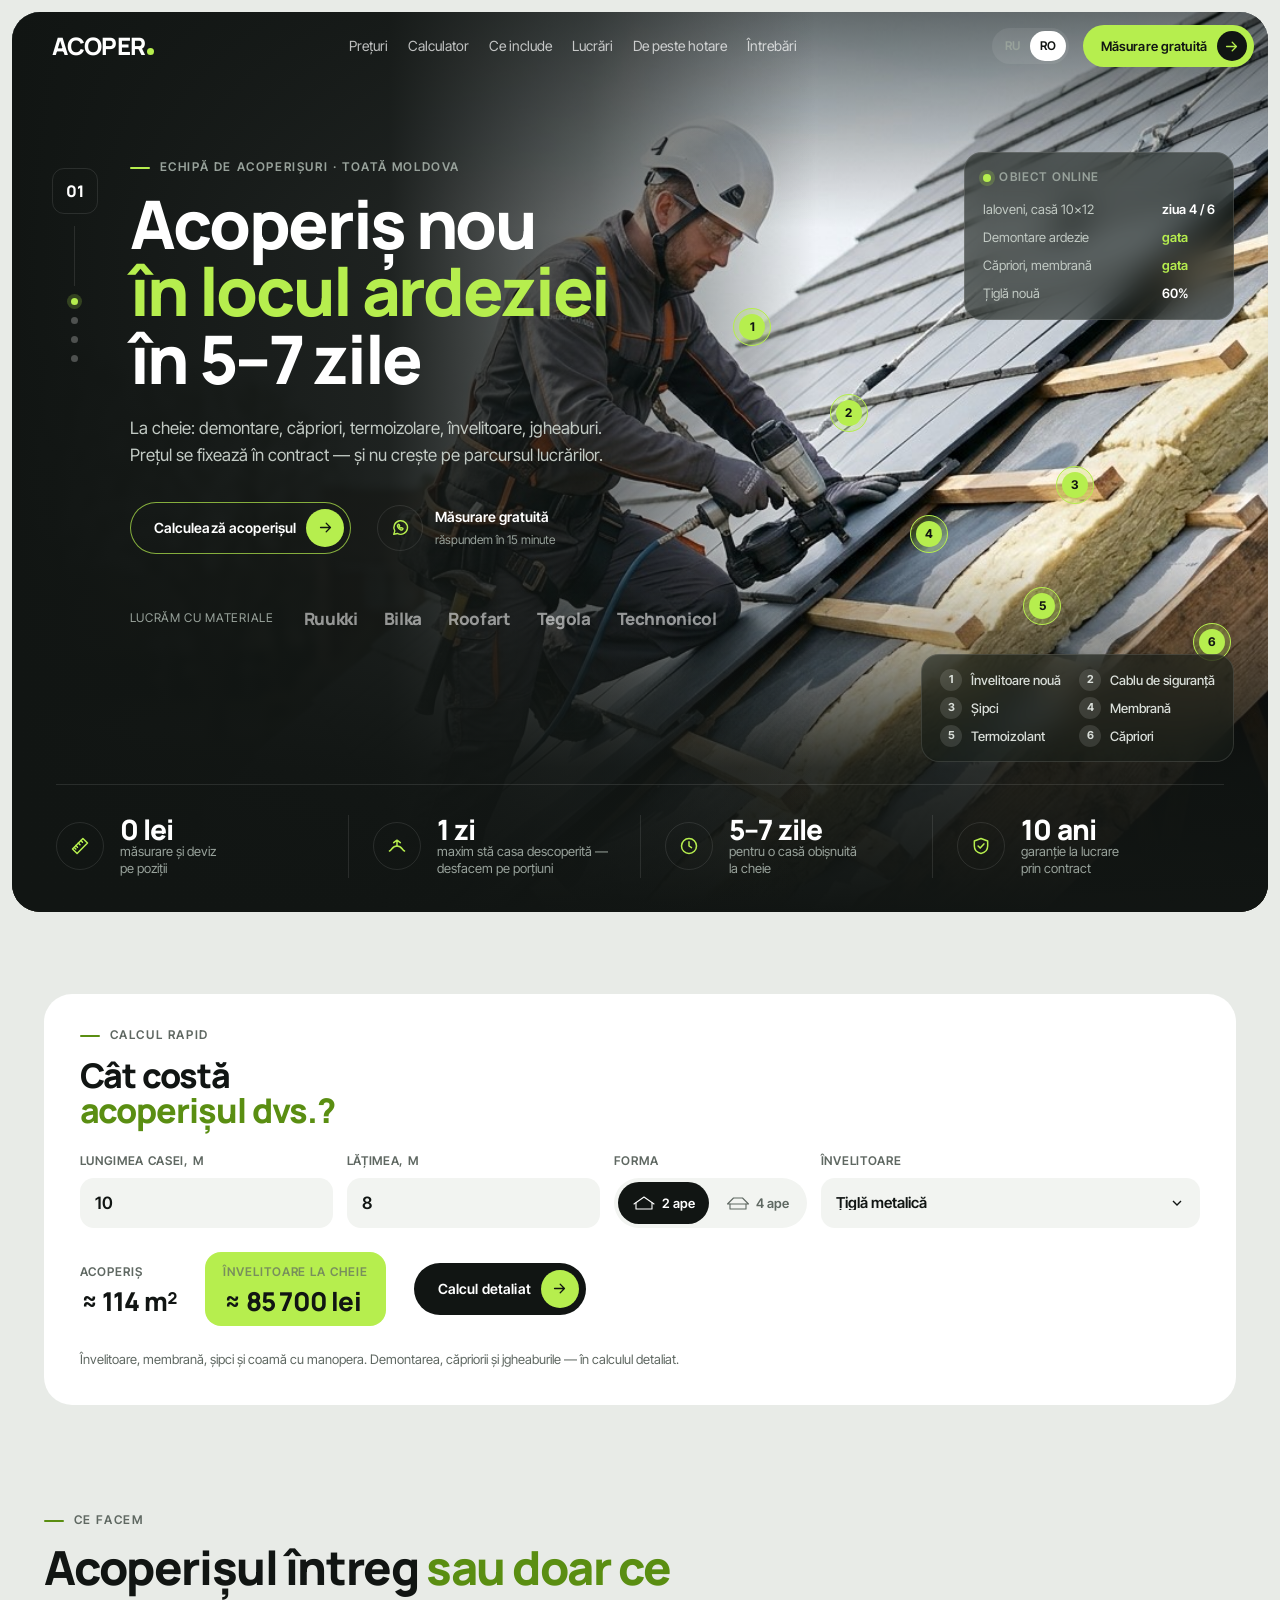
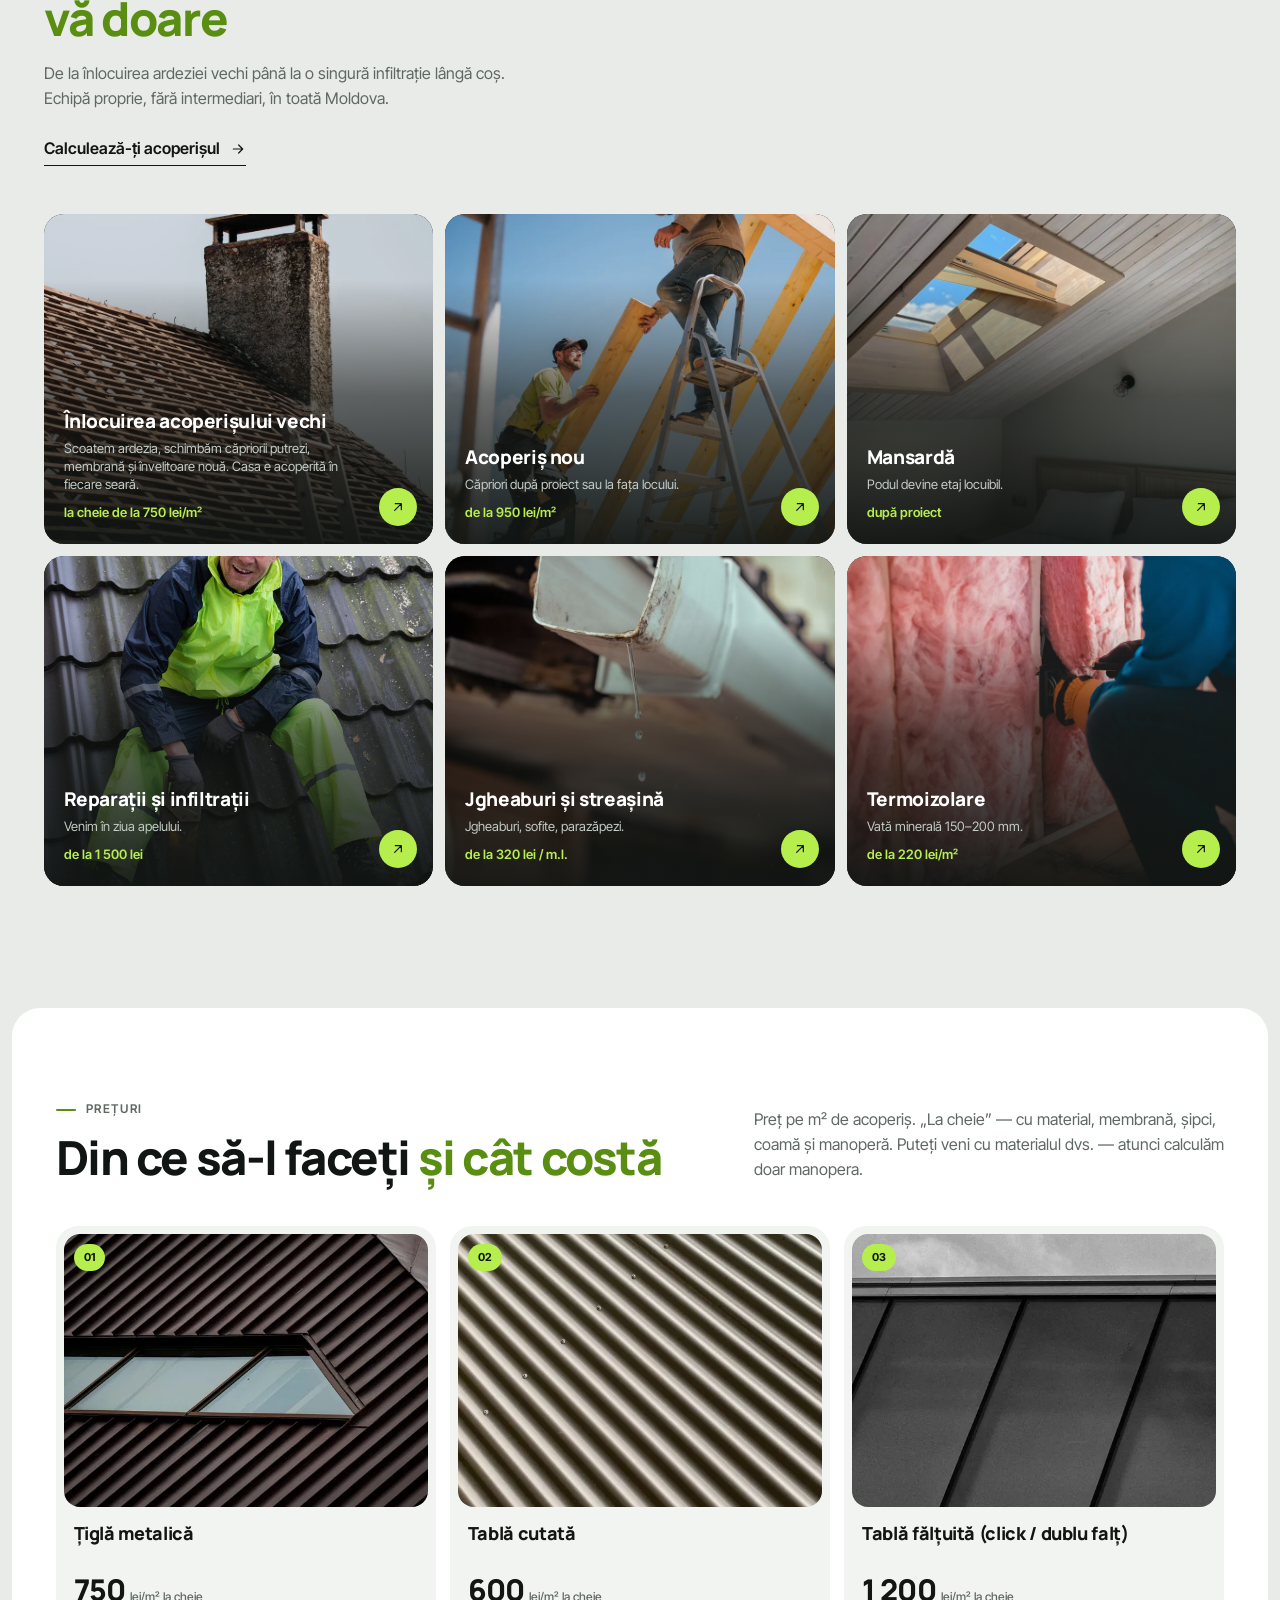
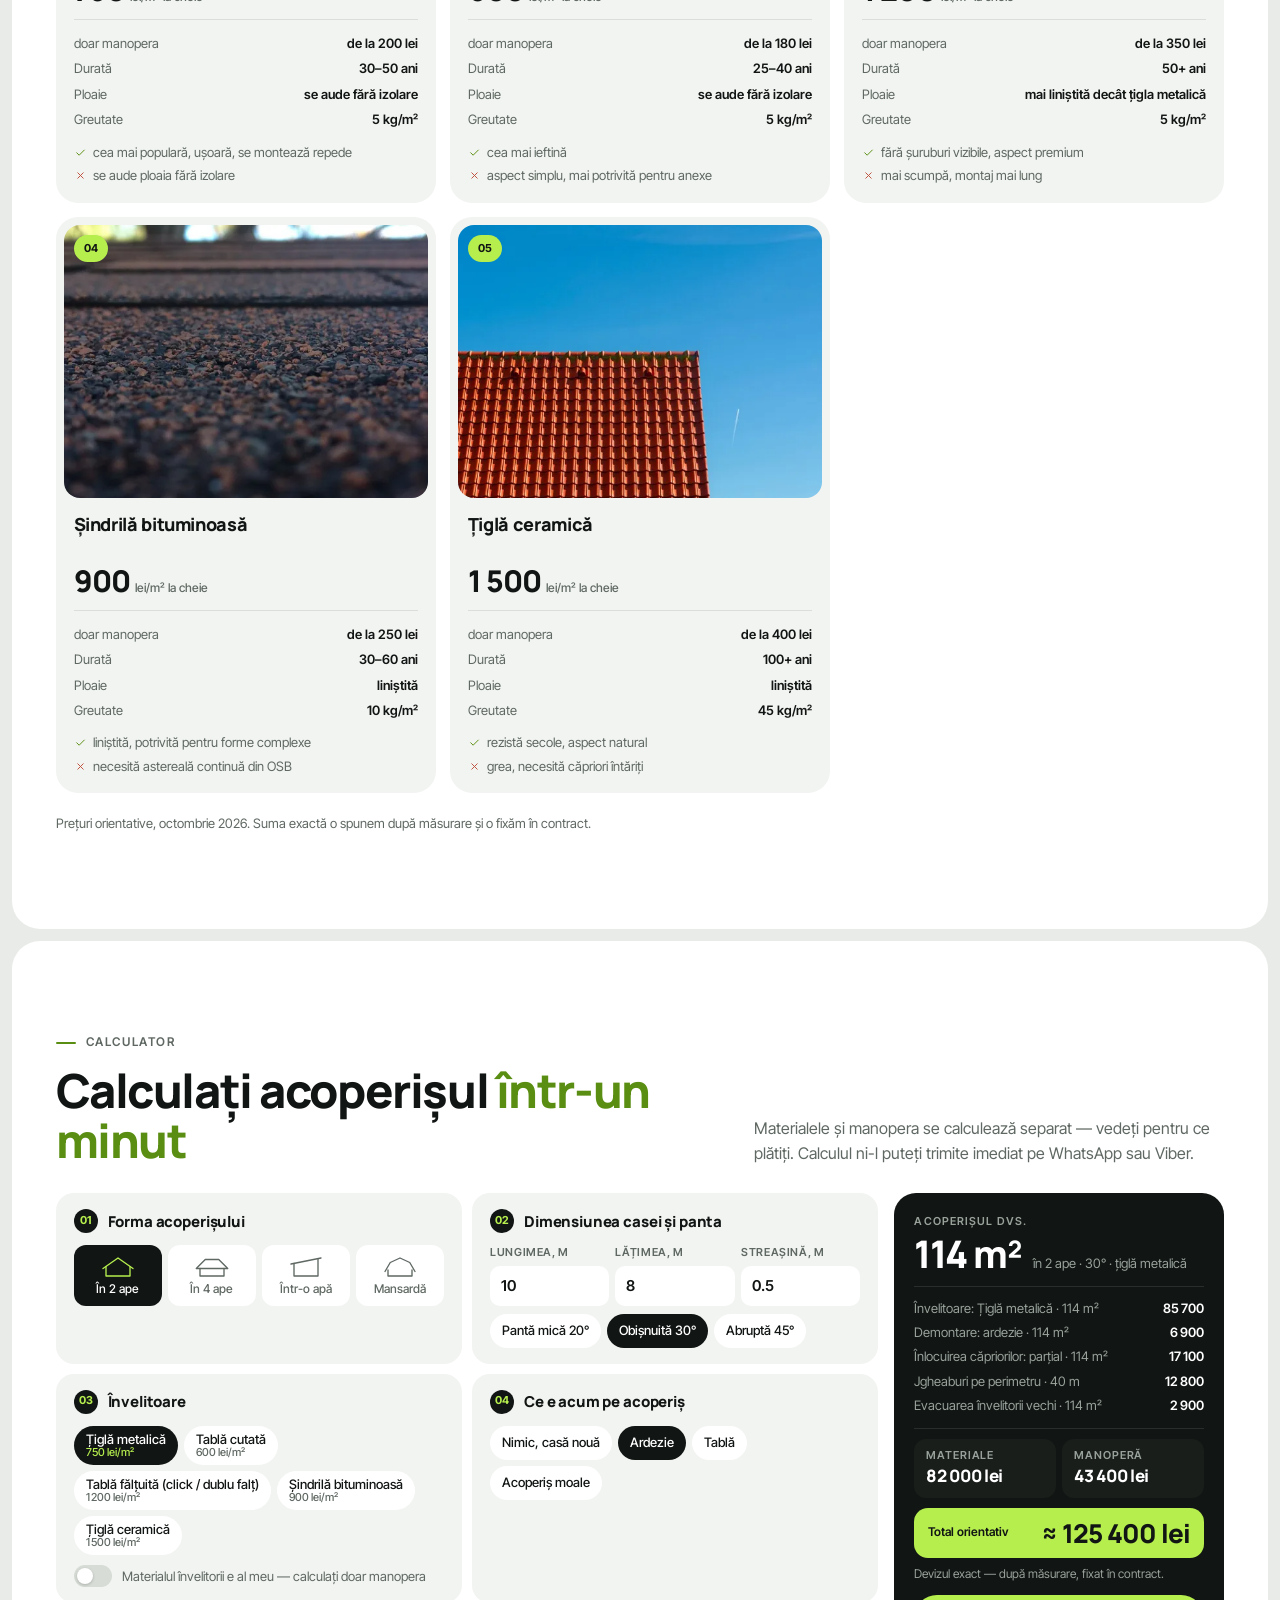
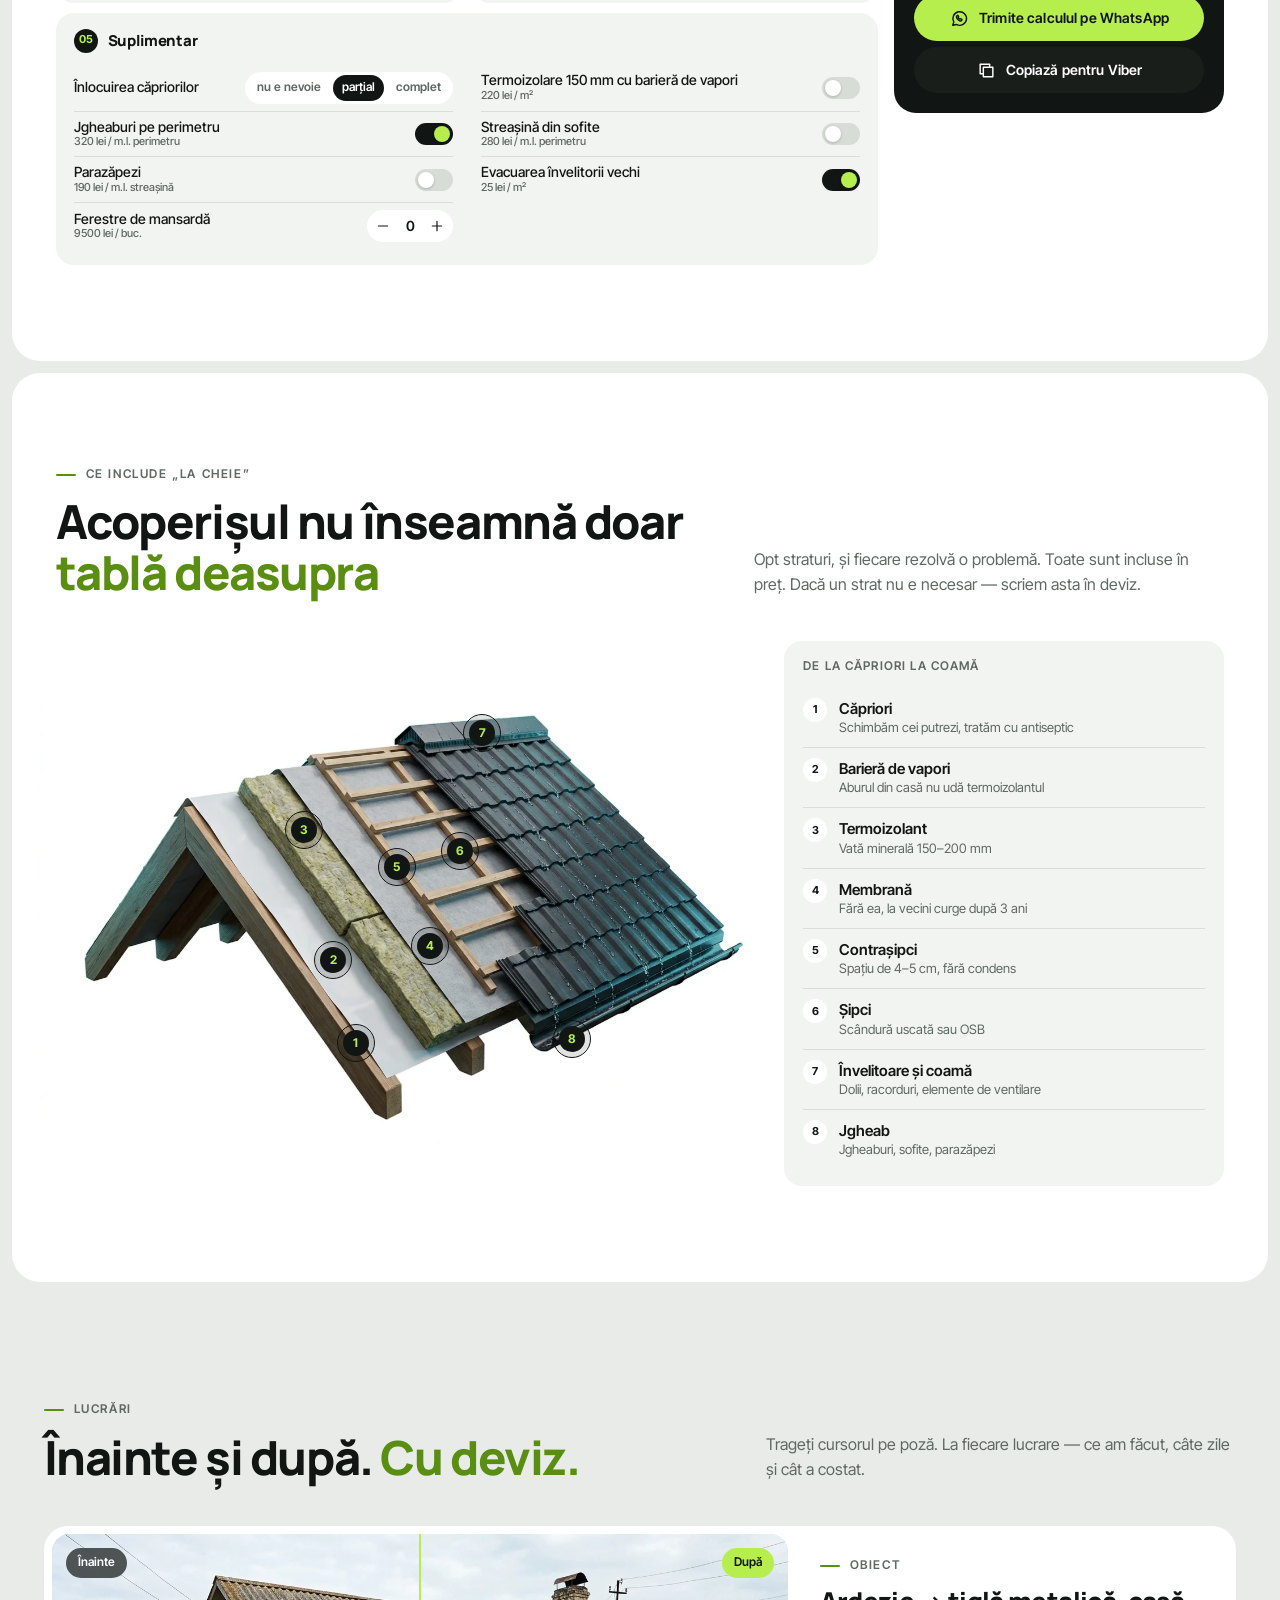
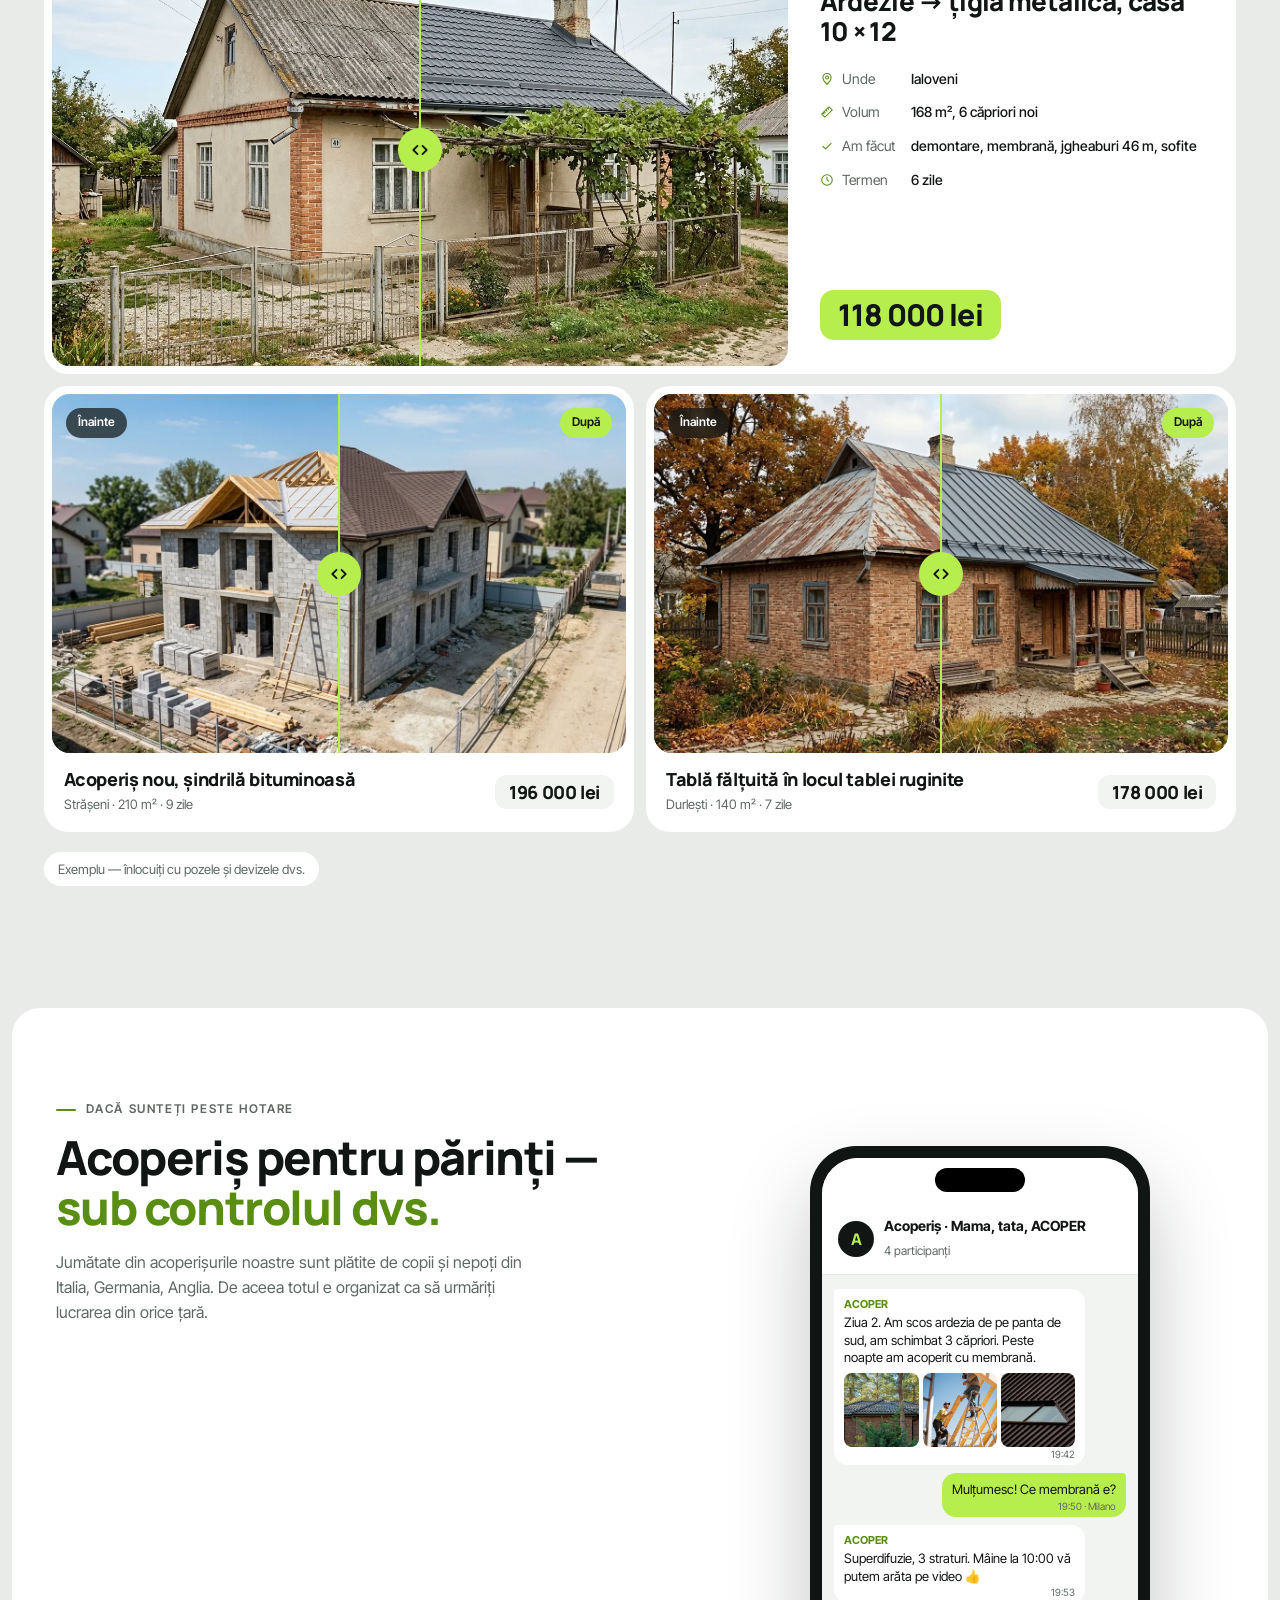
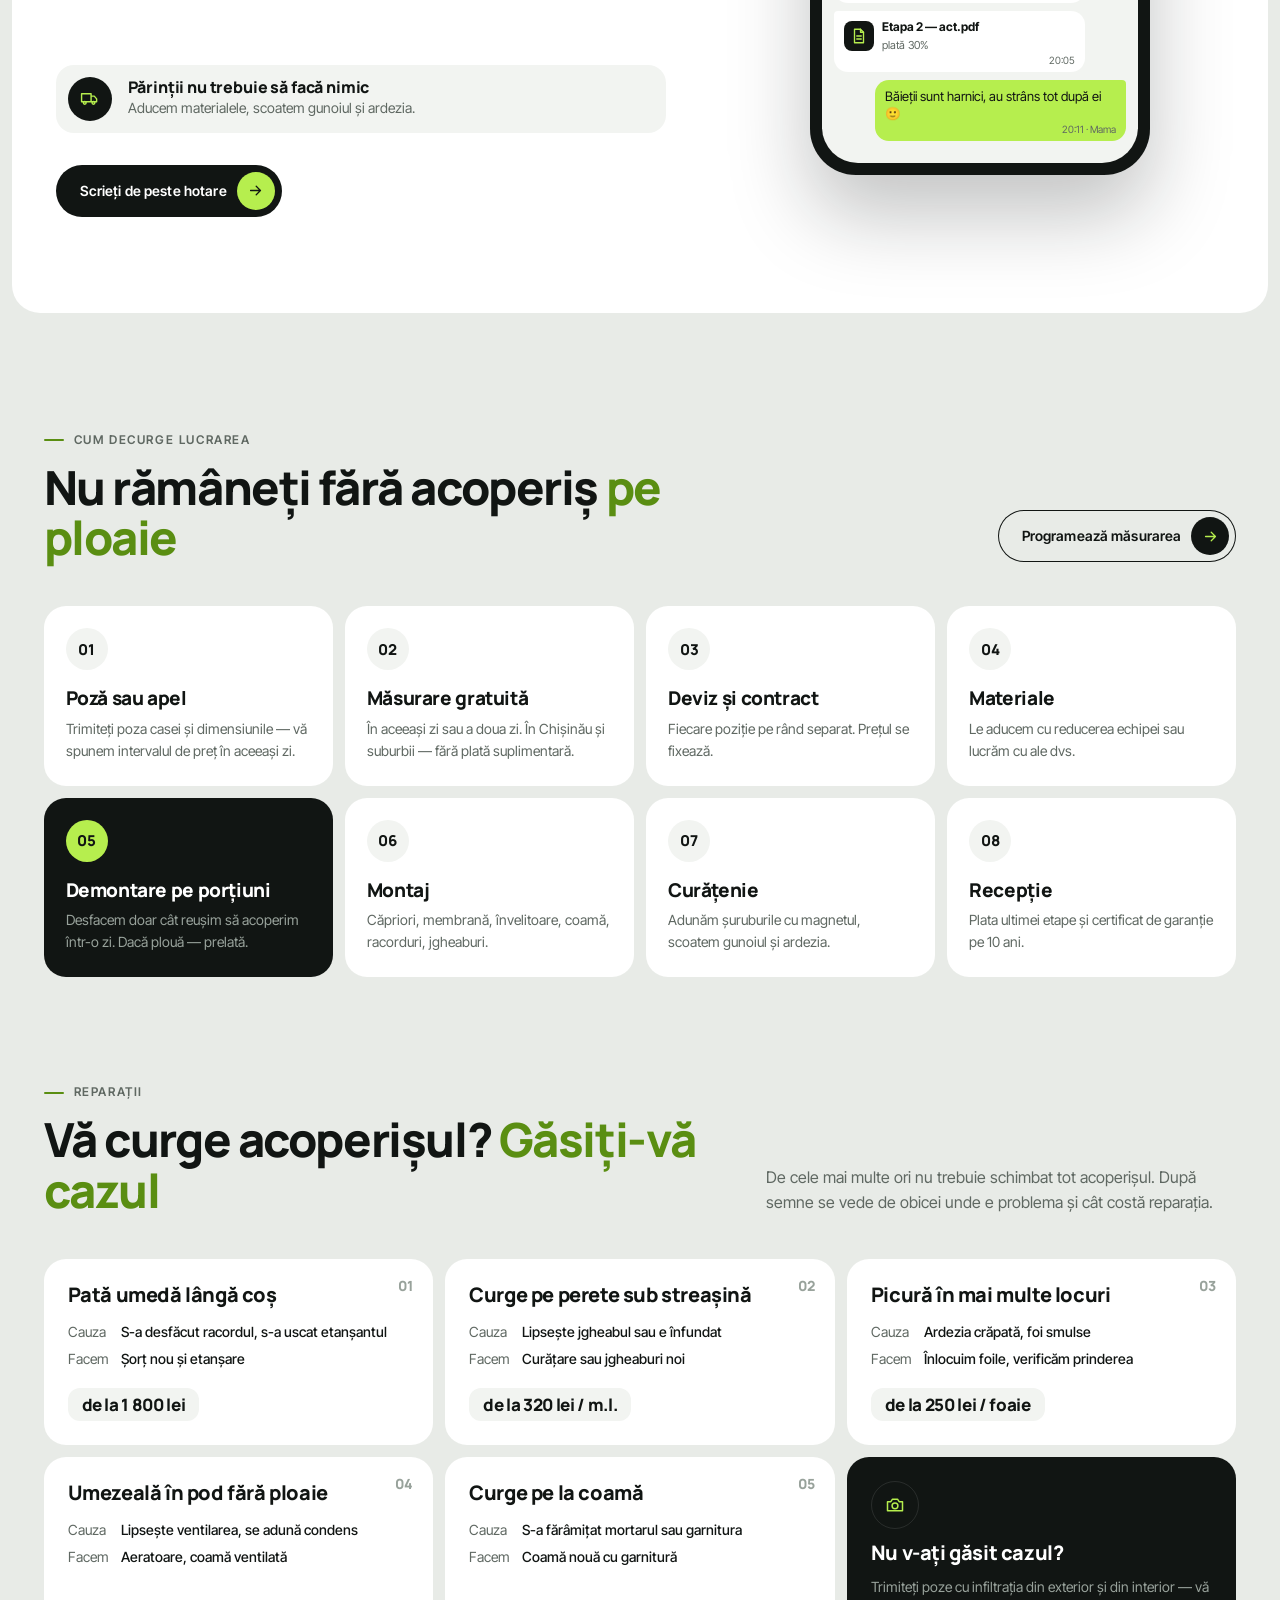
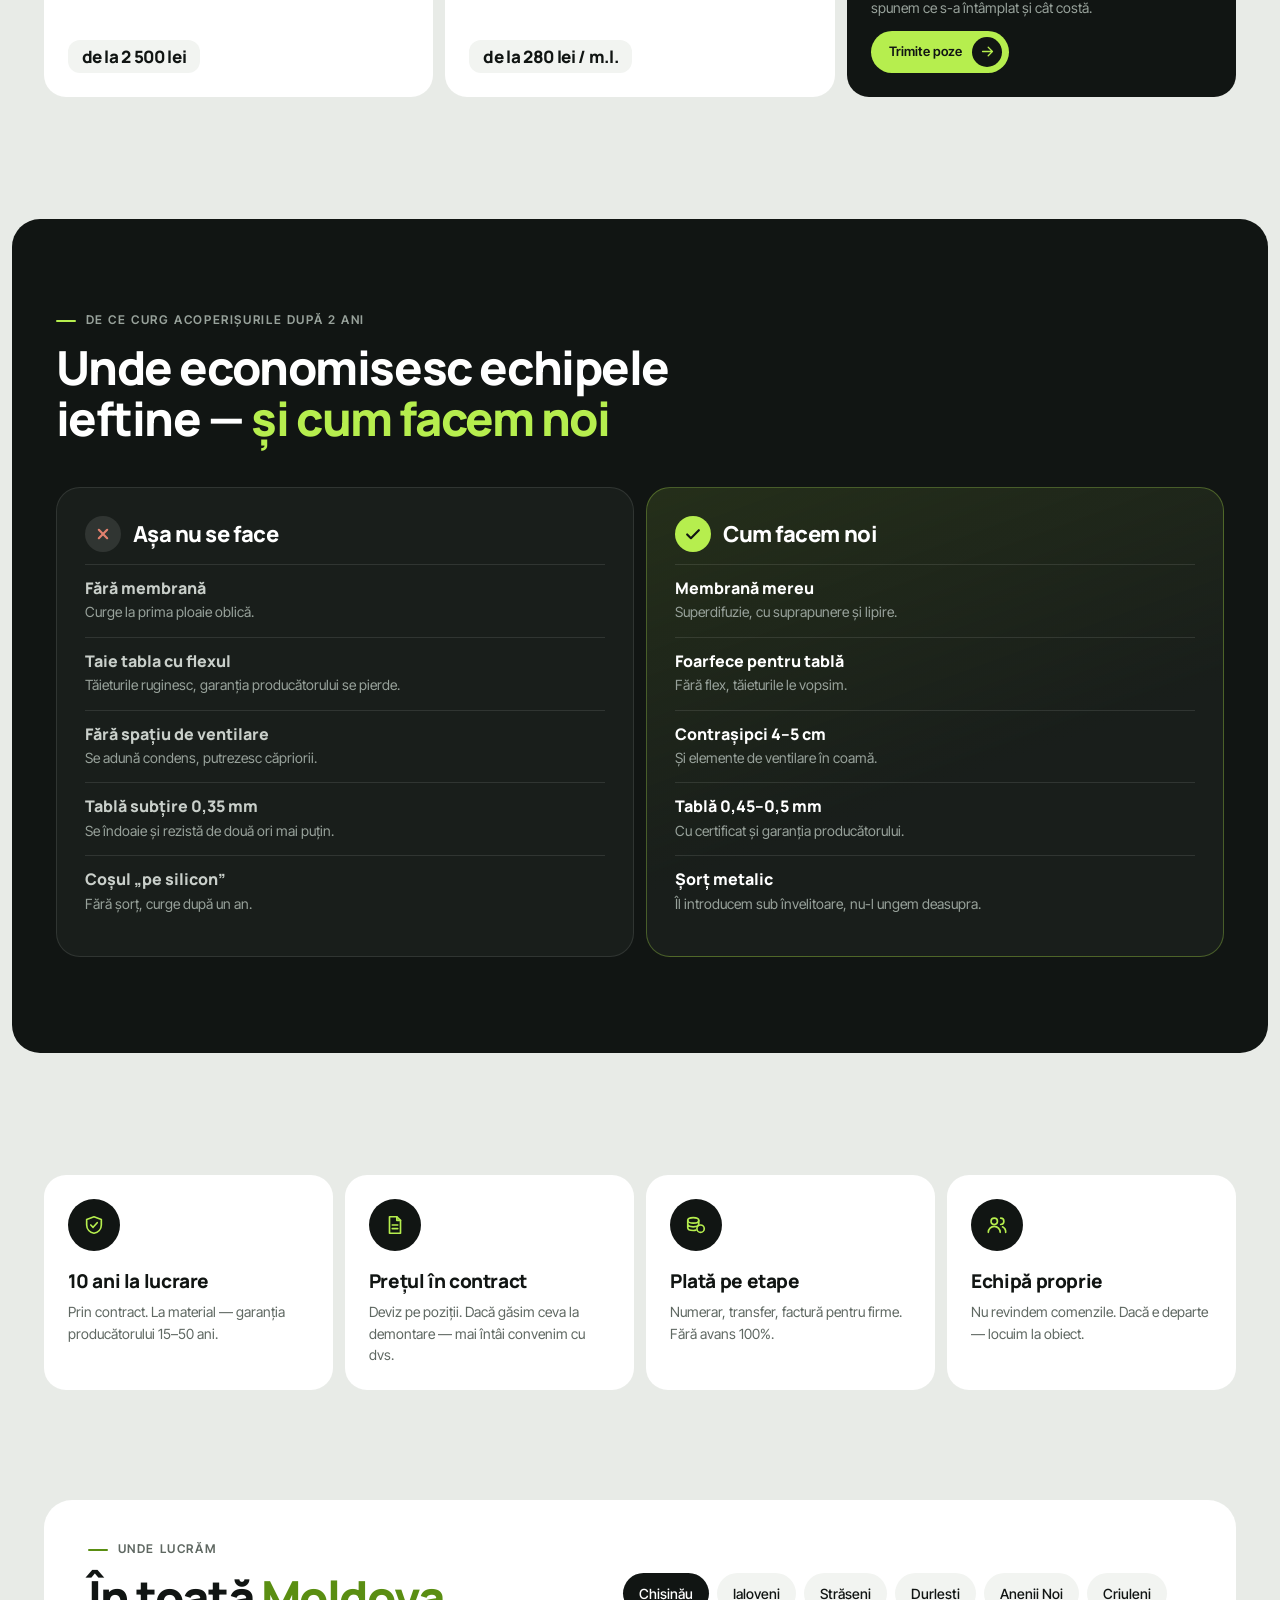
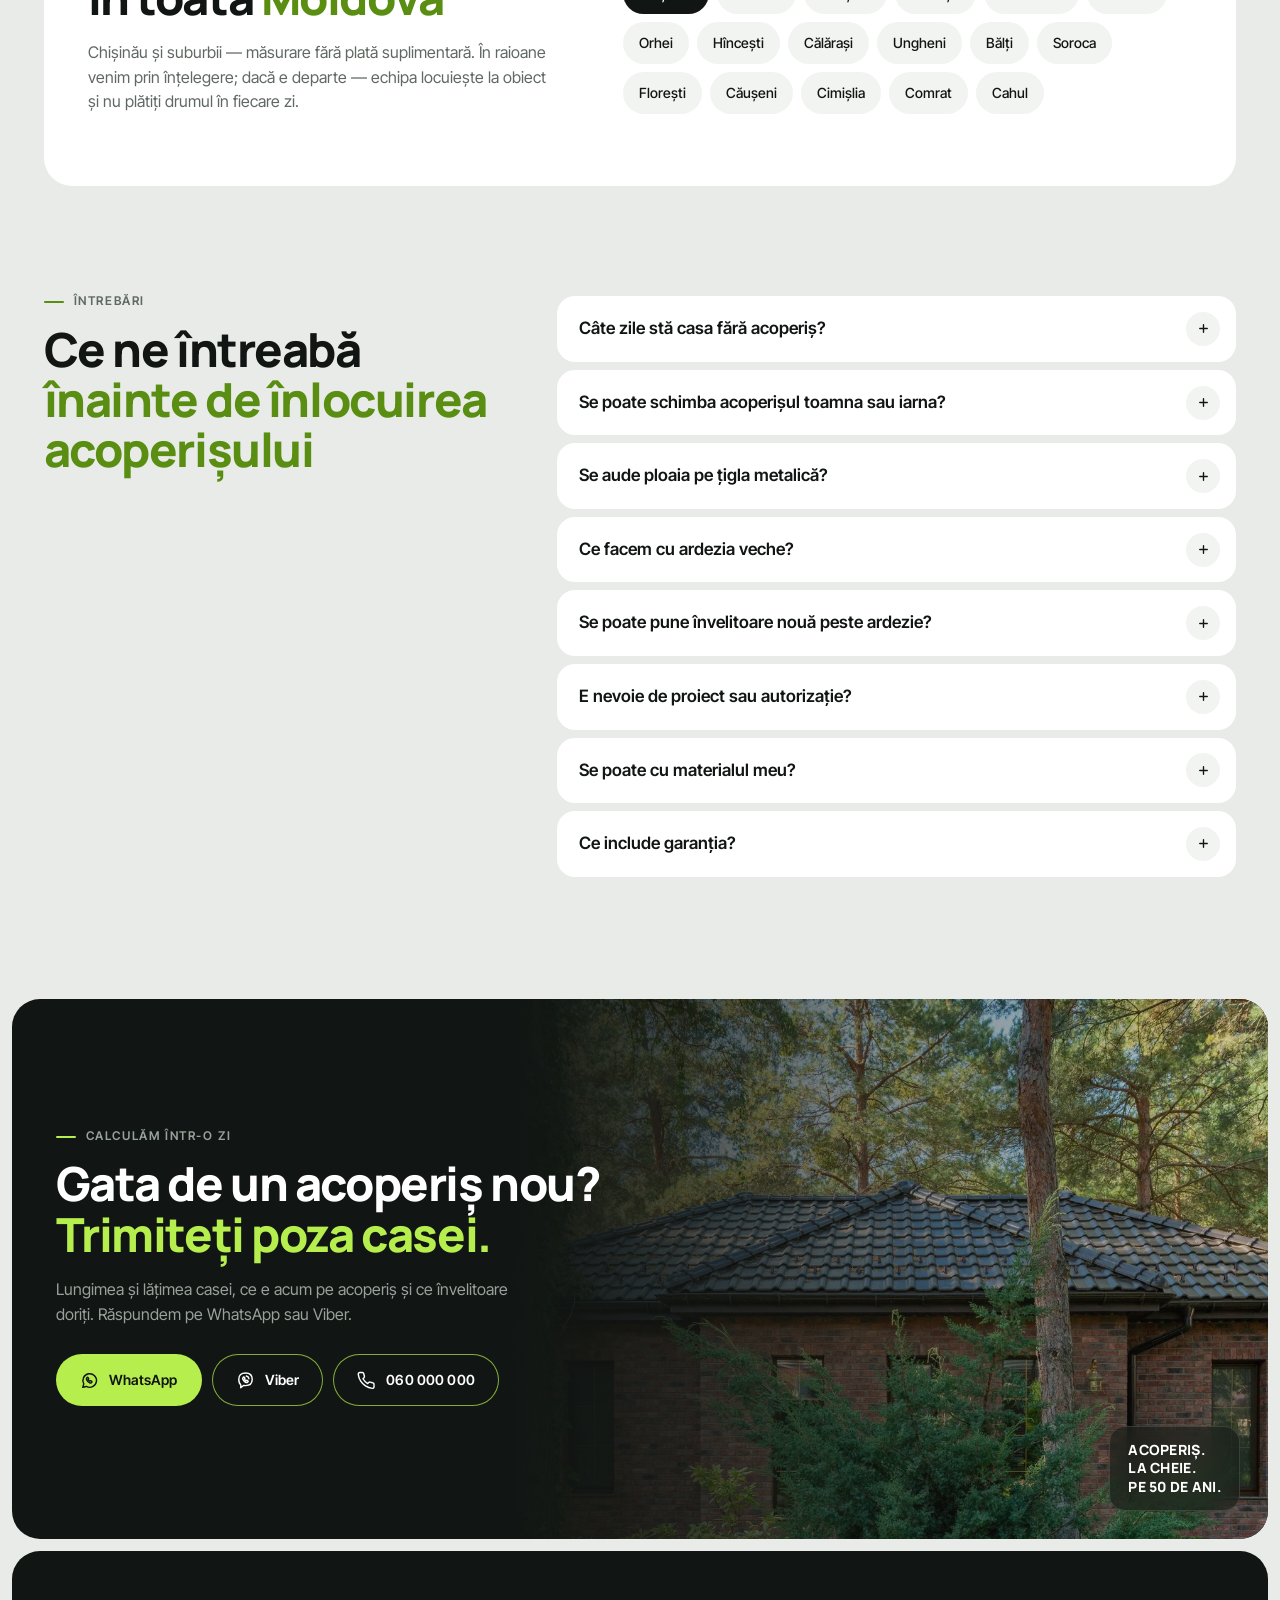
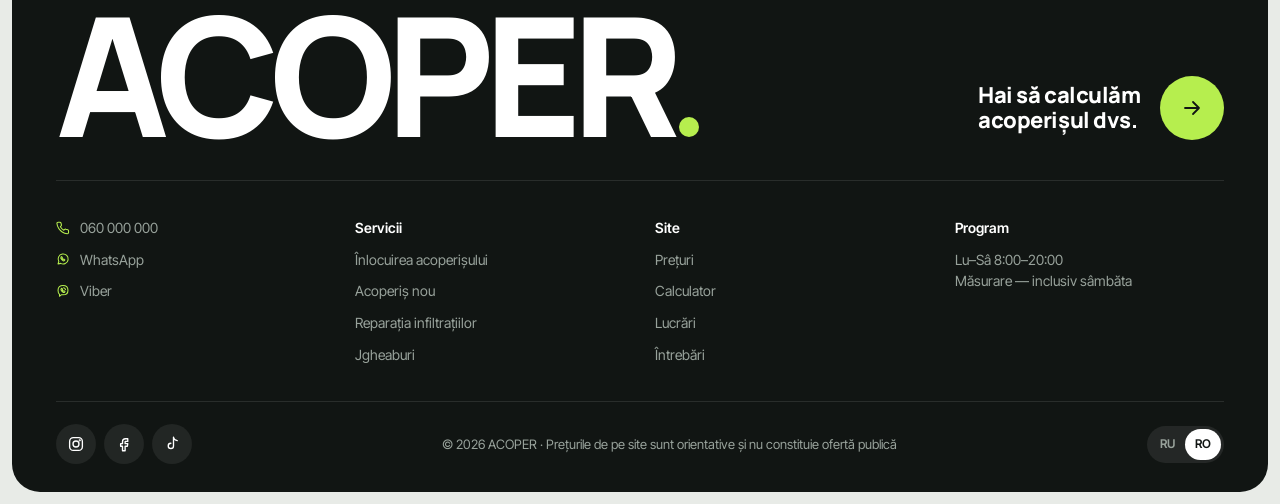
==== ro.html @ debb652a "Add files via upload" ====
<!doctype html>
<html lang="ro">
<head>
<meta charset="utf-8">
<meta name="viewport" content="width=device-width,initial-scale=1">
<title>Acoperiș nou la cheie în 5–7 zile — ACOPER · 060 000 000</title>
<meta name="description" content="Acoperiș nou în locul ardeziei vechi: demontare, căpriori, termoizolare, țiglă metalică, tablă fălțuită sau șindrilă bituminoasă, jgheaburi. Preț fixat în contract, garanție 10 ani, lucrăm în toată Moldova. Calculați acoperișul pe site.">
<meta property="og:type" content="website">
<meta property="og:locale" content="ro_RO">
<meta property="og:title" content="Acoperiș nou în 5–7 zile — ACOPER">
<meta property="og:description" content="Calculați acoperișul pe site: forma, dimensiunea casei, învelitoarea. Preț la cheie în contract, raport foto zilnic, garanție 10 ani.">
<meta property="og:url" content="https://webonix-md.github.io/krovlya/ro.html">
<meta property="og:image" content="https://webonix-md.github.io/krovlya/img/og/og-square-ro.jpg">
<meta property="og:image:width" content="1200">
<meta property="og:image:height" content="1200">
<meta name="theme-color" content="#121614">
<link rel="icon" href="favicon.svg" type="image/svg+xml">
<link rel="alternate" hreflang="ru" href="index.html">
<link rel="alternate" hreflang="ro" href="ro.html">
<link rel="preload" href="fonts/Manrope-ExtraBold.woff2" as="font" type="font/woff2" crossorigin>
<link rel="preload" href="fonts/InterTight-Regular.woff2" as="font" type="font/woff2" crossorigin>
<link rel="preload" href="img/hero-house.jpg" as="image">
<link rel="stylesheet" href="style.css?v=20">
<script type="application/ld+json">
{"@context":"https://schema.org","@type":"RoofingContractor","name":"ACOPER","description":"Lucrări de acoperiș la cheie: înlocuirea acoperișului, acoperișuri noi, mansarde, jgheaburi. Toată Moldova","telephone":"+37360000000","priceRange":"de la 600 MDL/m²","areaServed":"Moldova","address":{"@type":"PostalAddress","addressLocality":"Chișinău","addressCountry":"MD"},"openingHours":"Mo-Sa 08:00-20:00"}
</script>
</head>
<body>

<!-- ============ ИКОНКИ ============ -->
<svg width="0" height="0" style="position:absolute" aria-hidden="true">
  <symbol id="i-arrow" viewBox="0 0 24 24"><path d="M5 12h14M13 6l6 6-6 6"/></symbol>
  <symbol id="i-ne" viewBox="0 0 24 24"><path d="M7 17L17 7M8 7h9v9"/></symbol>
  <symbol id="i-plus" viewBox="0 0 24 24"><path d="M12 5v14M5 12h14"/></symbol>
  <symbol id="i-minus" viewBox="0 0 24 24"><path d="M5 12h14"/></symbol>
  <symbol id="i-menu" viewBox="0 0 24 24"><path d="M4 8h16M4 16h16"/></symbol>
  <symbol id="i-check" viewBox="0 0 24 24"><path d="M5 12.5l4.5 4.5L19 7.5"/></symbol>
  <symbol id="i-x" viewBox="0 0 24 24"><path d="M7 7l10 10M17 7L7 17"/></symbol>
  <symbol id="i-play" viewBox="0 0 24 24"><path d="M8 5.5v13l10-6.5z"/></symbol>
  <symbol id="i-phone" viewBox="0 0 24 24"><path d="M21.5 16.9v3a2 2 0 0 1-2.2 2 19.8 19.8 0 0 1-8.6-3.1 19.5 19.5 0 0 1-6-6A19.8 19.8 0 0 1 1.6 4.2 2 2 0 0 1 3.6 2h3a2 2 0 0 1 2 1.7c.1.9.4 1.8.7 2.7a2 2 0 0 1-.5 2.1L7.5 9.8a16 16 0 0 0 6 6l1.3-1.3a2 2 0 0 1 2.1-.4c.9.3 1.8.6 2.7.7a2 2 0 0 1 1.9 2.1z"/></symbol>
  <symbol id="i-wa" viewBox="0 0 24 24"><path d="M3.5 20.5l1.3-4.2A8.6 8.6 0 1 1 8 19.5z"/><path d="M9 8.2c.3-.3.7-.3 1 0l.8 1.1c.2.3.2.7-.1 1l-.4.4c.4.9 1.2 1.7 2.1 2.1l.4-.4c.3-.3.7-.3 1-.1l1.1.8c.3.3.3.7 0 1l-.6.6c-.5.5-1.3.6-2 .3a7.4 7.4 0 0 1-4-4c-.3-.7-.2-1.5.3-2z"/></symbol>
  <symbol id="i-viber" viewBox="0 0 24 24"><path d="M12 2.5c5.2 0 8.5 2.4 8.5 8s-3.3 8-8.5 8c-.9 0-1.7-.1-2.5-.2L6 21v-3.5c-1.8-1.3-2.5-3.6-2.5-7 0-5.6 3.3-8 8.5-8z"/><path d="M9.3 7.7c.3-.3.7-.3 1 0l.8 1.1c.2.3.2.7-.1 1l-.4.4c.4.9 1.2 1.7 2.1 2.1l.4-.4c.3-.3.7-.3 1-.1l1.1.8c.3.3.3.7 0 1l-.6.6c-.5.5-1.3.6-2 .3a7.4 7.4 0 0 1-4-4c-.3-.7-.2-1.5.3-2zM13 6.4a4 4 0 0 1 3.3 3.3"/></symbol>
  <symbol id="i-ruler" viewBox="0 0 24 24"><path d="M3 15.5L15.5 3 21 8.5 8.5 21z"/><path d="M7 11.5l2 2M10 8.5l2 2M13 5.5l2 2M5.5 14l1.5 1.5"/></symbol>
  <symbol id="i-clock" viewBox="0 0 24 24"><circle cx="12" cy="12" r="9"/><path d="M12 7v5l3 2"/></symbol>
  <symbol id="i-shield" viewBox="0 0 24 24"><path d="M12 3l8 3v6c0 4.5-3.4 8-8 9-4.6-1-8-4.5-8-9V6z"/><path d="M8.5 12l2.5 2.5 4.5-5"/></symbol>
  <symbol id="i-tarp" viewBox="0 0 24 24"><path d="M3 18c3-1 3-6 9-6s6 5 9 6"/><path d="M12 12V5M8 8l4-3 4 3"/></symbol>
  <symbol id="i-doc" viewBox="0 0 24 24"><path d="M6 3h8l4 4v14H6z"/><path d="M14 3v4h4M9 12h6M9 16h6"/></symbol>
  <symbol id="i-coins" viewBox="0 0 24 24"><ellipse cx="9" cy="7" rx="6" ry="3"/><path d="M3 7v4c0 1.7 2.7 3 6 3s6-1.3 6-3V7M3 11v4c0 1.7 2.7 3 6 3 1 0 2-.1 2.8-.4"/><circle cx="17" cy="16" r="4"/></symbol>
  <symbol id="i-team" viewBox="0 0 24 24"><circle cx="9" cy="8" r="3.5"/><path d="M2.5 20a6.5 6.5 0 0 1 13 0M16 4.5a3.5 3.5 0 0 1 0 7M18 14a6.5 6.5 0 0 1 3.5 6"/></symbol>
  <symbol id="i-camera" viewBox="0 0 24 24"><path d="M3 8h4l2-3h6l2 3h4v11H3z"/><circle cx="12" cy="13" r="3.5"/></symbol>
  <symbol id="i-video" viewBox="0 0 24 24"><path d="M3 7h12v10H3zM15 10.5l6-3.5v10l-6-3.5"/></symbol>
  <symbol id="i-truck" viewBox="0 0 24 24"><path d="M2 6h12v10H2zM14 9h4l3 3.5V16h-7"/><circle cx="6" cy="17.5" r="1.8"/><circle cx="17" cy="17.5" r="1.8"/></symbol>
  <symbol id="i-copy" viewBox="0 0 24 24"><path d="M8 8h12v12H8z"/><path d="M16 8V4H4v12h4"/></symbol>
  <symbol id="i-pin" viewBox="0 0 24 24"><path d="M12 21s7-6.2 7-11.5a7 7 0 0 0-14 0C5 14.8 12 21 12 21z"/><circle cx="12" cy="9.5" r="2.5"/></symbol>
  <symbol id="i-insta" viewBox="0 0 24 24"><rect x="3.5" y="3.5" width="17" height="17" rx="5"/><circle cx="12" cy="12" r="4"/><circle cx="17" cy="7" r=".6"/></symbol>
  <symbol id="i-fb" viewBox="0 0 24 24"><path d="M14 8.5h3V5h-3a4 4 0 0 0-4 4v2.5H7.5V15H10v6h3.5v-6h3l.5-3.5h-3.5V9a.5.5 0 0 1 .5-.5z"/></symbol>
  <symbol id="i-tiktok" viewBox="0 0 24 24"><path d="M14 3v11.5a3.5 3.5 0 1 1-3.5-3.5M14 3c.5 2.7 2.3 4.3 5 4.5"/></symbol>
  <symbol id="r-gable" viewBox="0 0 48 32"><path d="M4 18L24 4l20 14"/><path d="M8 15.5V28h32V15.5"/></symbol>
  <symbol id="r-hip" viewBox="0 0 48 32"><path d="M3 18L15 6h18l12 12z"/><path d="M8 18v10h32V18"/></symbol>
  <symbol id="r-mono" viewBox="0 0 48 32"><path d="M4 12L44 4"/><path d="M8 11.2V28h32V5.8"/></symbol>
  <symbol id="r-mansard" viewBox="0 0 48 32"><path d="M4 22l7-12 13-6 13 6 7 12"/><path d="M8 20v8h32v-8"/></symbol>
</svg>

<!-- ============ ШАПКА ============ -->
<header class="hdr" id="top">
  <div class="hdr__in">
    <a class="logo" href="#top" aria-label="ACOPER — pagina principală">ACOPER<i></i></a>
    <nav class="nav" id="nav" aria-label="Meniu">
      <a href="#prices">Prețuri</a>
      <a href="#calc">Calculator</a>
      <a href="#pie">Ce include</a>
      <a href="#works">Lucrări</a>
      <a href="#abroad">De peste hotare</a>
      <a href="#faq">Întrebări</a>
    </nav>
    <div class="hdr__act">
      <div class="lang"><a href="index.html" hreflang="ru">RU</a><a class="is-on" href="ro.html" hreflang="ro">RO</a></div>
      <a class="hdr__tel" href="tel:+37360000000"><svg><use href="#i-phone"/></svg>060 000 000</a>
      <a class="btn btn--lime btn--sm hdr__cta" data-wa="hero" href="https://wa.me/37360000000" target="_blank" rel="noopener">Măsurare gratuită<span class="btn__ic"><svg><use href="#i-arrow"/></svg></span></a>
      <button class="burger" id="burger" aria-label="Meniu" aria-expanded="false"><svg><use href="#i-menu"/></svg></button>
    </div>
  </div>
</header>

<main>

<!-- ============ 1. ПЕРВЫЙ ЭКРАН ============ -->
<section class="hero panel panel--dark" id="hero">
  <figure class="hero__img">
    <img src="img/hero-house.jpg" width="1376" height="768" alt="Acoperișar asigurat montează învelitoarea nouă; se văd șipcile, termoizolantul și căpriorii">
  </figure>
  <svg class="hero__lines" aria-hidden="true"></svg>

  <div class="hero__rail" aria-hidden="true"><b>01</b><span></span><i class="is-on"></i><i></i><i></i><i></i></div>

  <div class="hero__body">
    <p class="kick">Echipă de acoperișuri · toată Moldova</p>
    <h1 class="hero__title">Acoperiș nou <em>în locul ardeziei</em> în 5–7 zile</h1>
    <p class="hero__sub">La cheie: demontare, căpriori, termoizolare, învelitoare, jgheaburi. Prețul se fixează în contract — și nu crește pe parcursul lucrărilor.</p>
    <div class="hero__btns">
      <a class="btn btn--outline" href="#calc">Calculează acoperișul<span class="btn__ic"><svg><use href="#i-arrow"/></svg></span></a>
      <a class="play" data-wa="hero" href="https://wa.me/37360000000" target="_blank" rel="noopener"><span><svg><use href="#i-wa"/></svg></span>Măsurare gratuită<small>răspundem în 15 minute</small></a>
    </div>
    <div class="hero__brands"><span>Lucrăm cu materiale</span><b>Ruukki</b><b>Bilka</b><b>Roofart</b><b>Tegola</b><b>Technonicol</b></div>
  </div>

  <!-- стеклянные карточки на фото -->
  <div class="glass glass--status" aria-hidden="true">
    <p class="glass__hd"><i></i>Obiect online</p>
    <dl>
      <dt>Ialoveni, casă 10×12</dt><dd>ziua 4 / 6</dd>
      <dt>Demontare ardezie</dt><dd class="ok">gata</dd>
      <dt>Căpriori, membrană</dt><dd class="ok">gata</dd>
      <dt>Țiglă nouă</dt><dd>60%</dd>
    </dl>
  </div>
  <ol class="glass glass--list">
    <li class="callout" data-x="68" data-y="35"><b>1</b><strong>Învelitoare nouă</strong></li>
    <li class="callout" data-x="74" data-y="44.5"><b>2</b><strong>Cablu de siguranță</strong></li>
    <li class="callout" data-x="88" data-y="52.5"><b>3</b><strong>Șipci</strong></li>
    <li class="callout" data-x="79" data-y="58"><b>4</b><strong>Membrană</strong></li>
    <li class="callout" data-x="86" data-y="66"><b>5</b><strong>Termoizolant</strong></li>
    <li class="callout" data-x="96.5" data-y="70"><b>6</b><strong>Căpriori</strong></li>
  </ol>

  <div class="stats">
    <div class="stat"><span class="stat__ic"><svg><use href="#i-ruler"/></svg></span><b>0 lei</b><small>măsurare și deviz<br>pe poziții</small></div>
    <div class="stat"><span class="stat__ic"><svg><use href="#i-tarp"/></svg></span><b>1 zi</b><small>maxim stă casa descoperită —<br>desfacem pe porțiuni</small></div>
    <div class="stat"><span class="stat__ic"><svg><use href="#i-clock"/></svg></span><b>5–7 zile</b><small>pentru o casă obișnuită<br>la cheie</small></div>
    <div class="stat"><span class="stat__ic"><svg><use href="#i-shield"/></svg></span><b>10 ani</b><small>garanție la lucrare<br>prin contract</small></div>
  </div>
</section>

<!-- ============ МИНИ-РАСЧЁТ ============ -->
<section class="quick" aria-label="Calcul rapid">
  <div class="wrap">
    <div class="quick__card" id="qcalc">
      <div class="quick__t">
        <p class="kick kick--dark">Calcul rapid</p>
        <h2>Cât costă <em>acoperișul dvs.?</em></h2>
      </div>
      <div class="quick__f">
        <label class="fld"><span>Lungimea casei, m</span><input type="number" id="qL" value="10" min="4" max="40" step="0.5" inputmode="decimal"></label>
        <label class="fld"><span>Lățimea, m</span><input type="number" id="qW" value="8" min="4" max="30" step="0.5" inputmode="decimal"></label>
        <div class="fld"><span>Forma</span>
          <div class="seg" role="radiogroup" aria-label="Forma acoperișului">
            <button type="button" class="is-on" data-qshape="gable" aria-pressed="true"><svg><use href="#r-gable"/></svg>2 ape</button>
            <button type="button" data-qshape="hip" aria-pressed="false"><svg><use href="#r-hip"/></svg>4 ape</button>
          </div>
        </div>
        <label class="fld fld--sel"><span>Învelitoare</span><select id="qCov"></select></label>
      </div>
      <div class="quick__res">
        <div><span>Acoperiș</span><b id="qArea">≈ 114 m²</b></div>
        <div class="quick__sum"><span>Învelitoare la cheie</span><b id="qSum">≈ 85 700 lei</b></div>
        <a class="btn btn--dark" href="#calc">Calcul detaliat<span class="btn__ic"><svg><use href="#i-arrow"/></svg></span></a>
      </div>
      <p class="quick__note">Învelitoare, membrană, șipci și coamă cu manopera. Demontarea, căpriorii și jgheaburile — în calculul detaliat.</p>
    </div>
  </div>
</section>

<!-- ============ 3. ЧТО ДЕЛАЕМ ============ -->
<section class="sec" id="services">
  <div class="wrap svc">
    <div class="svc__intro">
      <p class="kick kick--dark">Ce facem</p>
      <h2 class="h2">Acoperișul întreg <em>sau doar ce vă doare</em></h2>
      <p class="lead">De la înlocuirea ardeziei vechi până la o singură infiltrație lângă coș. Echipă proprie, fără intermediari, în toată Moldova.</p>
      <a class="link" href="#calc">Calculează-ți acoperișul<svg><use href="#i-arrow"/></svg></a>
    </div>
    <div class="svc__grid">
      <article class="card card--big"><img src="img/svc-repair.webp" alt="Acoperiș vechi din țiglă cu coș, în timpul reparației" loading="lazy" width="900" height="700"><div class="card__b"><h3>Înlocuirea acoperișului vechi</h3><p>Scoatem ardezia, schimbăm căpriorii putrezi, membrană și învelitoare nouă. Casa e acoperită în fiecare seară.</p><span class="card__price">la cheie de la 750 lei/m²</span></div><span class="card__go"><svg><use href="#i-ne"/></svg></span></article>
      <article class="card"><img src="img/svc-new.webp" alt="Montarea căpriorilor la o casă nouă" loading="lazy" width="900" height="1100"><div class="card__b"><h3>Acoperiș nou</h3><p>Căpriori după proiect sau la fața locului.</p><span class="card__price">de la 950 lei/m²</span></div><span class="card__go"><svg><use href="#i-ne"/></svg></span></article>
      <article class="card"><img src="img/svc-mansard.webp" alt="Mansardă cu fereastră de mansardă" loading="lazy" width="900" height="700"><div class="card__b"><h3>Mansardă</h3><p>Podul devine etaj locuibil.</p><span class="card__price">după proiect</span></div><span class="card__go"><svg><use href="#i-ne"/></svg></span></article>
      <article class="card"><img src="img/svc-replace.jpg" alt="Acoperiș vechi din țiglă cu coș, în timpul reparației" loading="lazy" width="900" height="700"><div class="card__b"><h3>Reparații și infiltrații</h3><p>Venim în ziua apelului.</p><span class="card__price">de la 1 500 lei</span></div><span class="card__go"><svg><use href="#i-ne"/></svg></span></article>
      <article class="card"><img src="img/svc-gutters.webp" alt="Jgheab sub marginea acoperișului" loading="lazy" width="900" height="1100"><div class="card__b"><h3>Jgheaburi și streașină</h3><p>Jgheaburi, sofite, parazăpezi.</p><span class="card__price">de la 320 lei / m.l.</span></div><span class="card__go"><svg><use href="#i-ne"/></svg></span></article>
      <article class="card"><img src="img/svc-insulation.webp" alt="Montarea termoizolantului între grinzi" loading="lazy" width="900" height="700"><div class="card__b"><h3>Termoizolare</h3><p>Vată minerală 150–200 mm.</p><span class="card__price">de la 220 lei/m²</span></div><span class="card__go"><svg><use href="#i-ne"/></svg></span></article>
    </div>
  </div>
</section>

<!-- ============ 4. ПОКРЫТИЯ ============ -->
<section class="panel panel--light sec sec--prices" id="prices">
  <div class="wrap wrap--full">
    <div class="head">
      <div><p class="kick kick--dark">Prețuri</p><h2 class="h2">Din ce să-l faceți <em>și cât costă</em></h2></div>
      <p class="lead">Preț pe m² de acoperiș. „La cheie” — cu material, membrană, șipci, coamă și manoperă. Puteți veni cu materialul dvs. — atunci calculăm doar manopera.</p>
    </div>
    <div class="cmp" id="cmp"></div>
    <p class="note">Prețuri orientative, octombrie 2026. Suma exactă o spunem după măsurare și o fixăm în contract.</p>
  </div>
</section>

<!-- ============ 5. КАЛЬКУЛЯТОР ============ -->
<section class="panel panel--light sec sec--calc" id="calc">
  <div class="wrap">
    <div class="head">
      <div><p class="kick kick--dark">Calculator</p><h2 class="h2">Calculați acoperișul <em>într-un minut</em></h2></div>
      <p class="lead">Materialele și manopera se calculează separat — vedeți pentru ce plătiți. Calculul ni-l puteți trimite imediat pe WhatsApp sau Viber.</p>
    </div>
    <div class="calc">
      <div class="calc__form">
        <div class="cstep">
          <p class="cstep__t"><b>01</b>Forma acoperișului</p>
          <div class="shapes" role="radiogroup" aria-label="Forma acoperișului">
            <button type="button" class="shape is-on" data-shape="gable" aria-pressed="true"><svg><use href="#r-gable"/></svg><span>În 2 ape</span></button>
            <button type="button" class="shape" data-shape="hip" aria-pressed="false"><svg><use href="#r-hip"/></svg><span>În 4 ape</span></button>
            <button type="button" class="shape" data-shape="mono" aria-pressed="false"><svg><use href="#r-mono"/></svg><span>Într-o apă</span></button>
            <button type="button" class="shape" data-shape="mansard" aria-pressed="false"><svg><use href="#r-mansard"/></svg><span>Mansardă</span></button>
          </div>
        </div>
        <div class="cstep">
          <p class="cstep__t"><b>02</b>Dimensiunea casei și panta</p>
          <div class="cgrid">
            <label class="fld"><span>Lungimea, m</span><input type="number" id="cL" value="10" min="4" max="40" step="0.5" inputmode="decimal"></label>
            <label class="fld"><span>Lățimea, m</span><input type="number" id="cW" value="8" min="4" max="30" step="0.5" inputmode="decimal"></label>
            <label class="fld"><span>Streașină, m</span><input type="number" id="cO" value="0.5" min="0" max="1.2" step="0.1" inputmode="decimal"></label>
          </div>
          <div class="chips" id="slopes" role="radiogroup" aria-label="Panta acoperișului"></div>
        </div>
        <div class="cstep">
          <p class="cstep__t"><b>03</b>Învelitoare</p>
          <div class="chips" id="covs" role="radiogroup" aria-label="Învelitoare"></div>
          <label class="tgl"><input type="checkbox" id="ownMat"><span></span>Materialul învelitorii e al meu — calculați doar manopera</label>
        </div>
        <div class="cstep">
          <p class="cstep__t"><b>04</b>Ce e acum pe acoperiș</p>
          <div class="chips" id="olds" role="radiogroup" aria-label="Ce e acum pe acoperiș"></div>
        </div>
        <div class="cstep cstep--wide">
          <p class="cstep__t"><b>05</b>Suplimentar</p>
          <div class="opts" id="opts"></div>
        </div>
      </div>
      <aside class="calc__res" aria-live="polite">
        <div class="bill">
          <div class="bill__top">
            <span class="bill__cap">Acoperișul dvs.</span>
            <b class="bill__area" id="rArea">114 m²</b>
            <span class="bill__meta" id="rMeta">în 2 ape · 30° · țiglă metalică</span>
          </div>
          <ul class="bill__lines" id="rLines"></ul>
          <div class="bill__split">
            <div><span>Materiale</span><b id="rMat">—</b></div>
            <div><span>Manoperă</span><b id="rWork">—</b></div>
          </div>
          <div class="bill__sum"><span>Total orientativ</span><b id="rSum">—</b></div>
          <p class="bill__note" id="rNote">Devizul exact — după măsurare, fixat în contract.</p>
          <a class="btn btn--lime btn--full" id="sendWa" href="https://wa.me/37360000000" target="_blank" rel="noopener"><svg><use href="#i-wa"/></svg>Trimite calculul pe WhatsApp</a>
          <button type="button" class="btn btn--ghost btn--full" id="copyCalc"><svg><use href="#i-copy"/></svg><span>Copiază pentru Viber</span></button>
        </div>
      </aside>
    </div>
  </div>
</section>

<!-- ============ 6. КРОВЕЛЬНЫЙ ПИРОГ ============ -->
<section class="panel panel--light panel--pie sec" id="pie">
  <div class="wrap">
    <div class="head">
      <div><p class="kick kick--dark">Ce include „la cheie”</p><h2 class="h2">Acoperișul nu înseamnă doar <em>tablă deasupra</em></h2></div>
      <p class="lead">Opt straturi, și fiecare rezolvă o problemă. Toate sunt incluse în preț. Dacă un strat nu e necesar — scriem asta în deviz.</p>
    </div>
    <div class="pie" id="pieStage">
      <svg class="pie__lines" aria-hidden="true"></svg>
      <figure class="pie__img"><img src="img/pie-cutaway.webp" width="1312" height="816" alt="Acoperiș în secțiune: căpriori, barieră de vapori, termoizolant, membrană, șipci, țiglă metalică" loading="lazy"></figure>
      <div class="glass glass--layers">
        <p class="glass__hd">De la căpriori la coamă</p>
        <ol class="layers">
          <li class="layer" data-x="43" data-y="78"><b>1</b><div><strong>Căpriori</strong><p>Schimbăm cei putrezi, tratăm cu antiseptic</p></div></li>
          <li class="layer" data-x="40" data-y="60"><b>2</b><div><strong>Barieră de vapori</strong><p>Aburul din casă nu udă termoizolantul</p></div></li>
          <li class="layer" data-x="36" data-y="32"><b>3</b><div><strong>Termoizolant</strong><p>Vată minerală 150–200 mm</p></div></li>
          <li class="layer" data-x="53" data-y="57"><b>4</b><div><strong>Membrană</strong><p>Fără ea, la vecini curge după 3 ani</p></div></li>
          <li class="layer" data-x="48.5" data-y="40"><b>5</b><div><strong>Contrașipci</strong><p>Spațiu de 4–5 cm, fără condens</p></div></li>
          <li class="layer" data-x="57" data-y="36.5"><b>6</b><div><strong>Șipci</strong><p>Scândură uscată sau OSB</p></div></li>
          <li class="layer" data-x="60" data-y="11"><b>7</b><div><strong>Învelitoare și coamă</strong><p>Dolii, racorduri, elemente de ventilare</p></div></li>
          <li class="layer" data-x="72" data-y="77"><b>8</b><div><strong>Jgheab</strong><p>Jgheaburi, sofite, parazăpezi</p></div></li>
        </ol>
      </div>
    </div>
  </div>
</section>

<!-- ============ 7. РАБОТЫ ============ -->
<section class="sec" id="works">
  <div class="wrap">
    <div class="head">
      <div><p class="kick kick--dark">Lucrări</p><h2 class="h2">Înainte și după. <em>Cu deviz.</em></h2></div>
      <p class="lead">Trageți cursorul pe poză. La fiecare lucrare — ce am făcut, câte zile și cât a costat.</p>
    </div>
    <div class="works">
      <article class="work work--big">
        <div class="ba" style="--p:50%">
          <img src="img/work-1-after.webp" alt="Casa după înlocuirea ardeziei cu țiglă metalică și jgheaburi noi" loading="lazy" width="1376" height="768">
          <img class="ba__before" src="img/work-1-before.webp" alt="Aceeași casă cu acoperișul vechi din ardezie" loading="lazy" width="1376" height="768">
          <span class="ba__tag ba__tag--l">Înainte</span><span class="ba__tag ba__tag--r">După</span>
          <input class="ba__range" type="range" min="0" max="100" value="50" aria-label="Comparați înainte și după">
          <span class="ba__handle" aria-hidden="true"></span>
        </div>
        <div class="work__spec">
          <p class="kick kick--dark">Obiect</p>
          <h3>Ardezie → țiglă metalică, casă 10 × 12</h3>
          <dl>
            <dt><svg><use href="#i-pin"/></svg>Unde</dt><dd>Ialoveni</dd>
            <dt><svg><use href="#i-ruler"/></svg>Volum</dt><dd>168 m², 6 căpriori noi</dd>
            <dt><svg><use href="#i-check"/></svg>Am făcut</dt><dd>demontare, membrană, jgheaburi 46 m, sofite</dd>
            <dt><svg><use href="#i-clock"/></svg>Termen</dt><dd>6 zile</dd>
          </dl>
          <p class="work__price">118 000 lei</p>
        </div>
      </article>
      <article class="work">
        <div class="ba" style="--p:50%">
          <img src="img/work-2-after.webp" alt="Casă cu etaj și acoperiș nou în 4 ape din șindrilă bituminoasă maro" loading="lazy" width="1376" height="768">
          <img class="ba__before" src="img/work-2-before.webp" alt="Aceeași casă cu căpriorii, înainte de lucrări" loading="lazy" width="1376" height="768">
          <span class="ba__tag ba__tag--l">Înainte</span><span class="ba__tag ba__tag--r">După</span>
          <input class="ba__range" type="range" min="0" max="100" value="50" aria-label="Comparați înainte și după">
          <span class="ba__handle" aria-hidden="true"></span>
        </div>
        <div class="work__row"><div><h3>Acoperiș nou, șindrilă bituminoasă</h3><p>Strășeni · 210 m² · 9 zile</p></div><b>196 000 lei</b></div>
      </article>
      <article class="work">
        <div class="ba" style="--p:50%">
          <img src="img/work-3-after.webp" alt="Casă din cărămidă cu acoperiș nou din tablă fălțuită" loading="lazy" width="1376" height="768">
          <img class="ba__before" src="img/work-3-before.webp" alt="Aceeași casă cu acoperișul vechi ruginit" loading="lazy" width="1376" height="768">
          <span class="ba__tag ba__tag--l">Înainte</span><span class="ba__tag ba__tag--r">După</span>
          <input class="ba__range" type="range" min="0" max="100" value="50" aria-label="Comparați înainte și după">
          <span class="ba__handle" aria-hidden="true"></span>
        </div>
        <div class="work__row"><div><h3>Tablă fălțuită în locul tablei ruginite</h3><p>Durlești · 140 m² · 7 zile</p></div><b>178 000 lei</b></div>
      </article>
    </div>
    <p class="note note--tag">Exemplu — înlocuiți cu pozele și devizele dvs.</p>
  </div>
</section>

<!-- ============ 8. ЗА ГРАНИЦЕЙ ============ -->
<section class="panel panel--light sec" id="abroad">
  <div class="wrap abroad">
    <div>
      <p class="kick kick--dark">Dacă sunteți peste hotare</p>
      <h2 class="h2">Acoperiș pentru părinți — <em>sub controlul dvs.</em></h2>
      <p class="lead lead--flush">Jumătate din acoperișurile noastre sunt plătite de copii și nepoți din Italia, Germania, Anglia. De aceea totul e organizat ca să urmăriți lucrarea din orice țară.</p>
      <ul class="feat">
        <li><span class="stat__ic"><svg><use href="#i-doc"/></svg></span><div><strong>Deviz și contract pe Viber</strong><p>Trimitem PDF, se poate semna la distanță.</p></div></li>
        <li><span class="stat__ic"><svg><use href="#i-camera"/></svg></span><div><strong>Raport foto în fiecare seară</strong><p>Într-un chat comun cu dvs. și părinții.</p></div></li>
        <li><span class="stat__ic"><svg><use href="#i-video"/></svg></span><div><strong>Apel video de pe acoperiș</strong><p>Vă arătăm membrana, căpriorii, orice nod.</p></div></li>
        <li><span class="stat__ic"><svg><use href="#i-coins"/></svg></span><div><strong>Plată pe etape</strong><p>Materiale → căpriori → învelitoare → recepție.</p></div></li>
        <li><span class="stat__ic"><svg><use href="#i-truck"/></svg></span><div><strong>Părinții nu trebuie să facă nimic</strong><p>Aducem materialele, scoatem gunoiul și ardezia.</p></div></li>
      </ul>
      <a class="btn btn--dark" data-wa="abroad" href="https://wa.me/37360000000" target="_blank" rel="noopener">Scrieți de peste hotare<span class="btn__ic"><svg><use href="#i-arrow"/></svg></span></a>
    </div>
    <div class="phone" aria-hidden="true">
      <div class="phone__scr">
        <div class="chat__hd"><span class="chat__ava">A</span><div><b>Acoperiș · Mama, tata, ACOPER</b><small>4 participanți</small></div></div>
        <div class="chat__body">
          <div class="msg msg--in"><span class="msg__who">ACOPER</span>Ziua 2. Am scos ardezia de pe panta de sud, am schimbat 3 căpriori. Peste noapte am acoperit cu membrană.<div class="msg__pics"><i></i><i></i><i></i></div><time>19:42</time></div>
          <div class="msg msg--out">Mulțumesc! Ce membrană e?<time>19:50 · Milano</time></div>
          <div class="msg msg--in"><span class="msg__who">ACOPER</span>Superdifuzie, 3 straturi. Mâine la 10:00 vă putem arăta pe video 👍<time>19:53</time></div>
          <div class="msg msg--in msg--file"><svg><use href="#i-doc"/></svg><div><b>Etapa 2 — act.pdf</b><small>plată 30%</small></div><time>20:05</time></div>
          <div class="msg msg--out">Băieții sunt harnici, au strâns tot după ei 🙂<time>20:11 · Mama</time></div>
        </div>
      </div>
    </div>
  </div>
</section>

<!-- ============ 9. КАК ПРОХОДИТ ============ -->
<section class="sec" id="process">
  <div class="wrap">
    <div class="head">
      <div><p class="kick kick--dark">Cum decurge lucrarea</p><h2 class="h2">Nu rămâneți fără acoperiș <em>pe ploaie</em></h2></div>
      <a class="btn btn--outline-dark" data-wa="hero" href="https://wa.me/37360000000" target="_blank" rel="noopener">Programează măsurarea<span class="btn__ic"><svg><use href="#i-arrow"/></svg></span></a>
    </div>
    <ol class="steps">
      <li class="step"><b>01</b><h3>Poză sau apel</h3><p>Trimiteți poza casei și dimensiunile — vă spunem intervalul de preț în aceeași zi.</p></li>
      <li class="step"><b>02</b><h3>Măsurare gratuită</h3><p>În aceeași zi sau a doua zi. În Chișinău și suburbii — fără plată suplimentară.</p></li>
      <li class="step"><b>03</b><h3>Deviz și contract</h3><p>Fiecare poziție pe rând separat. Prețul se fixează.</p></li>
      <li class="step"><b>04</b><h3>Materiale</h3><p>Le aducem cu reducerea echipei sau lucrăm cu ale dvs.</p></li>
      <li class="step step--hl"><b>05</b><h3>Demontare pe porțiuni</h3><p>Desfacem doar cât reușim să acoperim într-o zi. Dacă plouă — prelată.</p></li>
      <li class="step"><b>06</b><h3>Montaj</h3><p>Căpriori, membrană, învelitoare, coamă, racorduri, jgheaburi.</p></li>
      <li class="step"><b>07</b><h3>Curățenie</h3><p>Adunăm șuruburile cu magnetul, scoatem gunoiul și ardezia.</p></li>
      <li class="step"><b>08</b><h3>Recepție</h3><p>Plata ultimei etape și certificat de garanție pe 10 ani.</p></li>
    </ol>
  </div>
</section>

<!-- ============ 10. ТЕЧЁТ КРЫША ============ -->
<section class="sec sec--top0" id="leaks">
  <div class="wrap">
    <div class="head">
      <div><p class="kick kick--dark">Reparații</p><h2 class="h2">Vă curge acoperișul? <em>Găsiți-vă cazul</em></h2></div>
      <p class="lead">De cele mai multe ori nu trebuie schimbat tot acoperișul. După semne se vede de obicei unde e problema și cât costă reparația.</p>
    </div>
    <div class="leaks">
      <article class="leak"><span class="leak__n">01</span><h3>Pată umedă lângă coș</h3><dl><dt>Cauza</dt><dd>S-a desfăcut racordul, s-a uscat etanșantul</dd><dt>Facem</dt><dd>Șorț nou și etanșare</dd></dl><b>de la 1 800 lei</b></article>
      <article class="leak"><span class="leak__n">02</span><h3>Curge pe perete sub streașină</h3><dl><dt>Cauza</dt><dd>Lipsește jgheabul sau e înfundat</dd><dt>Facem</dt><dd>Curățare sau jgheaburi noi</dd></dl><b>de la 320 lei / m.l.</b></article>
      <article class="leak"><span class="leak__n">03</span><h3>Picură în mai multe locuri</h3><dl><dt>Cauza</dt><dd>Ardezia crăpată, foi smulse</dd><dt>Facem</dt><dd>Înlocuim foile, verificăm prinderea</dd></dl><b>de la 250 lei / foaie</b></article>
      <article class="leak"><span class="leak__n">04</span><h3>Umezeală în pod fără ploaie</h3><dl><dt>Cauza</dt><dd>Lipsește ventilarea, se adună condens</dd><dt>Facem</dt><dd>Aeratoare, coamă ventilată</dd></dl><b>de la 2 500 lei</b></article>
      <article class="leak"><span class="leak__n">05</span><h3>Curge pe la coamă</h3><dl><dt>Cauza</dt><dd>S-a fărâmițat mortarul sau garnitura</dd><dt>Facem</dt><dd>Coamă nouă cu garnitură</dd></dl><b>de la 280 lei / m.l.</b></article>
      <a class="leak leak--cta" data-wa="leak" href="https://wa.me/37360000000" target="_blank" rel="noopener"><span class="stat__ic"><svg><use href="#i-camera"/></svg></span><h3>Nu v-ați găsit cazul?</h3><p>Trimiteți poze cu infiltrația din exterior și din interior — vă spunem ce s-a întâmplat și cât costă.</p><span class="btn btn--lime btn--sm">Trimite poze<span class="btn__ic"><svg><use href="#i-arrow"/></svg></span></span></a>
    </div>
  </div>
</section>

<!-- ============ 11. ОШИБКИ ============ -->
<section class="panel panel--dark sec" id="mistakes">
  <div class="wrap">
    <div class="head">
      <div><p class="kick">De ce curg acoperișurile după 2 ani</p><h2 class="h2">Unde economisesc echipele ieftine — <em>și cum facem noi</em></h2></div>
    </div>
    <div class="vs">
      <div class="vs__col vs__col--bad">
        <p class="vs__t"><svg><use href="#i-x"/></svg>Așa nu se face</p>
        <ul>
          <li><strong>Fără membrană</strong>Curge la prima ploaie oblică.</li>
          <li><strong>Taie tabla cu flexul</strong>Tăieturile ruginesc, garanția producătorului se pierde.</li>
          <li><strong>Fără spațiu de ventilare</strong>Se adună condens, putrezesc căpriorii.</li>
          <li><strong>Tablă subțire 0,35 mm</strong>Se îndoaie și rezistă de două ori mai puțin.</li>
          <li><strong>Coșul „pe silicon”</strong>Fără șorț, curge după un an.</li>
        </ul>
      </div>
      <div class="vs__col vs__col--good">
        <p class="vs__t"><svg><use href="#i-check"/></svg>Cum facem noi</p>
        <ul>
          <li><strong>Membrană mereu</strong>Superdifuzie, cu suprapunere și lipire.</li>
          <li><strong>Foarfece pentru tablă</strong>Fără flex, tăieturile le vopsim.</li>
          <li><strong>Contrașipci 4–5 cm</strong>Și elemente de ventilare în coamă.</li>
          <li><strong>Tablă 0,45–0,5 mm</strong>Cu certificat și garanția producătorului.</li>
          <li><strong>Șorț metalic</strong>Îl introducem sub învelitoare, nu-l ungem deasupra.</li>
        </ul>
      </div>
    </div>
  </div>
</section>

<!-- ============ 12. ГАРАНТИЯ И ОПЛАТА ============ -->
<section class="sec" id="terms">
  <div class="wrap">
    <div class="terms">
      <div class="term"><span class="stat__ic"><svg><use href="#i-shield"/></svg></span><h3>10 ani la lucrare</h3><p>Prin contract. La material — garanția producătorului 15–50 ani.</p></div>
      <div class="term"><span class="stat__ic"><svg><use href="#i-doc"/></svg></span><h3>Prețul în contract</h3><p>Deviz pe poziții. Dacă găsim ceva la demontare — mai întâi convenim cu dvs.</p></div>
      <div class="term"><span class="stat__ic"><svg><use href="#i-coins"/></svg></span><h3>Plată pe etape</h3><p>Numerar, transfer, factură pentru firme. Fără avans 100%.</p></div>
      <div class="term"><span class="stat__ic"><svg><use href="#i-team"/></svg></span><h3>Echipă proprie</h3><p>Nu revindem comenzile. Dacă e departe — locuim la obiect.</p></div>
    </div>
  </div>
</section>

<!-- ============ 13. ГДЕ РАБОТАЕМ ============ -->
<section class="sec sec--top0" id="area">
  <div class="wrap">
    <div class="area">
      <div><p class="kick kick--dark">Unde lucrăm</p><h2 class="h2">În toată <em>Moldova</em></h2><p class="lead lead--flush">Chișinău și suburbii — măsurare fără plată suplimentară. În raioane venim prin înțelegere; dacă e departe — echipa locuiește la obiect și nu plătiți drumul în fiecare zi.</p></div>
      <ul class="towns"><li class="is-main">Chișinău</li><li>Ialoveni</li><li>Strășeni</li><li>Durlești</li><li>Anenii Noi</li><li>Criuleni</li><li>Orhei</li><li>Hîncești</li><li>Călărași</li><li>Ungheni</li><li>Bălți</li><li>Soroca</li><li>Florești</li><li>Căușeni</li><li>Cimișlia</li><li>Comrat</li><li>Cahul</li></ul>
    </div>
  </div>
</section>

<!-- ============ 14. ВОПРОСЫ ============ -->
<section class="sec sec--top0" id="faq">
  <div class="wrap faq">
    <div><p class="kick kick--dark">Întrebări</p><h2 class="h2">Ce ne întreabă <em>înainte de înlocuirea acoperișului</em></h2></div>
    <div class="qa">
      <details><summary>Câte zile stă casa fără acoperiș?</summary><p>Nici una. Desfacem acoperișul pe porțiuni — exact cât reușim să acoperim cu membrană sau învelitoare într-o zi. Dacă se anunță ploaie, acoperim cu prelată.</p></details>
      <details><summary>Se poate schimba acoperișul toamna sau iarna?</summary><p>Da, tabla și țigla metalică se montează pe orice vreme, în afară de vânt puternic și polei. Șindrila bituminoasă o punem de la +5 °C. Iarna e mai ușor să vă programați și materialele sunt mai ieftine.</p></details>
      <details><summary>Se aude ploaia pe țigla metalică?</summary><p>Fără termoizolare — da, se aude. Cu termoizolant de 150–200 mm și mansardă ploaia aproape nu se aude. Dacă liniștea e importantă, vă recomandăm șindrila bituminoasă.</p></details>
      <details><summary>Ce facem cu ardezia veche?</summary><p>Ardezia veche conține azbest, nu se sparge și nu se arde. O scoatem în foi întregi, o stivuim și o ducem la poligon. Este un rând separat în deviz.</p></details>
      <details><summary>Se poate pune învelitoare nouă peste ardezie?</summary><p>Tehnic se poate, dar nu vă sfătuim: sub ardezie nu se văd căpriorii putrezi, acoperișul devine mai greu, iar fără spațiu de ventilare apare condens. Demontarea costă cam 60 lei pe m² — 5–7% din prețul acoperișului.</p></details>
      <details><summary>E nevoie de proiect sau autorizație?</summary><p>Pentru înlocuirea învelitorii fără a schimba forma acoperișului, de obicei nu e nevoie de autorizație. Dacă schimbați forma, înălțimea sau faceți mansardă — vă spunem la cine să vă adresați la primărie.</p></details>
      <details><summary>Se poate cu materialul meu?</summary><p>Da. În calculator bifați „materialul e al meu” — calculăm doar manopera. Înainte de montaj verificăm grosimea tablei și setul de accesorii.</p></details>
      <details><summary>Ce include garanția?</summary><p>Infiltrațiile din vina noastră, desprinderea foilor și jgheaburilor, defectele racordurilor — 10 ani prin contract. Venim și reparăm gratuit. Garanția pentru material o dă producătorul.</p></details>
    </div>
  </div>
</section>

<!-- ============ 15. ФИНАЛ ============ -->
<section class="panel panel--dark final" id="contacts">
  <img class="final__bg" src="img/svc-replace.webp" alt="" loading="lazy" width="1200" height="900">
  <div class="final__in">
    <p class="kick">Calculăm într-o zi</p>
    <h2 class="h2">Gata de un acoperiș nou? <em>Trimiteți poza casei.</em></h2>
    <p class="lead lead--flush">Lungimea și lățimea casei, ce e acum pe acoperiș și ce învelitoare doriți. Răspundem pe WhatsApp sau Viber.</p>
    <div class="final__btns">
      <a class="btn btn--lime" data-wa="final" href="https://wa.me/37360000000" target="_blank" rel="noopener"><svg><use href="#i-wa"/></svg>WhatsApp</a>
      <a class="btn btn--outline" href="viber://chat?number=%2B37360000000"><svg><use href="#i-viber"/></svg>Viber</a>
      <a class="btn btn--outline" href="tel:+37360000000"><svg><use href="#i-phone"/></svg>060 000 000</a>
    </div>
  </div>
  <p class="final__tag" aria-hidden="true">Acoperiș.<br>La cheie.<br>Pe 50 de ani.</p>
</section>

</main>

<footer class="ftr panel panel--dark">
  <div class="ftr__top">
    <p class="ftr__logo">ACOPER<i></i></p>
    <div class="ftr__cta"><p>Hai să calculăm<br>acoperișul dvs.</p><a class="btn__ic btn__ic--lg" data-wa="final" href="https://wa.me/37360000000" target="_blank" rel="noopener" aria-label="Scrieți pe WhatsApp"><svg><use href="#i-arrow"/></svg></a></div>
  </div>
  <div class="ftr__cols">
    <div><a href="tel:+37360000000"><svg><use href="#i-phone"/></svg>060 000 000</a><a href="https://wa.me/37360000000" target="_blank" rel="noopener"><svg><use href="#i-wa"/></svg>WhatsApp</a><a href="viber://chat?number=%2B37360000000"><svg><use href="#i-viber"/></svg>Viber</a></div>
    <div><p class="ftr__h">Servicii</p><a href="#services">Înlocuirea acoperișului</a><a href="#services">Acoperiș nou</a><a href="#leaks">Reparația infiltrațiilor</a><a href="#services">Jgheaburi</a></div>
    <div><p class="ftr__h">Site</p><a href="#prices">Prețuri</a><a href="#calc">Calculator</a><a href="#works">Lucrări</a><a href="#faq">Întrebări</a></div>
    <div><p class="ftr__h">Program</p><p>Lu–Sâ 8:00–20:00<br>Măsurare — inclusiv sâmbăta</p></div>
  </div>
  <div class="ftr__bot">
    <div class="ftr__soc"><a href="#" aria-label="Instagram"><svg><use href="#i-insta"/></svg></a><a href="#" aria-label="Facebook"><svg><use href="#i-fb"/></svg></a><a href="#" aria-label="TikTok"><svg><use href="#i-tiktok"/></svg></a></div>
    <span>© 2026 ACOPER · Prețurile de pe site sunt orientative și nu constituie ofertă publică</span>
    <div class="lang"><a href="index.html" hreflang="ru">RU</a><a class="is-on" href="ro.html" hreflang="ro">RO</a></div>
  </div>
</footer>

<div class="mbar">
  <a href="tel:+37360000000"><svg><use href="#i-phone"/></svg>Sunați</a>
  <a class="mbar__wa" data-wa="mbar" href="https://wa.me/37360000000" target="_blank" rel="noopener"><svg><use href="#i-wa"/></svg>WhatsApp</a>
</div>

<!-- ============ ДАННЫЕ КАЛЬКУЛЯТОРА (цены правятся здесь) ============ -->
<script type="application/json" id="calc-data">
{
  "phone": "37360000000",
  "currency": "lei",
  "minOrder": 15000,
  "covers": [
    {"id": "metal", "name": "Țiglă metalică", "turnkey": 750, "work": 200, "life": "30–50 ani", "noise": "se aude fără izolare", "weight": "5 kg/m²", "img": "img/cov-metal.webp", "pro": "cea mai populară, ușoară, se montează repede", "con": "se aude ploaia fără izolare"},
    {"id": "prof", "name": "Tablă cutată", "turnkey": 600, "work": 180, "life": "25–40 ani", "noise": "se aude fără izolare", "weight": "5 kg/m²", "img": "img/cov-profnastil.webp", "pro": "cea mai ieftină", "con": "aspect simplu, mai potrivită pentru anexe"},
    {"id": "falt", "name": "Tablă fălțuită (click / dublu falț)", "turnkey": 1200, "work": 350, "life": "50+ ani", "noise": "mai liniștită decât țigla metalică", "weight": "5 kg/m²", "img": "img/cov-falt.webp", "pro": "fără șuruburi vizibile, aspect premium", "con": "mai scumpă, montaj mai lung"},
    {"id": "shingle", "name": "Șindrilă bituminoasă", "turnkey": 900, "work": 250, "life": "30–60 ani", "noise": "liniștită", "weight": "10 kg/m²", "img": "img/cov-shingle.webp", "pro": "liniștită, potrivită pentru forme complexe", "con": "necesită astereală continuă din OSB"},
    {"id": "ceramic", "name": "Țiglă ceramică", "turnkey": 1500, "work": 400, "life": "100+ ani", "noise": "liniștită", "weight": "45 kg/m²", "img": "img/cov-ceramic.webp", "pro": "rezistă secole, aspect natural", "con": "grea, necesită căpriori întăriți"}
  ],
  "shapes": [
    {"id": "gable", "name": "în 2 ape", "k": 1.0},
    {"id": "hip", "name": "în 4 ape", "k": 1.06},
    {"id": "mono", "name": "într-o apă", "k": 1.0},
    {"id": "mansard", "name": "mansardă", "k": 1.25}
  ],
  "slopes": [
    {"deg": 20, "name": "Pantă mică 20°"},
    {"deg": 30, "name": "Obișnuită 30°", "def": true},
    {"deg": 45, "name": "Abruptă 45°"}
  ],
  "olds": [
    {"id": "none", "name": "Nimic, casă nouă", "mat": 0, "work": 0},
    {"id": "slate", "name": "Ardezie", "mat": 0, "work": 60, "def": true},
    {"id": "metal", "name": "Tablă", "mat": 0, "work": 40},
    {"id": "soft", "name": "Acoperiș moale", "mat": 0, "work": 50}
  ],
  "options": [
    {"id": "rafters", "name": "Înlocuirea căpriorilor", "type": "choice", "unit": "m2", "choices": [
      {"name": "nu e nevoie", "mat": 0, "work": 0},
      {"name": "parțial", "mat": 90, "work": 60, "def": true},
      {"name": "complet", "mat": 260, "work": 160}
    ]},
    {"id": "insul", "name": "Termoizolare 150 mm cu barieră de vapori", "type": "check", "unit": "m2", "mat": 140, "work": 80},
    {"id": "gutters", "name": "Jgheaburi pe perimetru", "type": "check", "unit": "perimeter", "mat": 220, "work": 100, "def": true},
    {"id": "soffit", "name": "Streașină din sofite", "type": "check", "unit": "perimeter", "mat": 170, "work": 110},
    {"id": "snow", "name": "Parazăpezi", "type": "check", "unit": "eaves", "mat": 130, "work": 60},
    {"id": "haul", "name": "Evacuarea învelitorii vechi", "type": "check", "unit": "m2old", "mat": 0, "work": 25, "def": true},
    {"id": "windows", "name": "Ferestre de mansardă", "type": "count", "unit": "pcs", "mat": 7500, "work": 2000}
  ]
}
</script>
<script src="main.js?v=11" defer></script>
</body>
</html>
---- style.css ----
/* ============ ACOPER — кровля под ключ ============
   Визуал по референсу Anti (industrial): секции-панели со скруглением на светло-сером фоне,
   почти чёрный с зеленцой + лайм, жирные заголовки с лаймовым словом, стеклянные карточки на фото,
   тёмные карточки услуг с круглой стрелкой, кнопки-пилюли с кружком-иконкой. */

@font-face{font-family:Manrope;src:url(fonts/Manrope-Regular.woff2) format("woff2");font-weight:400;font-display:swap}
@font-face{font-family:Manrope;src:url(fonts/Manrope-ExtraBold.woff2) format("woff2");font-weight:800;font-display:swap}
@font-face{font-family:"Inter Tight";src:url(fonts/InterTight-Regular.woff2) format("woff2");font-weight:400;font-display:swap}
@font-face{font-family:"Inter Tight";src:url(fonts/InterTight-Medium.woff2) format("woff2");font-weight:500;font-display:swap}
@font-face{font-family:"Inter Tight";src:url(fonts/InterTight-SemiBold.woff2) format("woff2");font-weight:600;font-display:swap}
@font-face{font-family:"Inter Tight";src:url(fonts/InterTight-Bold.woff2) format("woff2");font-weight:700;font-display:swap}

:root{
  --bg:#E8EBE7;       /* фон страницы между панелями */
  --ink:#111513;      /* почти чёрный с зеленцой */
  --d2:#191E1B;
  --d3:#232A26;
  --lime:#B6EE4E;
  --lime-dk:#5A8E12;  /* лайм на светлом фоне */
  --w:#FFFFFF;
  --soft:#F2F4F1;
  --tx:#111513;
  --mu:#5F6862;
  --mud:#98A29B;      /* приглушённый текст на тёмном */
  --line:rgba(17,21,19,.1);
  --lined:rgba(255,255,255,.1);
  --fh:Manrope,system-ui,sans-serif;
  --ft:"Inter Tight",system-ui,sans-serif;
  --gap:12px;         /* поля вокруг панелей */
  --pad:clamp(16px,3.4vw,56px);
  --hdr:68px;
}
*,*::before,*::after{box-sizing:border-box}
html{scroll-behavior:smooth;scroll-padding-top:calc(var(--hdr) + 30px);-webkit-text-size-adjust:100%}
body{margin:0;background:var(--bg);color:var(--tx);font:400 16px/1.55 var(--ft);-webkit-font-smoothing:antialiased;overflow-x:hidden}
@supports (overflow:clip){html,body{overflow-x:clip}}
img{display:block;max-width:100%;height:auto}
a{color:inherit;text-decoration:none}
button,input,select{font:inherit;color:inherit}
h1,h2,h3,p,ul,ol,dl,dd,figure{margin:0}
ul,ol{padding:0;list-style:none}
svg{width:1em;height:1em;fill:none;stroke:currentColor;stroke-width:1.8;stroke-linecap:round;stroke-linejoin:round;flex:none}
.wrap{max-width:1360px;margin:0 auto;padding:0 var(--pad)}
:focus-visible{outline:2px solid var(--lime);outline-offset:3px}

/* ---------- панели ---------- */
.panel{position:relative;margin:var(--gap);border-radius:28px;overflow:hidden;overflow:clip}
.panel--dark{background:var(--ink);color:var(--w)}
.panel--light{background:var(--w)}

/* ---------- типографика ---------- */
.kick{display:flex;align-items:center;gap:10px;margin-bottom:16px;font:600 11.5px/1 var(--ft);letter-spacing:.14em;text-transform:uppercase;color:var(--mud)}
.kick::before{content:"";width:20px;height:2px;border-radius:2px;background:var(--lime)}
.kick--dark{color:var(--mu)}
.kick--dark::before{background:var(--lime-dk)}
.h2{font:800 clamp(32px,3.7vw,56px)/1.06 var(--fh);letter-spacing:-.03em}
.h2 em{font-style:normal;color:var(--lime-dk)}
.panel--dark .h2 em,.hero__title em,.quick__t em{color:var(--lime)}
.quick__t em{color:var(--lime-dk)}
.lead{max-width:470px;color:var(--mu);font-size:16px}
.panel--dark .lead{color:var(--mud)}
.lead--flush{margin:18px 0 28px}
.head{display:flex;justify-content:space-between;align-items:flex-end;gap:40px;margin-bottom:44px}
.head>div{max-width:720px}
.note{margin-top:20px;font-size:13px;color:var(--mu)}
.note--tag{display:inline-block;padding:7px 14px;border-radius:100px;background:var(--w)}
.link{display:inline-flex;align-items:center;gap:10px;margin-top:26px;font-weight:600;border-bottom:1px solid currentColor;padding-bottom:4px}
.link svg{transition:transform .2s}
.link:hover svg{transform:translateX(4px)}

/* ---------- кнопки ---------- */
.btn{display:inline-flex;align-items:center;justify-content:center;gap:10px;height:52px;padding:0 7px 0 24px;border:0;border-radius:100px;cursor:pointer;white-space:nowrap;font:600 14px/1 var(--ft);letter-spacing:.01em;transition:background .2s,color .2s,box-shadow .2s}
.btn>svg{font-size:19px}
.btn:not(:has(.btn__ic)){padding:0 24px}
.btn__ic{display:inline-grid;place-items:center;width:38px;height:38px;border-radius:50%;transition:transform .25s}
.btn__ic svg{font-size:17px}
.btn:hover .btn__ic{transform:rotate(-45deg)}
.btn--lime{background:var(--lime);color:var(--ink)}
.btn--lime .btn__ic{background:var(--ink);color:var(--lime)}
.btn--lime:hover{background:#C6F56C}
.btn--dark{background:var(--ink);color:var(--w)}
.btn--dark .btn__ic{background:var(--lime);color:var(--ink)}
.btn--dark:hover{background:var(--d3)}
.btn--outline{background:transparent;color:var(--w);box-shadow:inset 0 0 0 1px rgba(182,238,78,.7)}
.btn--outline .btn__ic{background:var(--lime);color:var(--ink)}
.btn--outline:hover{background:rgba(182,238,78,.08)}
.btn--outline-dark{background:transparent;color:var(--ink);box-shadow:inset 0 0 0 1px var(--ink)}
.btn--outline-dark .btn__ic{background:var(--ink);color:var(--lime)}
.btn--ghost{background:var(--soft);color:var(--ink)}
.btn--ghost:hover{background:#E6E9E4}
.btn--sm{height:42px;padding-left:18px;font-size:13px}
.btn--sm .btn__ic{width:30px;height:30px}
.btn--full{width:100%}
.btn__ic--lg{width:64px;height:64px;background:var(--lime);color:var(--ink)}
.btn__ic--lg svg{font-size:24px}
.btn__ic--lg:hover{transform:rotate(-45deg)}

/* ---------- шапка ---------- */
.hdr{position:fixed;top:var(--gap);left:var(--gap);right:var(--gap);z-index:50;height:var(--hdr);border-radius:20px;color:var(--w);transition:background .3s,box-shadow .3s}
.hdr.is-scrolled{background:rgba(17,21,19,.9);backdrop-filter:blur(14px);box-shadow:0 10px 30px rgba(0,0,0,.15)}
.hdr__in{height:100%;display:flex;align-items:center;gap:30px;padding:0 14px 0 calc(var(--pad) - var(--gap) + 8px)}
.logo{display:flex;align-items:baseline;gap:2px;font:800 24px/1 var(--fh);letter-spacing:-.03em}
.logo i{width:7px;height:7px;border-radius:50%;background:var(--lime)}
.nav{display:flex;gap:28px;margin:0 auto;font-size:14px;color:rgba(255,255,255,.72)}
.nav a{position:relative;transition:color .2s}
.nav a:hover{color:var(--w)}
.hdr__act{display:flex;align-items:center;gap:14px}
.lang{display:flex;padding:3px;border-radius:100px;background:rgba(255,255,255,.08);font-size:12px;font-weight:600}
.lang a{padding:6px 10px;border-radius:100px;color:var(--mud)}
.lang a.is-on{background:var(--w);color:var(--ink)}
.hdr__tel{display:flex;align-items:center;gap:8px;font-weight:600;font-size:14px}
.hdr__tel svg{color:var(--lime)}
.burger{display:none;width:44px;height:44px;border:0;border-radius:50%;background:rgba(255,255,255,.1);cursor:pointer;color:var(--w)}
.burger svg{font-size:20px;margin:auto}

/* ---------- 1. hero ---------- */
.hero{min-height:min(920px,100vh);padding:calc(var(--hdr) + var(--gap) + 70px) 0 0;display:flex;flex-direction:column}
.hero__img{position:absolute;top:0;right:0;bottom:0;aspect-ratio:1376/768;z-index:0}
.hero__img img{width:100%;height:100%;object-fit:cover}
.hero::before{content:"";position:absolute;inset:0;z-index:1;pointer-events:none;background:
  linear-gradient(90deg,var(--ink) 0%,rgba(17,21,19,.94) 30%,rgba(17,21,19,.6) 46%,rgba(17,21,19,0) 64%),
  linear-gradient(0deg,var(--ink) 0%,rgba(17,21,19,.88) 16%,rgba(17,21,19,0) 40%),
  linear-gradient(rgba(17,21,19,.6),rgba(17,21,19,0) 24%)}
.hero__img{z-index:auto}
.hero__img img{position:relative;z-index:0}
.hero .dot{z-index:4}
.hero__lines{position:absolute;inset:0;width:100%;height:100%;pointer-events:none;z-index:3;overflow:visible}
.hero__lines path,.pie__lines path{fill:none;stroke:var(--lime);stroke-width:1.2;stroke-dasharray:3 4;opacity:0;transition:opacity .25s}
.hero__lines circle,.pie__lines circle{fill:var(--lime);opacity:0}
.hero__lines .is-hl,.pie__lines .is-hl{opacity:1;stroke-width:1.6}
.dot{position:absolute;left:var(--x);top:var(--y);z-index:4;display:grid;place-items:center;width:26px;height:26px;margin:-13px 0 0 -13px;border-radius:50%;background:var(--lime);color:var(--ink);font:700 12px/1 var(--ft);cursor:pointer;box-shadow:0 0 0 6px rgba(182,238,78,.22);transition:transform .2s}
.dot::after{content:"";position:absolute;inset:-6px;border-radius:50%;border:1px solid var(--lime);animation:ping 2.6s ease-out infinite}
.dot.is-hl{transform:scale(1.25)}
@keyframes ping{from{opacity:.8;transform:scale(1)}to{opacity:0;transform:scale(2)}}

.hero__rail{position:absolute;left:calc(var(--pad) - 4px);top:calc(var(--hdr) + var(--gap) + 76px);z-index:2;display:grid;justify-items:center;gap:12px}
.hero__rail b{display:grid;place-items:center;width:46px;height:46px;border:1px solid var(--lined);border-radius:12px;font:800 16px/1 var(--fh)}
.hero__rail span{width:1px;height:60px;background:var(--lined)}
.hero__rail i{width:7px;height:7px;border-radius:50%;background:rgba(255,255,255,.25)}
.hero__rail i.is-on{background:var(--lime);box-shadow:0 0 0 4px rgba(182,238,78,.2)}
.hero__body{position:relative;z-index:2;max-width:640px;margin-left:calc(var(--pad) + 74px)}
.hero__title{font:800 clamp(40px,5.2vw,80px)/1.02 var(--fh);letter-spacing:-.035em}
.hero__title em{font-style:normal;display:block}
.hero__sub{max-width:500px;margin-top:22px;color:#C2CAC4;font-size:17px}
.hero__btns{display:flex;align-items:center;gap:26px;flex-wrap:wrap;margin-top:34px}
.play{display:grid;grid-template-columns:auto 1fr;column-gap:12px;align-items:center;font-size:14px;font-weight:600}
.play span{grid-row:span 2;display:grid;place-items:center;width:46px;height:46px;border-radius:50%;border:1px solid var(--lined);color:var(--lime);font-size:19px;transition:background .2s}
.play:hover span{background:rgba(182,238,78,.12)}
.play small{font-size:12px;font-weight:400;color:var(--mud)}
.hero__brands{display:flex;align-items:center;gap:26px;flex-wrap:wrap;margin-top:56px;color:rgba(255,255,255,.55)}
.hero__brands span{font-size:11.5px;letter-spacing:.06em;text-transform:uppercase;color:var(--mud);margin-right:4px}
.hero__brands b{font:800 17px/1 var(--fh);letter-spacing:-.02em}

.glass{z-index:5;padding:16px 18px;border-radius:18px;background:rgba(22,28,24,.58);border:1px solid rgba(255,255,255,.12);backdrop-filter:blur(16px);-webkit-backdrop-filter:blur(16px);color:var(--w)}
.glass__hd{display:flex;align-items:center;gap:8px;margin-bottom:12px;font-size:11.5px;font-weight:600;letter-spacing:.1em;text-transform:uppercase;color:var(--mud)}
.glass__hd i{width:8px;height:8px;border-radius:50%;background:var(--lime);box-shadow:0 0 0 4px rgba(182,238,78,.2);animation:blink 1.6s infinite}
@keyframes blink{50%{opacity:.35}}
.glass--status{position:absolute;top:calc(var(--hdr) + var(--gap) + 60px);right:calc(var(--pad) - 10px);width:270px}
.glass--status dl{display:grid;grid-template-columns:1fr auto;gap:8px 12px;font-size:13px}
.glass--status dt{color:#C2CAC4}
.glass--status dd{font-weight:600}
.glass--status dd.ok{color:var(--lime)}
.glass--list{position:absolute;right:calc(var(--pad) - 10px);bottom:150px;display:grid;grid-template-columns:repeat(3,auto);gap:6px 18px;padding:14px 18px}
.callout{display:flex;align-items:center;gap:9px;font-size:13px;cursor:default;color:#D9DED9;transition:color .2s}
.callout>b{flex:none;display:grid;place-items:center;width:22px;height:22px;border-radius:50%;background:rgba(255,255,255,.12);font-size:11px;font-weight:700;transition:background .2s,color .2s}
.callout strong{font-weight:500}
.callout.is-hl{color:var(--w)}
.callout.is-hl>b{background:var(--lime);color:var(--ink)}
.hero__script{display:none}

.stats{position:relative;z-index:2;display:grid;grid-template-columns:repeat(4,1fr);margin:auto var(--pad) 0;padding:30px 0 34px;border-top:1px solid var(--lined)}
.stat{display:grid;grid-template-columns:auto 1fr;column-gap:16px;align-items:center;padding:0 24px;border-left:1px solid var(--lined)}
.stat:first-child{border-left:0;padding-left:0}
.stat__ic{grid-row:span 2;display:grid;place-items:center;width:48px;height:48px;border-radius:50%;border:1px solid var(--lined);color:var(--lime);font-size:20px}
.stat b{font:800 28px/1.05 var(--fh);letter-spacing:-.03em}
.stat small{font-size:12.5px;line-height:1.35;color:var(--mud)}

/* ---------- мини-расчёт ---------- */
.quick{padding:70px 0 0}
.quick__card{display:grid;grid-template-columns:300px 1fr;grid-template-areas:"t f" "n r";gap:24px 48px;align-items:end;padding:36px;border-radius:28px;background:var(--w)}
.quick__t{grid-area:t}
.quick__t h2{font:800 34px/1.05 var(--fh);letter-spacing:-.03em}
.quick__t em{font-style:normal;display:block}
.quick__f{grid-area:f;display:grid;grid-template-columns:1fr 1fr auto 1.5fr;gap:14px}
.quick__res{grid-area:r;display:flex;align-items:center;gap:28px;justify-content:flex-end;flex-wrap:wrap}
.quick__res>div>span{display:block;font-size:11.5px;font-weight:600;letter-spacing:.08em;text-transform:uppercase;color:var(--mu)}
.quick__res b{display:block;margin-top:6px;font:800 26px/1 var(--fh);letter-spacing:-.03em;white-space:nowrap}
.quick__sum{padding:12px 18px;border-radius:16px;background:var(--lime)}
.quick__sum>span{color:var(--ink);opacity:.7}
.quick__note{grid-area:n;font-size:12.5px;color:var(--mu)}
.fld{display:grid;gap:7px;font-size:11.5px;font-weight:600;letter-spacing:.06em;text-transform:uppercase;color:var(--mu)}
.fld input,.fld select{width:100%;height:50px;padding:0 14px;border:1px solid transparent;border-radius:14px;background:var(--soft);color:var(--ink);font:600 17px/1 var(--ft);letter-spacing:0;text-transform:none}
.fld select{appearance:none;cursor:pointer;background:var(--soft) url("data:image/svg+xml,%3Csvg xmlns='http://www.w3.org/2000/svg' viewBox='0 0 24 24' fill='none' stroke='%23111513' stroke-width='2'%3E%3Cpath d='M6 9l6 6 6-6'/%3E%3C/svg%3E") right 14px center/16px no-repeat;padding-right:40px;font-size:15px}
.fld input:focus,.fld select:focus{outline:none;border-color:var(--lime-dk)}
.seg{display:flex;gap:3px;height:50px;padding:4px;border-radius:100px;background:var(--soft)}
.seg button{display:flex;align-items:center;gap:6px;padding:0 14px;border:0;border-radius:100px;background:transparent;color:var(--mu);font-size:13px;font-weight:600;cursor:pointer;white-space:nowrap;letter-spacing:0;text-transform:none}
.seg button svg{width:24px;height:16px;stroke-width:2.2}
.seg button.is-on{background:var(--ink);color:var(--w)}

/* ---------- секции ---------- */
.sec{padding:110px 0}
.sec--top0{padding-top:0}
.panel.sec{padding:96px 0}

/* ---------- 3. услуги ---------- */
.svc{display:grid;grid-template-columns:330px 1fr;gap:48px;align-items:start}
.svc__intro{position:sticky;top:calc(var(--hdr) + 40px)}
.svc__intro .lead{margin-top:18px}
.svc__grid{display:grid;grid-template-columns:repeat(3,1fr);gap:12px}
.card{position:relative;display:flex;flex-direction:column;justify-content:flex-end;min-height:330px;overflow:hidden;border-radius:20px;background:var(--d2);color:var(--w);isolation:isolate}
.card>img{position:absolute;inset:0;width:100%;height:100%;object-fit:cover;z-index:-2;transition:transform .6s}
.card::before{content:"";position:absolute;inset:0;z-index:-1;background:linear-gradient(rgba(17,21,19,.05) 20%,rgba(17,21,19,.62) 55%,rgba(17,21,19,.95))}
.card:hover>img{transform:scale(1.05)}
.card__b{padding:20px 64px 20px 20px}
.card h3{font:800 19px/1.15 var(--fh);letter-spacing:-.02em}
.card p{margin-top:6px;font-size:13px;line-height:1.4;color:#C2CAC4}
.card__price{display:inline-block;margin-top:10px;font-size:12.5px;font-weight:600;color:var(--lime)}
.card__go{position:absolute;right:16px;bottom:18px;display:grid;place-items:center;width:38px;height:38px;border-radius:50%;background:var(--lime);color:var(--ink);font-size:16px;transition:transform .25s}
.card:hover .card__go{transform:rotate(45deg)}

/* ---------- 4. покрытия (панель на всю ширину) ---------- */
.wrap--full{max-width:none}
.sec--prices .cov{background:var(--soft)}
.sec--prices .cov:hover{background:var(--w);box-shadow:0 18px 40px rgba(17,21,19,.1)}
.sec--prices .cov__img img{aspect-ratio:4/3}
.sec--prices .cmp{gap:14px}
.cmp{display:grid;grid-template-columns:repeat(5,1fr);gap:12px}
.cov{display:flex;flex-direction:column;padding:8px;border-radius:22px;background:var(--w);transition:transform .25s,box-shadow .25s}
.cov:hover{transform:translateY(-4px);box-shadow:0 18px 40px rgba(17,21,19,.08)}
.cov__img{position:relative}
.cov__img img{width:100%;aspect-ratio:16/11;object-fit:cover;border-radius:16px}
.cov__n{position:absolute;left:10px;top:10px;padding:5px 10px;border-radius:100px;background:var(--lime);color:var(--ink);font-size:11px;font-weight:700}
.cov__b{display:flex;flex-direction:column;flex:1;padding:16px 10px 10px}
.cov__name{min-height:44px;font:800 18px/1.15 var(--fh);letter-spacing:-.02em}
.cov__price{margin-top:8px;font:800 30px/1 var(--fh);letter-spacing:-.03em}
.cov__price small{font:500 12px/1 var(--ft);letter-spacing:0;color:var(--mu)}
.cov dl{display:grid;grid-template-columns:auto 1fr;gap:6px 10px;margin-top:14px;padding-top:14px;border-top:1px solid var(--line);font-size:12.5px}
.cov dt{color:var(--mu)}
.cov dd{text-align:right;font-weight:600}
.cov__pc{display:grid;gap:6px;margin-top:auto;padding-top:14px;font-size:12.5px;line-height:1.4;color:var(--mu)}
.cov__pc span{display:flex;gap:6px}
.cov__pc svg{margin-top:2px;font-size:13px}
.cov__pc .p svg{color:var(--lime-dk)}
.cov__pc .c svg{color:#C0533F}

/* ---------- 5. калькулятор (светлый, компактный) ---------- */
.sec--calc{padding:72px 0}
.sec--calc .head{margin-bottom:28px}
.calc{display:grid;grid-template-columns:1fr 360px;gap:16px;align-items:start}
.calc__form{display:grid;grid-template-columns:1fr 1fr;gap:10px}
.sec--calc{background:var(--w);color:var(--ink)}
.cstep{padding:16px 18px;border-radius:18px;background:var(--soft);color:var(--ink)}
.cstep--wide{grid-column:1/-1}
.cstep__t{display:flex;align-items:center;gap:10px;margin-bottom:12px;font:800 15px/1 var(--fh);letter-spacing:-.01em}
.cstep__t b{display:grid;place-items:center;width:24px;height:24px;border-radius:50%;background:var(--ink);color:var(--lime);font:700 10.5px/1 var(--ft)}
.shapes{display:grid;grid-template-columns:repeat(4,1fr);gap:6px}
.shape{display:grid;justify-items:center;gap:4px;padding:9px 4px 8px;border:1px solid transparent;border-radius:12px;background:var(--w);color:var(--mu);cursor:pointer;font-size:11.5px;font-weight:500;line-height:1.2;transition:all .2s}
.shape svg{width:38px;height:24px;stroke-width:1.8}
.shape:hover{border-color:var(--line);color:var(--ink)}
.shape.is-on{background:var(--ink);color:var(--w)}
.shape.is-on svg{color:var(--lime)}
.cgrid{display:grid;grid-template-columns:repeat(3,1fr);gap:6px;margin-bottom:8px}
.cgrid .fld{gap:4px;font-size:10.5px}
.cgrid .fld input{height:40px;border-radius:10px;background:var(--w);font-size:15px;padding:0 10px}
.chips{display:flex;flex-wrap:wrap;gap:6px}
.chip{min-height:34px;padding:6px 12px;border:0;border-radius:100px;background:var(--w);color:var(--ink);font-size:13px;font-weight:500;line-height:1.15;cursor:pointer;transition:all .2s;text-align:left}
.chip small{display:block;font-size:10.5px;color:var(--mu)}
.chip:hover{box-shadow:inset 0 0 0 1px var(--line)}
.chip.is-on{background:var(--ink);color:var(--w)}
.chip.is-on small{color:var(--lime)}
.tgl{display:flex;align-items:center;gap:10px;margin-top:10px;font-size:13px;color:var(--mu);cursor:pointer}
.tgl input{position:absolute;opacity:0}
.tgl span{position:relative;flex:none;width:38px;height:22px;border-radius:11px;background:#D7DCD6;transition:background .2s}
.tgl span::after{content:"";position:absolute;left:3px;top:3px;width:16px;height:16px;border-radius:50%;background:var(--w);box-shadow:0 1px 3px rgba(0,0,0,.2);transition:transform .2s}
.tgl input:checked+span{background:var(--ink)}
.tgl input:checked+span::after{transform:translateX(16px);background:var(--lime)}
.tgl input:focus-visible+span{outline:2px solid var(--lime-dk);outline-offset:2px}
.opts{display:grid;grid-template-columns:1fr 1fr;column-gap:28px}
.opt{display:grid;grid-template-columns:1fr auto;gap:10px;align-items:center;padding:7px 0;border-top:1px solid var(--line)}
.opt:nth-child(-n+2){border-top:0}
.opt__name{font-size:13.5px;font-weight:500;line-height:1.25}
.opt__name small{display:block;font-size:11px;color:var(--mu)}
.opt .seg{height:32px;padding:3px;background:var(--w)}
.opt .seg button{padding:0 9px;font-size:11.5px;color:var(--mu)}
.opt .seg button.is-on{background:var(--ink);color:var(--w)}
.opt .tgl{margin:0}
.step-n{display:flex;align-items:center;border-radius:100px;background:var(--w)}
.step-n button{width:32px;height:32px;border:0;border-radius:50%;background:transparent;cursor:pointer;display:grid;place-items:center;color:var(--ink)}
.step-n button:hover{background:var(--soft)}
.step-n output{min-width:22px;text-align:center;font-weight:600;font-size:14px}
.calc__res{position:sticky;top:calc(var(--hdr) + 36px)}
.bill{padding:20px;border-radius:22px;background:var(--ink);color:var(--w)}
.bill__top{display:flex;flex-wrap:wrap;align-items:baseline;column-gap:12px;padding-bottom:12px;border-bottom:1px solid var(--lined)}
.bill__cap{flex-basis:100%;font-size:11px;font-weight:600;letter-spacing:.1em;text-transform:uppercase;color:var(--mud)}
.bill__area{margin-top:4px;font:800 38px/1 var(--fh);letter-spacing:-.04em}
.bill__meta{font-size:12.5px;color:var(--mud)}
.bill__lines{display:grid;gap:5px;padding:12px 0;border-bottom:1px solid var(--lined);font-size:12.5px}
.bill__lines li{display:flex;justify-content:space-between;gap:12px}
.bill__lines li span:first-child{color:var(--mud)}
.bill__lines li span:last-child{font-weight:600;white-space:nowrap}
.bill__split{display:grid;grid-template-columns:1fr 1fr;gap:6px;padding:10px 0}
.bill__split div{padding:9px 12px;border-radius:12px;background:var(--d2)}
.bill__split span{display:block;font-size:10.5px;font-weight:600;letter-spacing:.08em;text-transform:uppercase;color:var(--mud)}
.bill__split b{font:800 17px/1.3 var(--fh);letter-spacing:-.02em}
.bill__sum{display:flex;justify-content:space-between;align-items:center;gap:10px;padding:12px 14px;border-radius:14px;background:var(--lime);color:var(--ink)}
.bill__sum span{font-size:12px;font-weight:600;line-height:1.2}
.bill__sum b{font:800 26px/1 var(--fh);letter-spacing:-.03em;white-space:nowrap}
.bill__note{font-size:11.5px;color:var(--mud);margin:8px 0 12px}
.bill .btn{height:46px}
.bill .btn+.btn{margin-top:6px}
.bill .btn--ghost{background:var(--d2);color:var(--w)}
.bill .btn--ghost:hover{background:var(--d3)}

/* ---------- 6. пирог ---------- */
.pie{position:relative;display:grid;grid-template-columns:1.6fr 1fr;gap:24px;align-items:center}
.pie__lines{position:absolute;inset:0;width:100%;height:100%;pointer-events:none;z-index:3;overflow:visible}
.pie__img{position:relative;margin:-20px}
.pie__img img{width:100%;mix-blend-mode:multiply}
.panel--pie .glass{background:var(--soft);border-color:transparent;color:var(--ink);backdrop-filter:none}
.panel--pie .glass__hd{color:var(--mu)}
.panel--pie .layer{border-top-color:var(--line)}
.panel--pie .layer>b{background:var(--w)}
.panel--pie .layer p{color:var(--mu)}
.panel--pie .layer.is-hl>b{background:var(--ink);color:var(--lime)}
.panel--pie .layer.is-hl strong{color:var(--lime-dk)}
.panel--pie .pie__lines path{stroke:var(--lime-dk)}
.panel--pie .pie__lines circle{fill:var(--lime-dk)}
.panel--pie .dot{background:var(--ink);color:var(--lime);box-shadow:0 0 0 5px rgba(17,21,19,.12)}
.panel--pie .dot::after{border-color:var(--ink)}
.glass--layers{position:relative}
.layers{display:grid}
.layer{display:flex;gap:12px;padding:10px 0;border-top:1px solid var(--lined);cursor:pointer}
.layer:first-child{border-top:0}
.layer>b{flex:none;display:grid;place-items:center;width:24px;height:24px;border-radius:50%;background:rgba(255,255,255,.1);font-size:11px;font-weight:700;transition:all .2s}
.layer strong{display:block;font-size:14.5px;font-weight:600}
.layer p{font-size:12.5px;line-height:1.35;color:var(--mud)}
.layer.is-hl>b{background:var(--lime);color:var(--ink)}
.layer.is-hl strong{color:var(--lime)}

/* ---------- 7. работы ---------- */
.works{display:grid;grid-template-columns:1fr 1fr;gap:12px}
.work{padding:8px;border-radius:24px;background:var(--w)}
.work--big{grid-column:1/-1;display:grid;grid-template-columns:1.7fr 1fr;gap:8px}
.ba{position:relative;aspect-ratio:16/10;overflow:hidden;border-radius:18px;background:var(--soft);user-select:none}
.work--big .ba{aspect-ratio:16/9.4}
.ba img{position:absolute;inset:0;width:100%;height:100%;object-fit:cover}
.ba__before{clip-path:inset(0 calc(100% - var(--p)) 0 0)}
.ba__range{position:absolute;inset:0;width:100%;height:100%;margin:0;opacity:0;cursor:ew-resize;z-index:3}
.ba__handle{position:absolute;top:0;bottom:0;left:var(--p);width:2px;margin-left:-1px;background:var(--lime);z-index:2;pointer-events:none}
.ba__handle::after{content:"";position:absolute;top:50%;left:50%;width:44px;height:44px;margin:-22px 0 0 -22px;border-radius:50%;background:var(--lime) url("data:image/svg+xml,%3Csvg xmlns='http://www.w3.org/2000/svg' viewBox='0 0 24 24' fill='none' stroke='%23111513' stroke-width='2.2' stroke-linecap='round' stroke-linejoin='round'%3E%3Cpath d='M9 7l-5 5 5 5M15 7l5 5-5 5'/%3E%3C/svg%3E") center/20px no-repeat}
.ba__tag{position:absolute;top:14px;z-index:2;padding:6px 12px;border-radius:100px;background:rgba(17,21,19,.7);color:var(--w);font-size:11.5px;font-weight:600;pointer-events:none;backdrop-filter:blur(6px)}
.ba__tag--l{left:14px}
.ba__tag--r{right:14px;background:var(--lime);color:var(--ink)}
.work__spec{display:flex;flex-direction:column;padding:26px 24px}
.work__spec h3{font:800 26px/1.12 var(--fh);letter-spacing:-.025em}
.work__spec dl{display:grid;grid-template-columns:auto 1fr;gap:12px 16px;margin-top:22px;font-size:14px}
.work__spec dt{display:flex;align-items:center;gap:8px;color:var(--mu)}
.work__spec dt svg{color:var(--lime-dk)}
.work__spec dd{font-weight:500}
.work__price{display:inline-block;align-self:flex-start;margin-top:auto;padding:10px 18px;border-radius:14px;background:var(--lime);font:800 30px/1 var(--fh);letter-spacing:-.03em}
.work__row{display:flex;justify-content:space-between;align-items:center;gap:16px;padding:16px 12px 10px}
.work__row h3{font:800 18px/1.2 var(--fh);letter-spacing:-.02em}
.work__row p{margin-top:3px;font-size:13px;color:var(--mu)}
.work__row b{flex:none;padding:8px 14px;border-radius:12px;background:var(--soft);font:800 18px/1 var(--fh);letter-spacing:-.02em}

/* ---------- 8. из-за границы ---------- */
.abroad{display:grid;grid-template-columns:1.25fr 1fr;gap:70px;align-items:center}
.feat{display:grid;gap:10px;margin-bottom:32px}
.feat li{display:flex;align-items:center;gap:16px;padding:12px 16px 12px 12px;border-radius:18px;background:var(--soft)}
.feat .stat__ic{grid-row:auto;flex:none;width:44px;height:44px;border:0;background:var(--ink);color:var(--lime);font-size:19px}
.feat strong{display:block;font:800 16px/1.2 var(--fh);letter-spacing:-.01em}
.feat p{font-size:13.5px;color:var(--mu)}
.phone{position:relative;justify-self:center;width:340px;padding:12px;border-radius:46px;background:var(--ink);box-shadow:0 40px 80px rgba(17,21,19,.25)}
.phone::before{content:"";position:absolute;top:22px;left:50%;width:90px;height:24px;margin-left:-45px;border-radius:14px;background:#000;z-index:2}
.phone__scr{border-radius:36px;overflow:hidden;background:var(--soft)}
.chat__hd{display:flex;align-items:center;gap:10px;padding:58px 16px 12px;background:var(--w);border-bottom:1px solid var(--line)}
.chat__ava{display:grid;place-items:center;width:36px;height:36px;border-radius:50%;background:var(--ink);color:var(--lime);font:800 16px/1 var(--fh)}
.chat__hd b{display:block;font-size:13.5px}
.chat__hd small{font-size:11.5px;color:var(--mu)}
.chat__body{display:grid;gap:8px;padding:14px 12px 22px}
.msg{position:relative;max-width:86%;padding:8px 10px 18px;border-radius:14px;font-size:12.5px;line-height:1.4;background:var(--w)}
.msg time{position:absolute;right:10px;bottom:4px;font-size:9.5px;color:var(--mu)}
.msg--in{border-top-left-radius:4px}
.msg--out{justify-self:end;background:var(--lime);border-top-right-radius:4px}
.msg__who{display:block;margin-bottom:2px;font-size:11px;font-weight:700;color:var(--lime-dk)}
.msg__pics{display:grid;grid-template-columns:repeat(3,1fr);gap:4px;margin-top:6px}
.msg__pics i{aspect-ratio:1;border-radius:8px;background:url(img/svc-replace.webp) center/cover}
.msg__pics i:nth-child(2){background-image:url(img/svc-new.webp)}
.msg__pics i:nth-child(3){background-image:url(img/cov-metal.webp)}
.msg--file{display:flex;align-items:center;gap:8px}
.msg--file>svg{width:30px;height:30px;padding:6px;border-radius:8px;background:var(--ink);color:var(--lime)}
.msg--file b{display:block;font-size:12px}
.msg--file small{font-size:11px;color:var(--mu)}

/* ---------- 9. шаги ---------- */
.steps{display:grid;grid-template-columns:repeat(4,1fr);gap:12px}
.step{padding:22px 22px 24px;border-radius:22px;background:var(--w)}
.step>b{display:inline-grid;place-items:center;min-width:42px;height:42px;padding:0 10px;border-radius:100px;background:var(--soft);font:800 15px/1 var(--fh)}
.step h3{margin-top:18px;font:800 19px/1.15 var(--fh);letter-spacing:-.02em}
.step p{margin-top:8px;font-size:14px;color:var(--mu)}
.step--hl{background:var(--ink);color:var(--w)}
.step--hl>b{background:var(--lime);color:var(--ink)}
.step--hl p{color:var(--mud)}

/* ---------- 10. протечки ---------- */
.leaks{display:grid;grid-template-columns:repeat(3,1fr);gap:12px}
.leak{position:relative;display:flex;flex-direction:column;padding:24px;border-radius:22px;background:var(--w)}
.leak__n{position:absolute;right:20px;top:20px;font:800 14px/1 var(--fh);color:var(--mud)}
.leak h3{max-width:85%;font:800 20px/1.15 var(--fh);letter-spacing:-.02em}
.leak dl{display:grid;grid-template-columns:auto 1fr;gap:6px 12px;margin:16px 0 18px;font-size:13.5px}
.leak dt{color:var(--mu)}
.leak dd{font-weight:500}
.leak>b{margin-top:auto;align-self:flex-start;padding:8px 14px;border-radius:12px;background:var(--soft);font:800 17px/1 var(--fh);letter-spacing:-.02em}
.leak--cta{background:var(--ink);color:var(--w);gap:12px}
.leak--cta .stat__ic{grid-row:auto}
.leak--cta p{font-size:14px;color:var(--mud)}
.leak--cta .btn{margin-top:auto;align-self:flex-start}

/* ---------- 11. ошибки ---------- */
.vs{display:grid;grid-template-columns:1fr 1fr;gap:12px}
.vs__col{padding:28px;border-radius:24px;background:var(--d2);border:1px solid var(--lined)}
.vs__col--good{background:linear-gradient(160deg,rgba(182,238,78,.12),var(--d2) 60%);border-color:rgba(182,238,78,.3)}
.vs__t{display:flex;align-items:center;gap:12px;margin-bottom:12px;font:800 22px/1 var(--fh);letter-spacing:-.02em}
.vs__t svg{width:36px;height:36px;padding:8px;border-radius:50%;stroke-width:2.6}
.vs__col--bad .vs__t svg{background:rgba(255,255,255,.1);color:#E2806E}
.vs__col--good .vs__t svg{background:var(--lime);color:var(--ink)}
.vs li{padding:14px 0;border-top:1px solid var(--lined);font-size:14px;color:var(--mud)}
.vs strong{display:block;margin-bottom:3px;font:800 16px/1.2 var(--fh);color:var(--w)}
.vs__col--bad strong{color:#C9CFCA}

/* ---------- 12. гарантия ---------- */
.terms{display:grid;grid-template-columns:repeat(4,1fr);gap:12px}
.term{padding:24px;border-radius:22px;background:var(--w)}
.term .stat__ic{width:52px;height:52px;border:0;background:var(--ink);color:var(--lime);font-size:22px}
.term h3{margin-top:20px;font:800 19px/1.15 var(--fh);letter-spacing:-.02em}
.term p{margin-top:8px;font-size:14px;color:var(--mu)}

/* ---------- 13. зона ---------- */
.area{display:grid;grid-template-columns:1fr 1.2fr;gap:60px;align-items:center;padding:44px;border-radius:28px;background:var(--w)}
.towns{display:flex;flex-wrap:wrap;gap:8px}
.towns li{padding:10px 16px;border-radius:100px;background:var(--soft);font-size:14px;font-weight:500}
.towns li.is-main{background:var(--ink);color:var(--w)}

/* ---------- 14. FAQ ---------- */
.faq{display:grid;grid-template-columns:.8fr 1.2fr;gap:60px;align-items:start}
.qa{display:grid;gap:8px}
.qa details{border-radius:18px;background:var(--w)}
.qa summary{position:relative;padding:20px 64px 20px 22px;cursor:pointer;list-style:none;font-size:16.5px;font-weight:600}
.qa summary::-webkit-details-marker{display:none}
.qa summary::after{content:"";position:absolute;right:16px;top:50%;width:34px;height:34px;margin-top:-17px;border-radius:50%;background:var(--soft) url("data:image/svg+xml,%3Csvg xmlns='http://www.w3.org/2000/svg' viewBox='0 0 24 24' fill='none' stroke='%23111513' stroke-width='2.2' stroke-linecap='round'%3E%3Cpath d='M12 6v12M6 12h12'/%3E%3C/svg%3E") center/15px no-repeat;transition:transform .25s,background-color .25s}
.qa details[open] summary::after{transform:rotate(45deg);background-color:var(--lime)}
.qa p{padding:0 64px 22px 22px;color:var(--mu)}

/* ---------- 15. финал ---------- */
.final{display:flex;align-items:center;min-height:540px}
.final__bg{position:absolute;right:0;top:0;width:60%;height:100%;object-fit:cover}
.final::before{content:"";position:absolute;right:0;top:0;width:60%;height:100%;z-index:1;background:linear-gradient(90deg,var(--ink),rgba(17,21,19,.5) 45%,rgba(17,21,19,.15))}
.final__in{position:relative;z-index:2;max-width:640px;padding:80px var(--pad)}
.final__btns{display:flex;flex-wrap:wrap;gap:10px}
.final__tag{position:absolute;right:28px;bottom:28px;z-index:2;padding:14px 18px;border-radius:16px;background:rgba(22,28,24,.58);border:1px solid rgba(255,255,255,.12);backdrop-filter:blur(14px);font:800 14px/1.3 var(--fh);text-transform:uppercase;letter-spacing:.02em}

/* ---------- подвал ---------- */
.ftr{padding:56px var(--pad) 28px}
.ftr__top{display:flex;justify-content:space-between;align-items:flex-end;gap:30px;padding-bottom:40px;border-bottom:1px solid var(--lined)}
.ftr__logo{display:flex;align-items:baseline;gap:6px;font:800 clamp(64px,13vw,210px)/.8 var(--fh);letter-spacing:-.06em}
.ftr__logo i{width:.12em;height:.12em;border-radius:50%;background:var(--lime)}
.ftr__cta{display:flex;align-items:center;gap:20px}
.ftr__cta p{font:800 22px/1.15 var(--fh);letter-spacing:-.02em}
.ftr__cols{display:grid;grid-template-columns:repeat(4,1fr);gap:30px;padding:36px 0;font-size:14px;color:var(--mud)}
.ftr__cols div{display:grid;gap:10px;align-content:start}
.ftr__cols a{display:flex;align-items:center;gap:10px;transition:color .2s}
.ftr__cols a svg{color:var(--lime)}
.ftr__cols a:hover{color:var(--w)}
.ftr__h{color:var(--w);font-weight:600}
.ftr__bot{display:flex;justify-content:space-between;align-items:center;gap:20px;padding-top:22px;border-top:1px solid var(--lined);font-size:12.5px;color:var(--mud)}
.ftr__soc{display:flex;gap:8px}
.ftr__soc a{display:grid;place-items:center;width:40px;height:40px;border-radius:50%;background:rgba(255,255,255,.07);font-size:18px;color:var(--w)}
.ftr__soc a:hover{background:var(--lime);color:var(--ink)}
.mbar{display:none}

/* ---------- появление ---------- */
.rv{opacity:0;transform:translateY(22px);transition:opacity .7s,transform .7s}
.rv.is-in{opacity:1;transform:none}

/* ============ адаптив ============ */
@media (max-width:1280px){
  .nav{gap:20px}
  .hdr__tel{display:none}
  .glass--list{grid-template-columns:repeat(2,auto)}
  .quick__card{grid-template-columns:1fr;grid-template-areas:"t" "f" "r" "n"}
  .quick__res{justify-content:flex-start}
  .svc{grid-template-columns:1fr}
  .svc__intro{position:static;max-width:640px}
  .cmp{grid-template-columns:repeat(3,1fr)}
  .calc{grid-template-columns:1fr 330px}
}
@media (max-width:1020px){
  :root{--hdr:62px}
  .nav{display:none}
  .burger{display:grid}
  .hdr__act{margin-left:auto}
  .hdr{background:rgba(17,21,19,.88);backdrop-filter:blur(14px)}
  .nav.is-open{display:flex;position:fixed;top:calc(var(--hdr) + var(--gap) + 6px);left:var(--gap);right:var(--gap);flex-direction:column;gap:0;margin:0;padding:8px 20px 14px;border-radius:20px;background:var(--ink);font-size:18px;color:var(--w)}
  .nav.is-open a{padding:13px 0;border-bottom:1px solid var(--lined)}
  .hero{min-height:0;padding-top:calc(var(--hdr) + var(--gap))}
  .hero__rail,.glass--status{display:none}
  .hero__body{margin-left:var(--pad);margin-right:var(--pad)}
  .hero__img{position:relative;order:-2;width:100%;bottom:auto;margin-top:0}
  .hero::before{display:none}
  .hero__img::after{content:"";position:absolute;inset:0;background:linear-gradient(rgba(17,21,19,0) 70%,var(--ink))}
  .hero__body{order:0;margin-top:28px}
  .glass--list{position:relative;order:-1;right:auto;bottom:auto;margin:-6px var(--pad) 0;grid-template-columns:repeat(3,1fr)}
  .stats{order:4;margin-top:20px;grid-template-columns:1fr 1fr;row-gap:24px}
  .stat:nth-child(3){border-left:0;padding-left:0}
  .head{flex-direction:column;align-items:flex-start;gap:18px}
  .calc{grid-template-columns:1fr}
  .calc__res{position:static}
  .pie{grid-template-columns:1fr}
  .pie__lines{display:none}
  .works{grid-template-columns:1fr}
  .work--big{grid-template-columns:1fr}
  .abroad{grid-template-columns:1fr;gap:50px}
  .steps,.terms{grid-template-columns:1fr 1fr}
  .leaks{grid-template-columns:1fr 1fr}
  .vs{grid-template-columns:1fr}
  .area,.faq{grid-template-columns:1fr;gap:30px}
  .final__bg,.final::before{width:100%}
  .final::before{background:linear-gradient(90deg,var(--ink) 10%,rgba(17,21,19,.6))}
  .ftr__cols{grid-template-columns:1fr 1fr}
}
@media (max-width:680px){
  :root{--gap:8px}
  body{font-size:15px;padding-bottom:66px}
  .panel{border-radius:22px}
  .sec{padding:80px 0}
  .panel.sec{padding:70px 0}
  .hdr__cta,.hdr .lang{display:none}
  .hero__title{font-size:clamp(36px,10.6vw,48px)}
  .hero .dot{width:22px;height:22px;margin:-11px 0 0 -11px;font-size:11px;box-shadow:0 0 0 3px rgba(182,238,78,.25)}
  .hero .dot::after{display:none}
  .hero__btns{gap:18px}
  .hero__brands{gap:16px;margin-top:36px}
  .hero__brands span{flex-basis:100%}
  .glass--list{grid-template-columns:1fr 1fr}
  .stat{padding:0 12px;column-gap:10px}
  .stat__ic{width:40px;height:40px;font-size:17px}
  .stat b{font-size:22px}
  .quick{padding-top:50px}
  .quick__card{padding:24px 18px;border-radius:22px}
  .quick__f{grid-template-columns:1fr 1fr}
  .quick__f .fld:nth-child(n+3){grid-column:span 2}
  .seg button{flex:1;justify-content:center}
  .quick__res .btn{width:100%}
  .svc__grid{grid-template-columns:1fr 1fr}
  .card{min-height:250px}
  .card__b{padding:14px 14px 56px}
  .card p{display:none}
  .card__go{right:12px;bottom:12px;width:34px;height:34px}
  .cmp{display:flex;overflow-x:auto;scroll-snap-type:x mandatory;margin:0 calc(var(--pad) * -1);padding:0 var(--pad) 8px}
  .cov{flex:0 0 78%;scroll-snap-align:start}
  .cstep{padding:14px 12px;border-radius:16px}
  .calc__form,.opts{grid-template-columns:1fr}
  .shapes{grid-template-columns:1fr 1fr}
  .shape{grid-template-columns:auto 1fr;justify-items:start;align-items:center;gap:8px;padding:8px 10px;font-size:12.5px}
  .opt:nth-child(2){border-top:1px solid var(--line)}
  .sec--calc{padding:56px 0}
  .opt:has(.seg){grid-template-columns:1fr}
  .work__spec{padding:18px 14px}
  .work__row{flex-direction:column;align-items:flex-start}
  .phone{width:300px}
  .steps,.terms,.leaks{grid-template-columns:1fr}
  .area{padding:26px 18px}
  .qa summary{font-size:15.5px;padding-left:18px}
  .qa p{padding:0 18px 20px}
  .final{min-height:0}
  .final__in{padding:60px var(--pad) 120px}
  .final__btns .btn{flex:1 1 100%}
  .ftr__top{flex-direction:column;align-items:flex-start}
  .ftr__cols{grid-template-columns:1fr}
  .ftr__bot{flex-direction:column;align-items:flex-start}
  .mbar{display:grid;grid-template-columns:1fr 1fr;gap:8px;position:fixed;inset:auto 0 0;z-index:60;padding:8px 10px 10px;background:rgba(232,235,231,.94);backdrop-filter:blur(10px)}
  .mbar a{display:flex;align-items:center;justify-content:center;gap:8px;height:48px;border-radius:100px;background:var(--ink);color:var(--w);font-size:14px;font-weight:600}
  .mbar svg{font-size:19px;color:var(--lime)}
  .mbar__wa{background:var(--lime)!important;color:var(--ink)!important}
  .mbar__wa svg{color:var(--ink)}
}
@media (prefers-reduced-motion:reduce){
  *,*::before,*::after{animation:none!important;transition:none!important}
  html{scroll-behavior:auto}
  .rv{opacity:1;transform:none}
}
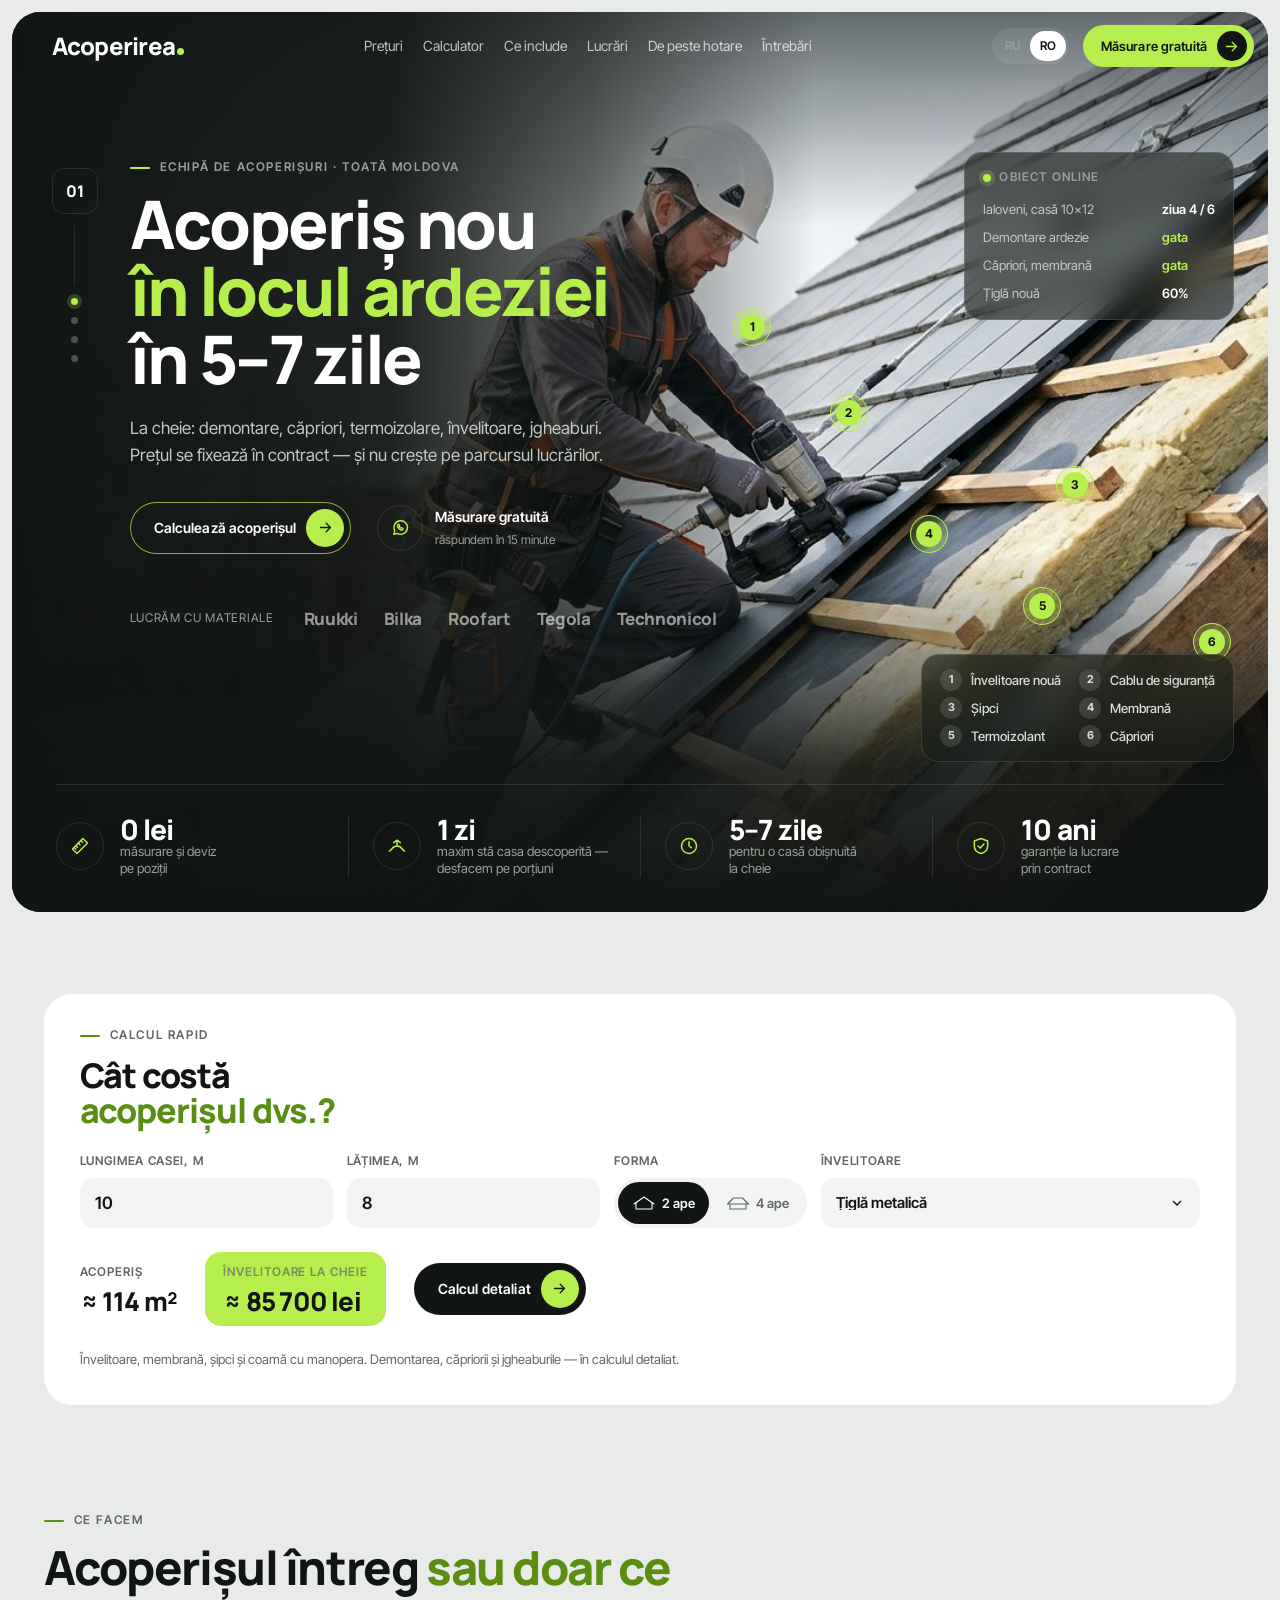
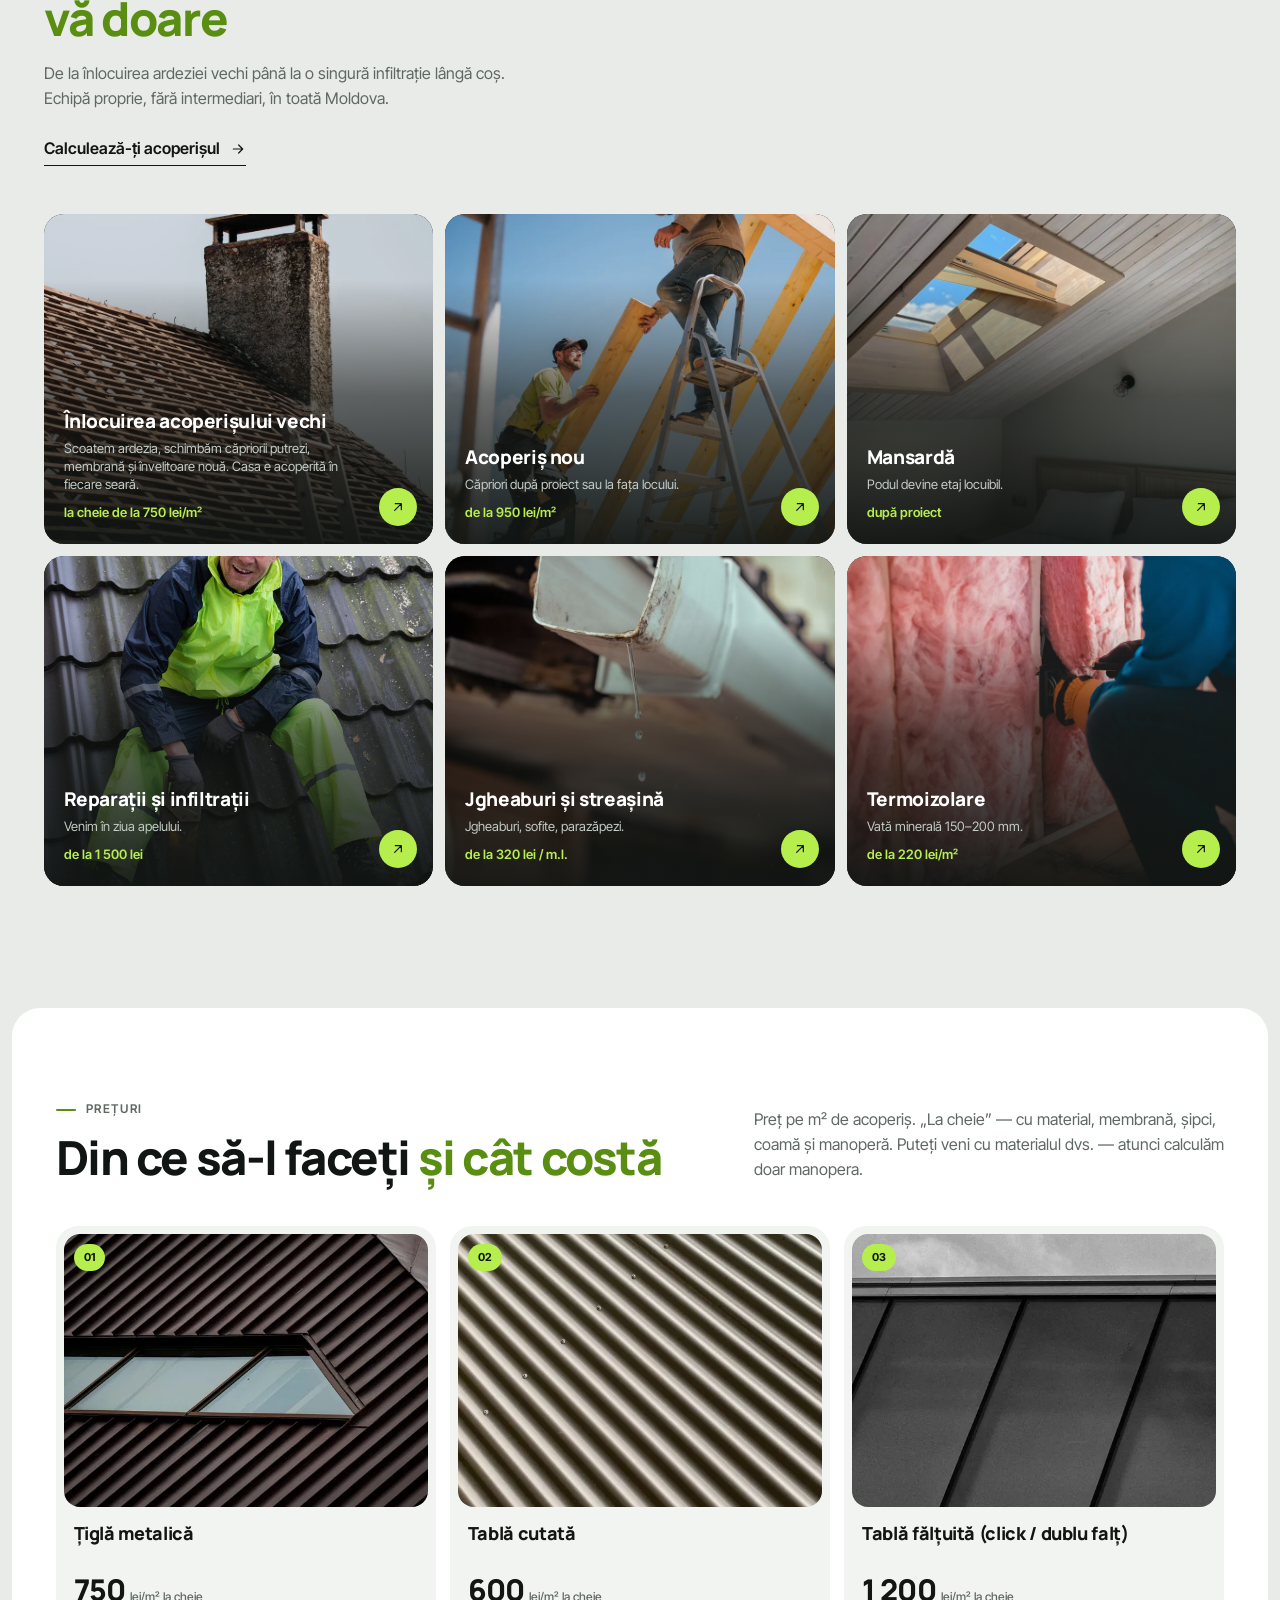
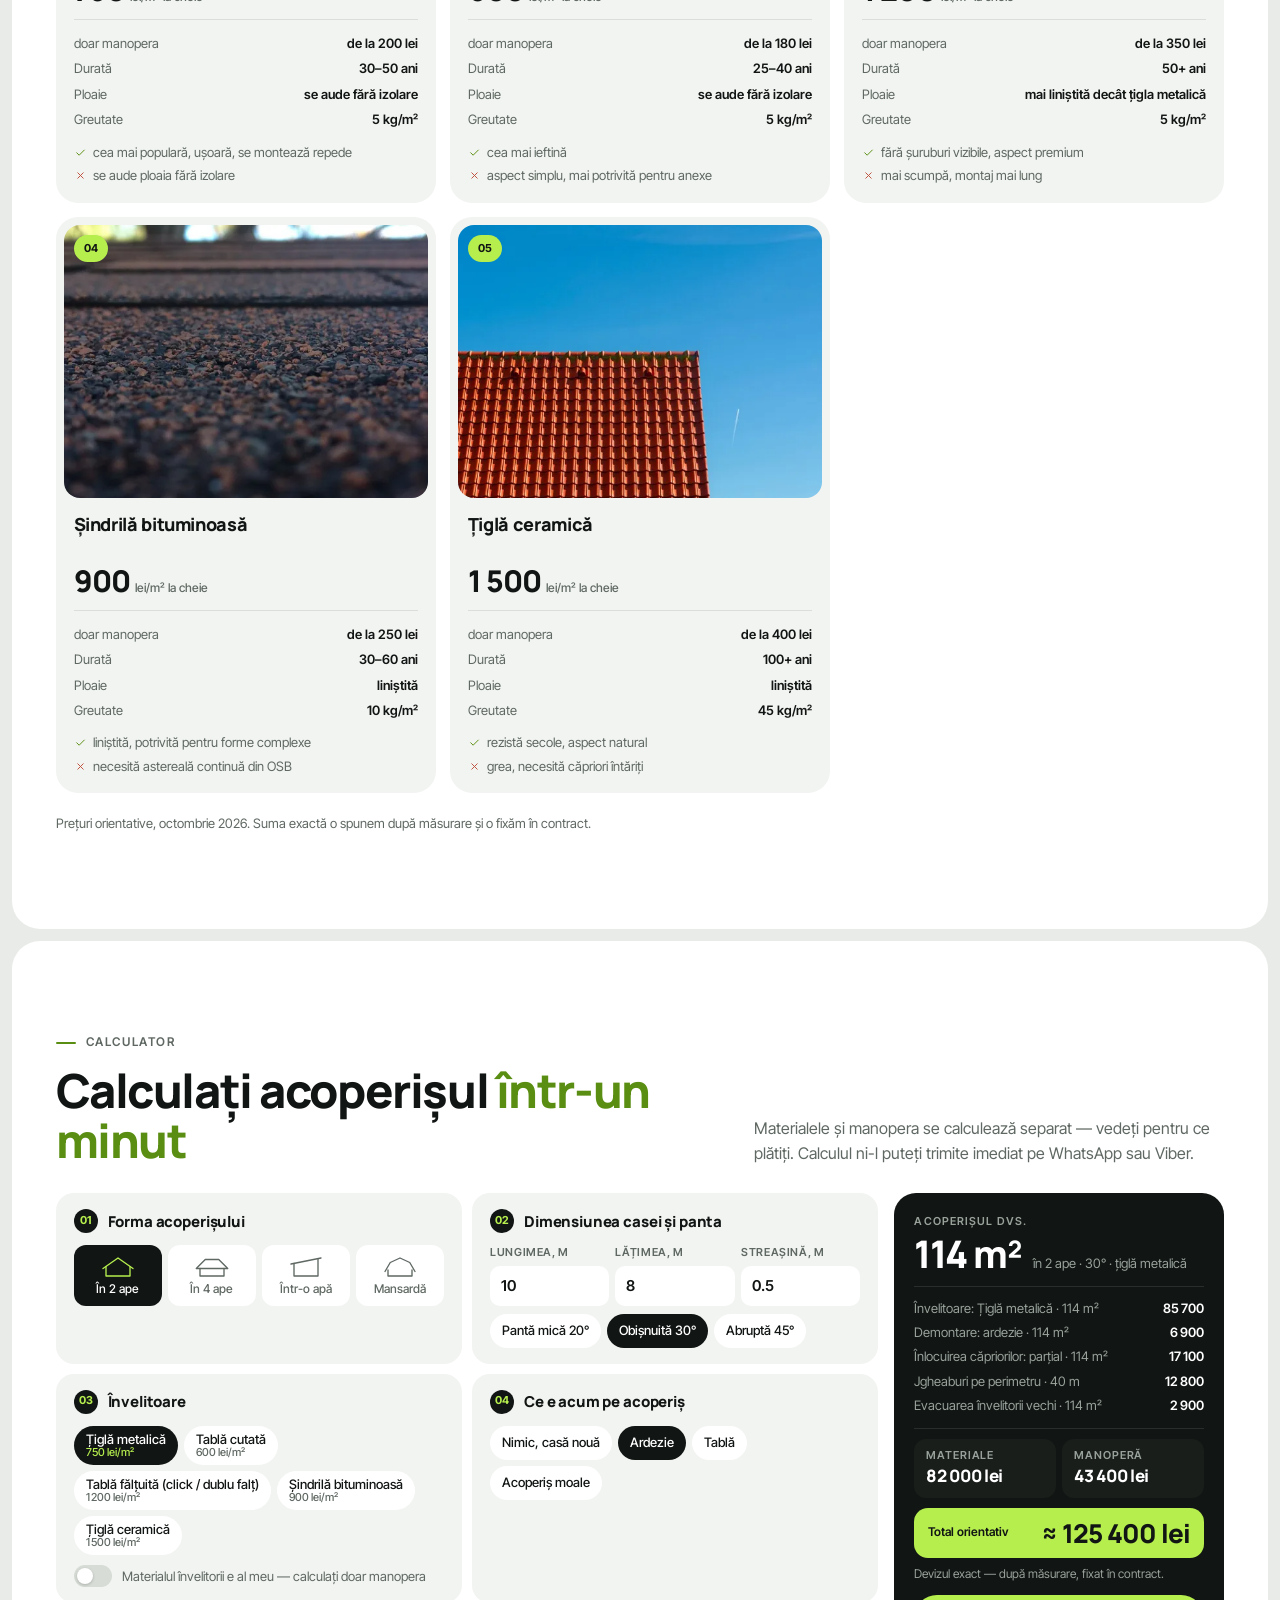
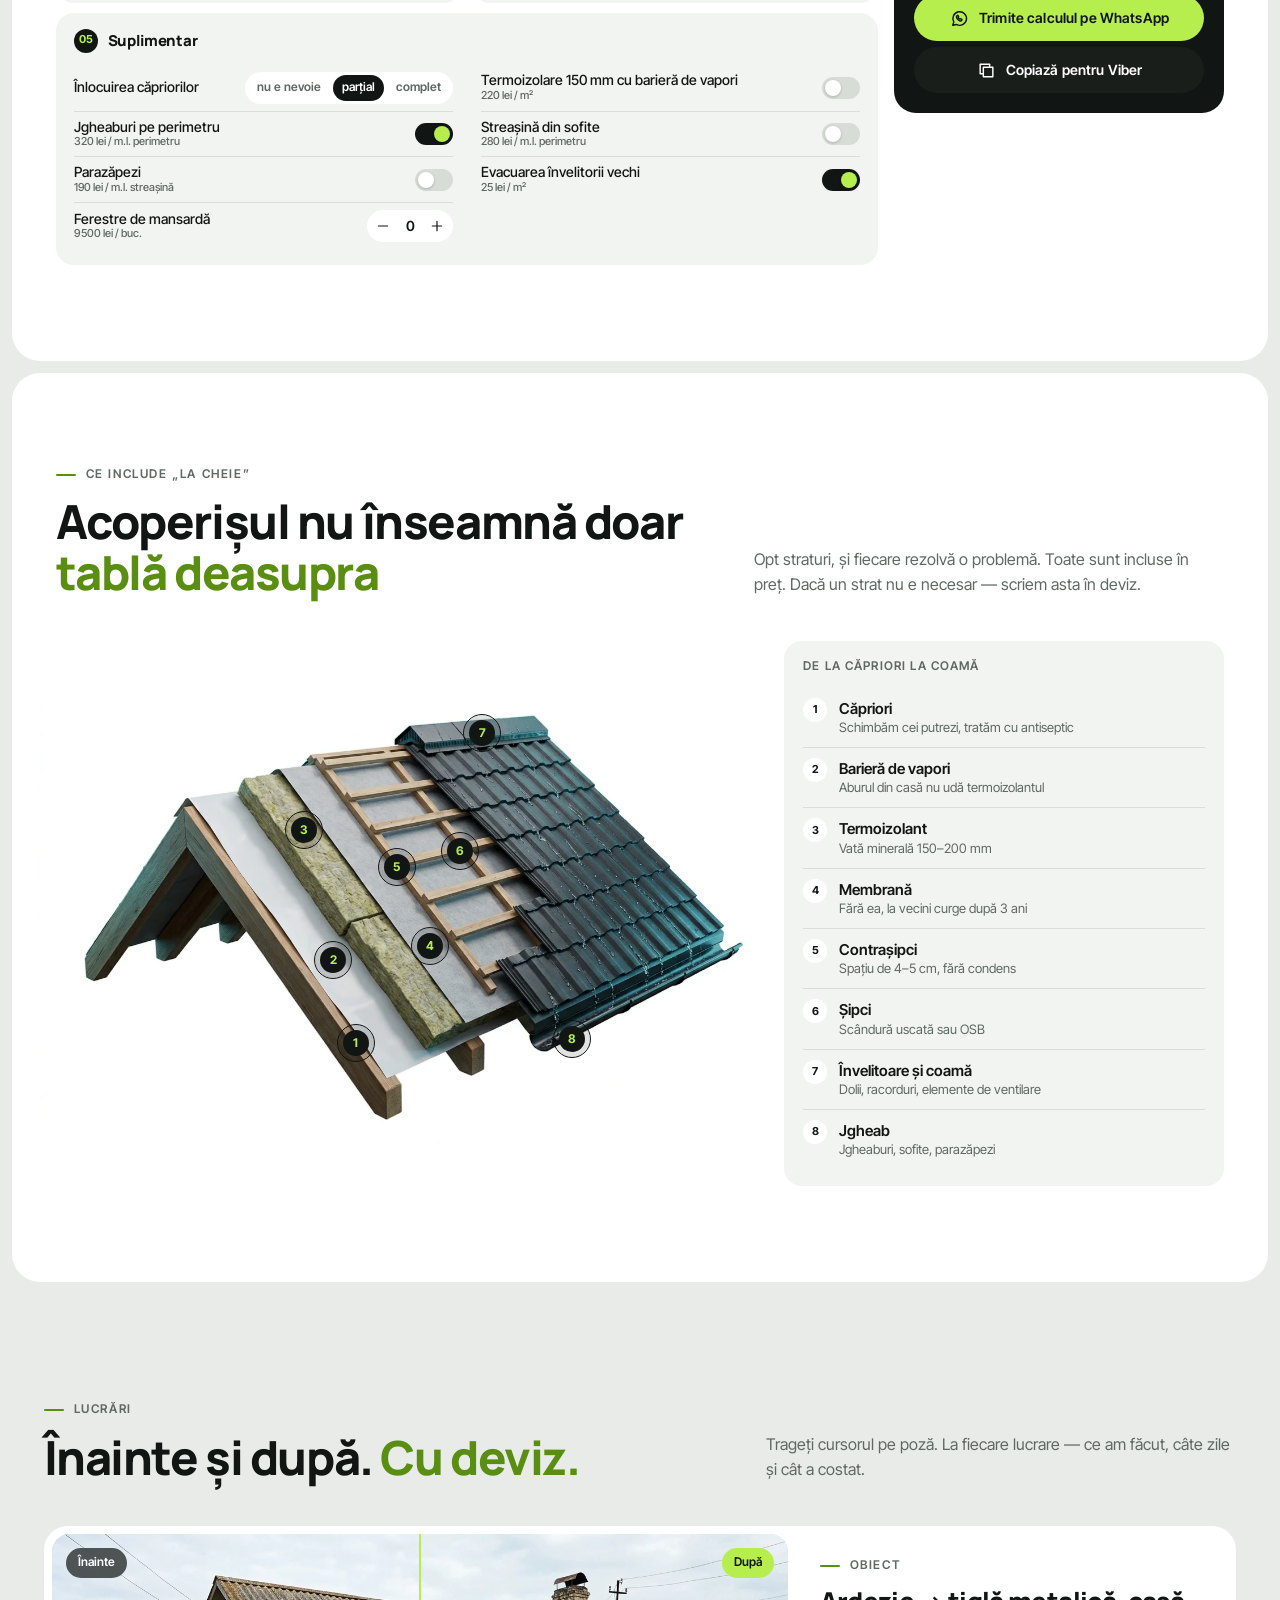
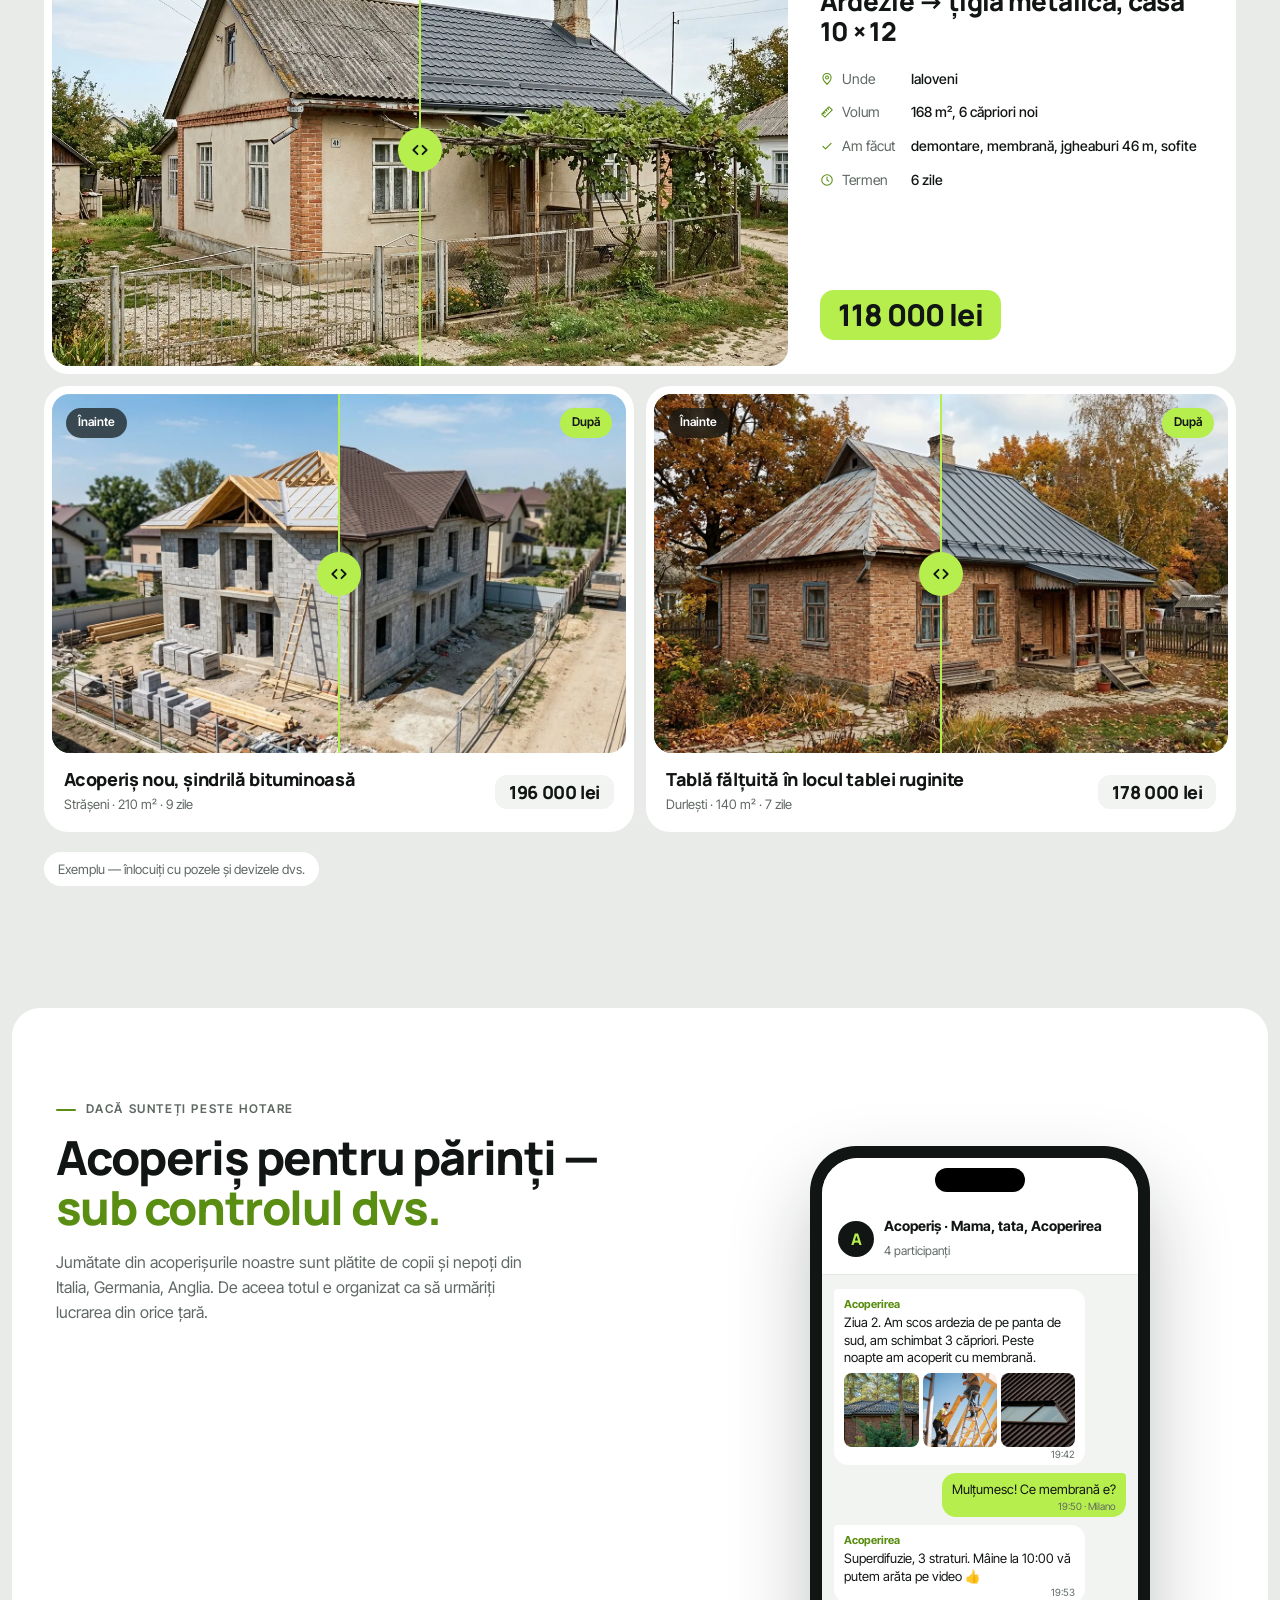
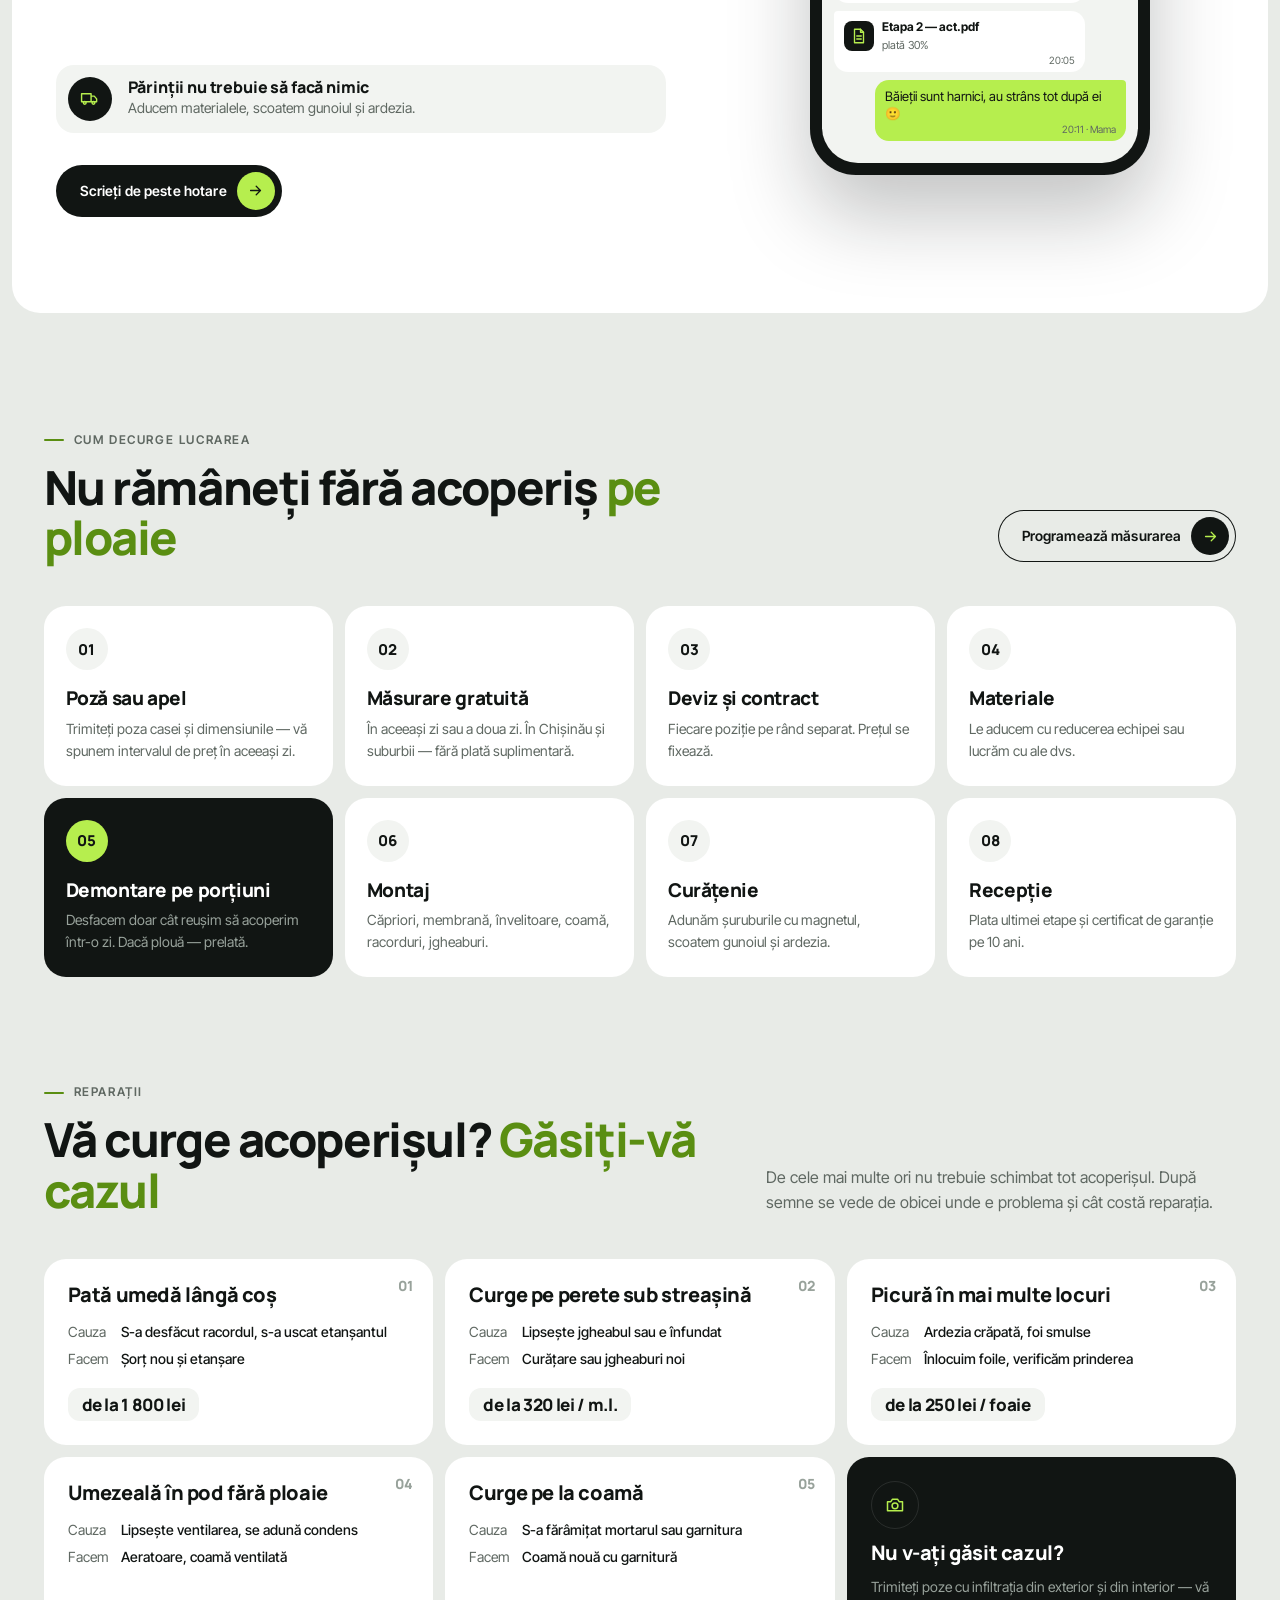
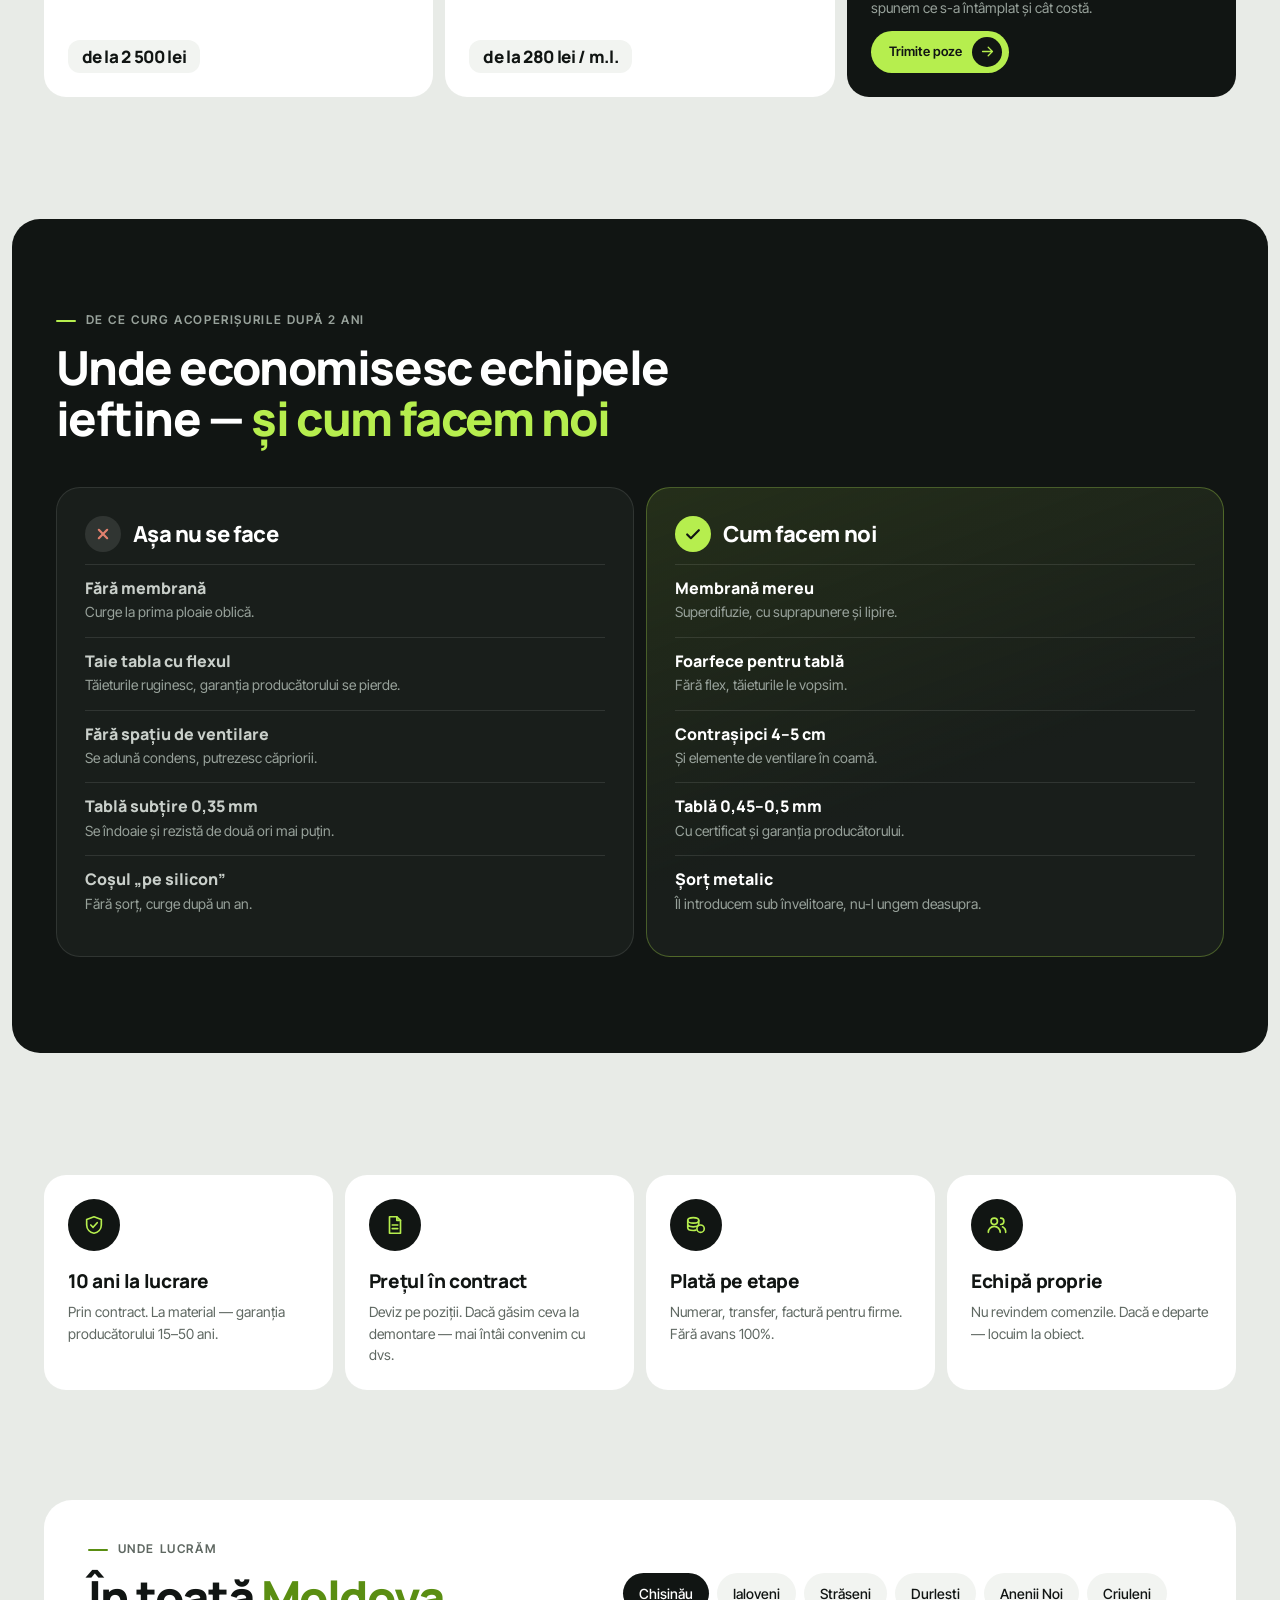
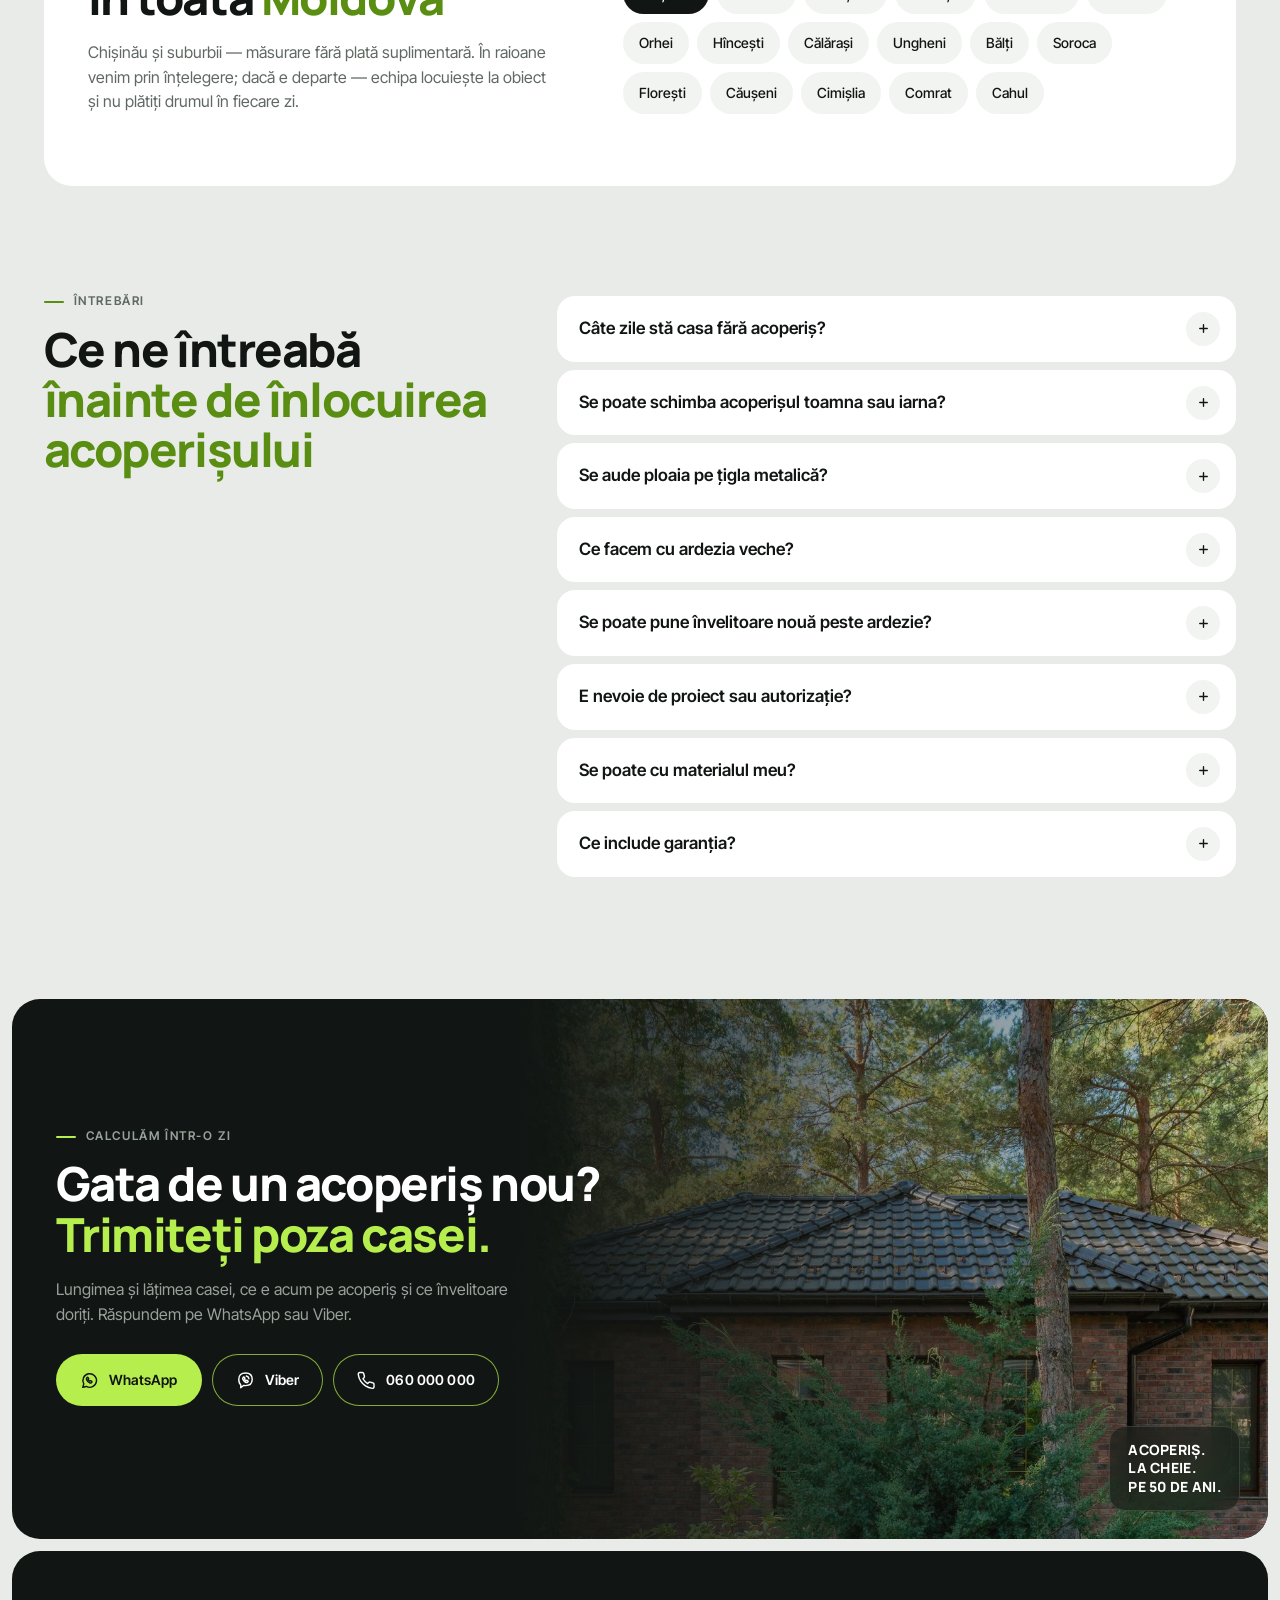
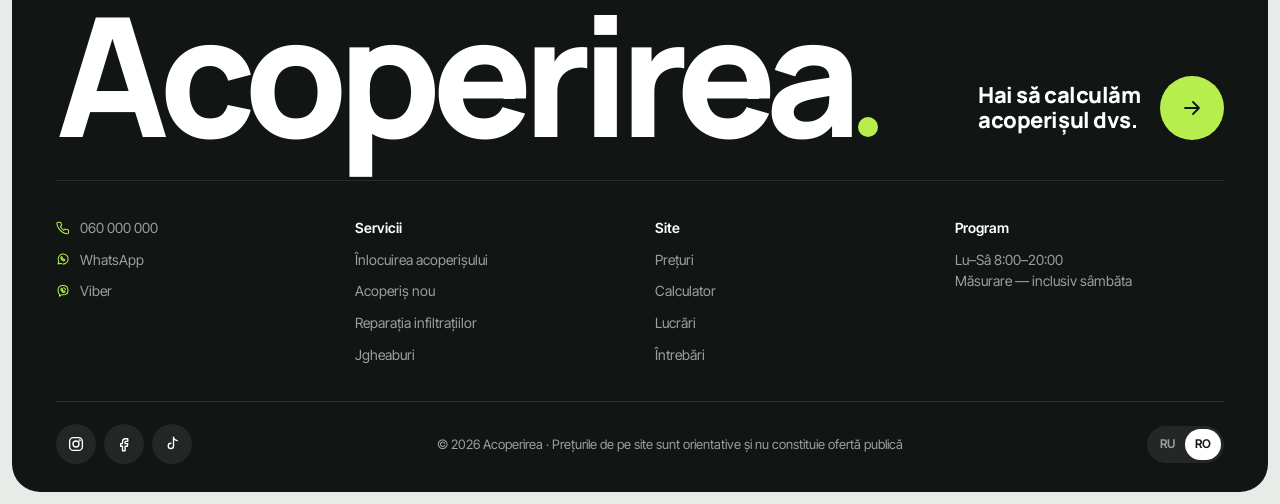
==== commit 21dd852e: "Add files via upload" ====
--- a/ro.html
+++ b/ro.html
@@ -3,11 +3,11 @@
 <head>
 <meta charset="utf-8">
 <meta name="viewport" content="width=device-width,initial-scale=1">
-<title>Acoperiș nou la cheie în 5–7 zile — ACOPER · 060 000 000</title>
+<title>Acoperiș nou la cheie în 5–7 zile — Acoperirea · 060 000 000</title>
 <meta name="description" content="Acoperiș nou în locul ardeziei vechi: demontare, căpriori, termoizolare, țiglă metalică, tablă fălțuită sau șindrilă bituminoasă, jgheaburi. Preț fixat în contract, garanție 10 ani, lucrăm în toată Moldova. Calculați acoperișul pe site.">
 <meta property="og:type" content="website">
 <meta property="og:locale" content="ro_RO">
-<meta property="og:title" content="Acoperiș nou în 5–7 zile — ACOPER">
+<meta property="og:title" content="Acoperiș nou în 5–7 zile — Acoperirea">
 <meta property="og:description" content="Calculați acoperișul pe site: forma, dimensiunea casei, învelitoarea. Preț la cheie în contract, raport foto zilnic, garanție 10 ani.">
 <meta property="og:url" content="https://webonix-md.github.io/krovlya/ro.html">
 <meta property="og:image" content="https://webonix-md.github.io/krovlya/img/og/og-square-ro.jpg">
@@ -20,9 +20,9 @@
 <link rel="preload" href="fonts/Manrope-ExtraBold.woff2" as="font" type="font/woff2" crossorigin>
 <link rel="preload" href="fonts/InterTight-Regular.woff2" as="font" type="font/woff2" crossorigin>
 <link rel="preload" href="img/hero-house.jpg" as="image">
-<link rel="stylesheet" href="style.css?v=20">
+<link rel="stylesheet" href="style.css?v=23">
 <script type="application/ld+json">
-{"@context":"https://schema.org","@type":"RoofingContractor","name":"ACOPER","description":"Lucrări de acoperiș la cheie: înlocuirea acoperișului, acoperișuri noi, mansarde, jgheaburi. Toată Moldova","telephone":"+37360000000","priceRange":"de la 600 MDL/m²","areaServed":"Moldova","address":{"@type":"PostalAddress","addressLocality":"Chișinău","addressCountry":"MD"},"openingHours":"Mo-Sa 08:00-20:00"}
+{"@context":"https://schema.org","@type":"RoofingContractor","name":"Acoperirea","description":"Lucrări de acoperiș la cheie: înlocuirea acoperișului, acoperișuri noi, mansarde, jgheaburi. Toată Moldova","telephone":"+37360000000","priceRange":"de la 600 MDL/m²","areaServed":"Moldova","address":{"@type":"PostalAddress","addressLocality":"Chișinău","addressCountry":"MD"},"openingHours":"Mo-Sa 08:00-20:00"}
 </script>
 </head>
 <body>
@@ -64,7 +64,7 @@
 <!-- ============ ШАПКА ============ -->
 <header class="hdr" id="top">
   <div class="hdr__in">
-    <a class="logo" href="#top" aria-label="ACOPER — pagina principală">ACOPER<i></i></a>
+    <a class="logo" href="#top" aria-label="Acoperirea — pagina principală">Acoperirea<i></i></a>
     <nav class="nav" id="nav" aria-label="Meniu">
       <a href="#prices">Prețuri</a>
       <a href="#calc">Calculator</a>
@@ -353,11 +353,11 @@
     </div>
     <div class="phone" aria-hidden="true">
       <div class="phone__scr">
-        <div class="chat__hd"><span class="chat__ava">A</span><div><b>Acoperiș · Mama, tata, ACOPER</b><small>4 participanți</small></div></div>
+        <div class="chat__hd"><span class="chat__ava">A</span><div><b>Acoperiș · Mama, tata, Acoperirea</b><small>4 participanți</small></div></div>
         <div class="chat__body">
-          <div class="msg msg--in"><span class="msg__who">ACOPER</span>Ziua 2. Am scos ardezia de pe panta de sud, am schimbat 3 căpriori. Peste noapte am acoperit cu membrană.<div class="msg__pics"><i></i><i></i><i></i></div><time>19:42</time></div>
+          <div class="msg msg--in"><span class="msg__who">Acoperirea</span>Ziua 2. Am scos ardezia de pe panta de sud, am schimbat 3 căpriori. Peste noapte am acoperit cu membrană.<div class="msg__pics"><i></i><i></i><i></i></div><time>19:42</time></div>
           <div class="msg msg--out">Mulțumesc! Ce membrană e?<time>19:50 · Milano</time></div>
-          <div class="msg msg--in"><span class="msg__who">ACOPER</span>Superdifuzie, 3 straturi. Mâine la 10:00 vă putem arăta pe video 👍<time>19:53</time></div>
+          <div class="msg msg--in"><span class="msg__who">Acoperirea</span>Superdifuzie, 3 straturi. Mâine la 10:00 vă putem arăta pe video 👍<time>19:53</time></div>
           <div class="msg msg--in msg--file"><svg><use href="#i-doc"/></svg><div><b>Etapa 2 — act.pdf</b><small>plată 30%</small></div><time>20:05</time></div>
           <div class="msg msg--out">Băieții sunt harnici, au strâns tot după ei 🙂<time>20:11 · Mama</time></div>
         </div>
@@ -494,7 +494,7 @@
 
 <footer class="ftr panel panel--dark">
   <div class="ftr__top">
-    <p class="ftr__logo">ACOPER<i></i></p>
+    <p class="ftr__logo">Acoperirea<i></i></p>
     <div class="ftr__cta"><p>Hai să calculăm<br>acoperișul dvs.</p><a class="btn__ic btn__ic--lg" data-wa="final" href="https://wa.me/37360000000" target="_blank" rel="noopener" aria-label="Scrieți pe WhatsApp"><svg><use href="#i-arrow"/></svg></a></div>
   </div>
   <div class="ftr__cols">
@@ -505,7 +505,7 @@
   </div>
   <div class="ftr__bot">
     <div class="ftr__soc"><a href="#" aria-label="Instagram"><svg><use href="#i-insta"/></svg></a><a href="#" aria-label="Facebook"><svg><use href="#i-fb"/></svg></a><a href="#" aria-label="TikTok"><svg><use href="#i-tiktok"/></svg></a></div>
-    <span>© 2026 ACOPER · Prețurile de pe site sunt orientative și nu constituie ofertă publică</span>
+    <span>© 2026 Acoperirea · Prețurile de pe site sunt orientative și nu constituie ofertă publică</span>
     <div class="lang"><a href="index.html" hreflang="ru">RU</a><a class="is-on" href="ro.html" hreflang="ro">RO</a></div>
   </div>
 </footer>
@@ -560,6 +560,6 @@
   ]
 }
 </script>
-<script src="main.js?v=11" defer></script>
+<script src="main.js?v=12" defer></script>
 </body>
 </html>
--- a/style.css
+++ b/style.css
@@ -1,591 +1,591 @@
-/* ============ ACOPER — кровля под ключ ============
-   Визуал по референсу Anti (industrial): секции-панели со скруглением на светло-сером фоне,
-   почти чёрный с зеленцой + лайм, жирные заголовки с лаймовым словом, стеклянные карточки на фото,
-   тёмные карточки услуг с круглой стрелкой, кнопки-пилюли с кружком-иконкой. */
-
-@font-face{font-family:Manrope;src:url(fonts/Manrope-Regular.woff2) format("woff2");font-weight:400;font-display:swap}
-@font-face{font-family:Manrope;src:url(fonts/Manrope-ExtraBold.woff2) format("woff2");font-weight:800;font-display:swap}
-@font-face{font-family:"Inter Tight";src:url(fonts/InterTight-Regular.woff2) format("woff2");font-weight:400;font-display:swap}
-@font-face{font-family:"Inter Tight";src:url(fonts/InterTight-Medium.woff2) format("woff2");font-weight:500;font-display:swap}
-@font-face{font-family:"Inter Tight";src:url(fonts/InterTight-SemiBold.woff2) format("woff2");font-weight:600;font-display:swap}
-@font-face{font-family:"Inter Tight";src:url(fonts/InterTight-Bold.woff2) format("woff2");font-weight:700;font-display:swap}
-
-:root{
-  --bg:#E8EBE7;       /* фон страницы между панелями */
-  --ink:#111513;      /* почти чёрный с зеленцой */
-  --d2:#191E1B;
-  --d3:#232A26;
-  --lime:#B6EE4E;
-  --lime-dk:#5A8E12;  /* лайм на светлом фоне */
-  --w:#FFFFFF;
-  --soft:#F2F4F1;
-  --tx:#111513;
-  --mu:#5F6862;
-  --mud:#98A29B;      /* приглушённый текст на тёмном */
-  --line:rgba(17,21,19,.1);
-  --lined:rgba(255,255,255,.1);
-  --fh:Manrope,system-ui,sans-serif;
-  --ft:"Inter Tight",system-ui,sans-serif;
-  --gap:12px;         /* поля вокруг панелей */
-  --pad:clamp(16px,3.4vw,56px);
-  --hdr:68px;
-}
-*,*::before,*::after{box-sizing:border-box}
-html{scroll-behavior:smooth;scroll-padding-top:calc(var(--hdr) + 30px);-webkit-text-size-adjust:100%}
-body{margin:0;background:var(--bg);color:var(--tx);font:400 16px/1.55 var(--ft);-webkit-font-smoothing:antialiased;overflow-x:hidden}
-@supports (overflow:clip){html,body{overflow-x:clip}}
-img{display:block;max-width:100%;height:auto}
-a{color:inherit;text-decoration:none}
-button,input,select{font:inherit;color:inherit}
-h1,h2,h3,p,ul,ol,dl,dd,figure{margin:0}
-ul,ol{padding:0;list-style:none}
-svg{width:1em;height:1em;fill:none;stroke:currentColor;stroke-width:1.8;stroke-linecap:round;stroke-linejoin:round;flex:none}
-.wrap{max-width:1360px;margin:0 auto;padding:0 var(--pad)}
-:focus-visible{outline:2px solid var(--lime);outline-offset:3px}
-
-/* ---------- панели ---------- */
-.panel{position:relative;margin:var(--gap);border-radius:28px;overflow:hidden;overflow:clip}
-.panel--dark{background:var(--ink);color:var(--w)}
-.panel--light{background:var(--w)}
-
-/* ---------- типографика ---------- */
-.kick{display:flex;align-items:center;gap:10px;margin-bottom:16px;font:600 11.5px/1 var(--ft);letter-spacing:.14em;text-transform:uppercase;color:var(--mud)}
-.kick::before{content:"";width:20px;height:2px;border-radius:2px;background:var(--lime)}
-.kick--dark{color:var(--mu)}
-.kick--dark::before{background:var(--lime-dk)}
-.h2{font:800 clamp(32px,3.7vw,56px)/1.06 var(--fh);letter-spacing:-.03em}
-.h2 em{font-style:normal;color:var(--lime-dk)}
-.panel--dark .h2 em,.hero__title em,.quick__t em{color:var(--lime)}
-.quick__t em{color:var(--lime-dk)}
-.lead{max-width:470px;color:var(--mu);font-size:16px}
-.panel--dark .lead{color:var(--mud)}
-.lead--flush{margin:18px 0 28px}
-.head{display:flex;justify-content:space-between;align-items:flex-end;gap:40px;margin-bottom:44px}
-.head>div{max-width:720px}
-.note{margin-top:20px;font-size:13px;color:var(--mu)}
-.note--tag{display:inline-block;padding:7px 14px;border-radius:100px;background:var(--w)}
-.link{display:inline-flex;align-items:center;gap:10px;margin-top:26px;font-weight:600;border-bottom:1px solid currentColor;padding-bottom:4px}
-.link svg{transition:transform .2s}
-.link:hover svg{transform:translateX(4px)}
-
-/* ---------- кнопки ---------- */
-.btn{display:inline-flex;align-items:center;justify-content:center;gap:10px;height:52px;padding:0 7px 0 24px;border:0;border-radius:100px;cursor:pointer;white-space:nowrap;font:600 14px/1 var(--ft);letter-spacing:.01em;transition:background .2s,color .2s,box-shadow .2s}
-.btn>svg{font-size:19px}
-.btn:not(:has(.btn__ic)){padding:0 24px}
-.btn__ic{display:inline-grid;place-items:center;width:38px;height:38px;border-radius:50%;transition:transform .25s}
-.btn__ic svg{font-size:17px}
-.btn:hover .btn__ic{transform:rotate(-45deg)}
-.btn--lime{background:var(--lime);color:var(--ink)}
-.btn--lime .btn__ic{background:var(--ink);color:var(--lime)}
-.btn--lime:hover{background:#C6F56C}
-.btn--dark{background:var(--ink);color:var(--w)}
-.btn--dark .btn__ic{background:var(--lime);color:var(--ink)}
-.btn--dark:hover{background:var(--d3)}
-.btn--outline{background:transparent;color:var(--w);box-shadow:inset 0 0 0 1px rgba(182,238,78,.7)}
-.btn--outline .btn__ic{background:var(--lime);color:var(--ink)}
-.btn--outline:hover{background:rgba(182,238,78,.08)}
-.btn--outline-dark{background:transparent;color:var(--ink);box-shadow:inset 0 0 0 1px var(--ink)}
-.btn--outline-dark .btn__ic{background:var(--ink);color:var(--lime)}
-.btn--ghost{background:var(--soft);color:var(--ink)}
-.btn--ghost:hover{background:#E6E9E4}
-.btn--sm{height:42px;padding-left:18px;font-size:13px}
-.btn--sm .btn__ic{width:30px;height:30px}
-.btn--full{width:100%}
-.btn__ic--lg{width:64px;height:64px;background:var(--lime);color:var(--ink)}
-.btn__ic--lg svg{font-size:24px}
-.btn__ic--lg:hover{transform:rotate(-45deg)}
-
-/* ---------- шапка ---------- */
-.hdr{position:fixed;top:var(--gap);left:var(--gap);right:var(--gap);z-index:50;height:var(--hdr);border-radius:20px;color:var(--w);transition:background .3s,box-shadow .3s}
-.hdr.is-scrolled{background:rgba(17,21,19,.9);backdrop-filter:blur(14px);box-shadow:0 10px 30px rgba(0,0,0,.15)}
-.hdr__in{height:100%;display:flex;align-items:center;gap:30px;padding:0 14px 0 calc(var(--pad) - var(--gap) + 8px)}
-.logo{display:flex;align-items:baseline;gap:2px;font:800 24px/1 var(--fh);letter-spacing:-.03em}
-.logo i{width:7px;height:7px;border-radius:50%;background:var(--lime)}
-.nav{display:flex;gap:28px;margin:0 auto;font-size:14px;color:rgba(255,255,255,.72)}
-.nav a{position:relative;transition:color .2s}
-.nav a:hover{color:var(--w)}
-.hdr__act{display:flex;align-items:center;gap:14px}
-.lang{display:flex;padding:3px;border-radius:100px;background:rgba(255,255,255,.08);font-size:12px;font-weight:600}
-.lang a{padding:6px 10px;border-radius:100px;color:var(--mud)}
-.lang a.is-on{background:var(--w);color:var(--ink)}
-.hdr__tel{display:flex;align-items:center;gap:8px;font-weight:600;font-size:14px}
-.hdr__tel svg{color:var(--lime)}
-.burger{display:none;width:44px;height:44px;border:0;border-radius:50%;background:rgba(255,255,255,.1);cursor:pointer;color:var(--w)}
-.burger svg{font-size:20px;margin:auto}
-
-/* ---------- 1. hero ---------- */
-.hero{min-height:min(920px,100vh);padding:calc(var(--hdr) + var(--gap) + 70px) 0 0;display:flex;flex-direction:column}
-.hero__img{position:absolute;top:0;right:0;bottom:0;aspect-ratio:1376/768;z-index:0}
-.hero__img img{width:100%;height:100%;object-fit:cover}
-.hero::before{content:"";position:absolute;inset:0;z-index:1;pointer-events:none;background:
-  linear-gradient(90deg,var(--ink) 0%,rgba(17,21,19,.94) 30%,rgba(17,21,19,.6) 46%,rgba(17,21,19,0) 64%),
-  linear-gradient(0deg,var(--ink) 0%,rgba(17,21,19,.88) 16%,rgba(17,21,19,0) 40%),
-  linear-gradient(rgba(17,21,19,.6),rgba(17,21,19,0) 24%)}
-.hero__img{z-index:auto}
-.hero__img img{position:relative;z-index:0}
-.hero .dot{z-index:4}
-.hero__lines{position:absolute;inset:0;width:100%;height:100%;pointer-events:none;z-index:3;overflow:visible}
-.hero__lines path,.pie__lines path{fill:none;stroke:var(--lime);stroke-width:1.2;stroke-dasharray:3 4;opacity:0;transition:opacity .25s}
-.hero__lines circle,.pie__lines circle{fill:var(--lime);opacity:0}
-.hero__lines .is-hl,.pie__lines .is-hl{opacity:1;stroke-width:1.6}
-.dot{position:absolute;left:var(--x);top:var(--y);z-index:4;display:grid;place-items:center;width:26px;height:26px;margin:-13px 0 0 -13px;border-radius:50%;background:var(--lime);color:var(--ink);font:700 12px/1 var(--ft);cursor:pointer;box-shadow:0 0 0 6px rgba(182,238,78,.22);transition:transform .2s}
-.dot::after{content:"";position:absolute;inset:-6px;border-radius:50%;border:1px solid var(--lime);animation:ping 2.6s ease-out infinite}
-.dot.is-hl{transform:scale(1.25)}
-@keyframes ping{from{opacity:.8;transform:scale(1)}to{opacity:0;transform:scale(2)}}
-
-.hero__rail{position:absolute;left:calc(var(--pad) - 4px);top:calc(var(--hdr) + var(--gap) + 76px);z-index:2;display:grid;justify-items:center;gap:12px}
-.hero__rail b{display:grid;place-items:center;width:46px;height:46px;border:1px solid var(--lined);border-radius:12px;font:800 16px/1 var(--fh)}
-.hero__rail span{width:1px;height:60px;background:var(--lined)}
-.hero__rail i{width:7px;height:7px;border-radius:50%;background:rgba(255,255,255,.25)}
-.hero__rail i.is-on{background:var(--lime);box-shadow:0 0 0 4px rgba(182,238,78,.2)}
-.hero__body{position:relative;z-index:2;max-width:640px;margin-left:calc(var(--pad) + 74px)}
-.hero__title{font:800 clamp(40px,5.2vw,80px)/1.02 var(--fh);letter-spacing:-.035em}
-.hero__title em{font-style:normal;display:block}
-.hero__sub{max-width:500px;margin-top:22px;color:#C2CAC4;font-size:17px}
-.hero__btns{display:flex;align-items:center;gap:26px;flex-wrap:wrap;margin-top:34px}
-.play{display:grid;grid-template-columns:auto 1fr;column-gap:12px;align-items:center;font-size:14px;font-weight:600}
-.play span{grid-row:span 2;display:grid;place-items:center;width:46px;height:46px;border-radius:50%;border:1px solid var(--lined);color:var(--lime);font-size:19px;transition:background .2s}
-.play:hover span{background:rgba(182,238,78,.12)}
-.play small{font-size:12px;font-weight:400;color:var(--mud)}
-.hero__brands{display:flex;align-items:center;gap:26px;flex-wrap:wrap;margin-top:56px;color:rgba(255,255,255,.55)}
-.hero__brands span{font-size:11.5px;letter-spacing:.06em;text-transform:uppercase;color:var(--mud);margin-right:4px}
-.hero__brands b{font:800 17px/1 var(--fh);letter-spacing:-.02em}
-
-.glass{z-index:5;padding:16px 18px;border-radius:18px;background:rgba(22,28,24,.58);border:1px solid rgba(255,255,255,.12);backdrop-filter:blur(16px);-webkit-backdrop-filter:blur(16px);color:var(--w)}
-.glass__hd{display:flex;align-items:center;gap:8px;margin-bottom:12px;font-size:11.5px;font-weight:600;letter-spacing:.1em;text-transform:uppercase;color:var(--mud)}
-.glass__hd i{width:8px;height:8px;border-radius:50%;background:var(--lime);box-shadow:0 0 0 4px rgba(182,238,78,.2);animation:blink 1.6s infinite}
-@keyframes blink{50%{opacity:.35}}
-.glass--status{position:absolute;top:calc(var(--hdr) + var(--gap) + 60px);right:calc(var(--pad) - 10px);width:270px}
-.glass--status dl{display:grid;grid-template-columns:1fr auto;gap:8px 12px;font-size:13px}
-.glass--status dt{color:#C2CAC4}
-.glass--status dd{font-weight:600}
-.glass--status dd.ok{color:var(--lime)}
-.glass--list{position:absolute;right:calc(var(--pad) - 10px);bottom:150px;display:grid;grid-template-columns:repeat(3,auto);gap:6px 18px;padding:14px 18px}
-.callout{display:flex;align-items:center;gap:9px;font-size:13px;cursor:default;color:#D9DED9;transition:color .2s}
-.callout>b{flex:none;display:grid;place-items:center;width:22px;height:22px;border-radius:50%;background:rgba(255,255,255,.12);font-size:11px;font-weight:700;transition:background .2s,color .2s}
-.callout strong{font-weight:500}
-.callout.is-hl{color:var(--w)}
-.callout.is-hl>b{background:var(--lime);color:var(--ink)}
-.hero__script{display:none}
-
-.stats{position:relative;z-index:2;display:grid;grid-template-columns:repeat(4,1fr);margin:auto var(--pad) 0;padding:30px 0 34px;border-top:1px solid var(--lined)}
-.stat{display:grid;grid-template-columns:auto 1fr;column-gap:16px;align-items:center;padding:0 24px;border-left:1px solid var(--lined)}
-.stat:first-child{border-left:0;padding-left:0}
-.stat__ic{grid-row:span 2;display:grid;place-items:center;width:48px;height:48px;border-radius:50%;border:1px solid var(--lined);color:var(--lime);font-size:20px}
-.stat b{font:800 28px/1.05 var(--fh);letter-spacing:-.03em}
-.stat small{font-size:12.5px;line-height:1.35;color:var(--mud)}
-
-/* ---------- мини-расчёт ---------- */
-.quick{padding:70px 0 0}
-.quick__card{display:grid;grid-template-columns:300px 1fr;grid-template-areas:"t f" "n r";gap:24px 48px;align-items:end;padding:36px;border-radius:28px;background:var(--w)}
-.quick__t{grid-area:t}
-.quick__t h2{font:800 34px/1.05 var(--fh);letter-spacing:-.03em}
-.quick__t em{font-style:normal;display:block}
-.quick__f{grid-area:f;display:grid;grid-template-columns:1fr 1fr auto 1.5fr;gap:14px}
-.quick__res{grid-area:r;display:flex;align-items:center;gap:28px;justify-content:flex-end;flex-wrap:wrap}
-.quick__res>div>span{display:block;font-size:11.5px;font-weight:600;letter-spacing:.08em;text-transform:uppercase;color:var(--mu)}
-.quick__res b{display:block;margin-top:6px;font:800 26px/1 var(--fh);letter-spacing:-.03em;white-space:nowrap}
-.quick__sum{padding:12px 18px;border-radius:16px;background:var(--lime)}
-.quick__sum>span{color:var(--ink);opacity:.7}
-.quick__note{grid-area:n;font-size:12.5px;color:var(--mu)}
-.fld{display:grid;gap:7px;font-size:11.5px;font-weight:600;letter-spacing:.06em;text-transform:uppercase;color:var(--mu)}
-.fld input,.fld select{width:100%;height:50px;padding:0 14px;border:1px solid transparent;border-radius:14px;background:var(--soft);color:var(--ink);font:600 17px/1 var(--ft);letter-spacing:0;text-transform:none}
-.fld select{appearance:none;cursor:pointer;background:var(--soft) url("data:image/svg+xml,%3Csvg xmlns='http://www.w3.org/2000/svg' viewBox='0 0 24 24' fill='none' stroke='%23111513' stroke-width='2'%3E%3Cpath d='M6 9l6 6 6-6'/%3E%3C/svg%3E") right 14px center/16px no-repeat;padding-right:40px;font-size:15px}
-.fld input:focus,.fld select:focus{outline:none;border-color:var(--lime-dk)}
-.seg{display:flex;gap:3px;height:50px;padding:4px;border-radius:100px;background:var(--soft)}
-.seg button{display:flex;align-items:center;gap:6px;padding:0 14px;border:0;border-radius:100px;background:transparent;color:var(--mu);font-size:13px;font-weight:600;cursor:pointer;white-space:nowrap;letter-spacing:0;text-transform:none}
-.seg button svg{width:24px;height:16px;stroke-width:2.2}
-.seg button.is-on{background:var(--ink);color:var(--w)}
-
-/* ---------- секции ---------- */
-.sec{padding:110px 0}
-.sec--top0{padding-top:0}
-.panel.sec{padding:96px 0}
-
-/* ---------- 3. услуги ---------- */
-.svc{display:grid;grid-template-columns:330px 1fr;gap:48px;align-items:start}
-.svc__intro{position:sticky;top:calc(var(--hdr) + 40px)}
-.svc__intro .lead{margin-top:18px}
-.svc__grid{display:grid;grid-template-columns:repeat(3,1fr);gap:12px}
-.card{position:relative;display:flex;flex-direction:column;justify-content:flex-end;min-height:330px;overflow:hidden;border-radius:20px;background:var(--d2);color:var(--w);isolation:isolate}
-.card>img{position:absolute;inset:0;width:100%;height:100%;object-fit:cover;z-index:-2;transition:transform .6s}
-.card::before{content:"";position:absolute;inset:0;z-index:-1;background:linear-gradient(rgba(17,21,19,.05) 20%,rgba(17,21,19,.62) 55%,rgba(17,21,19,.95))}
-.card:hover>img{transform:scale(1.05)}
-.card__b{padding:20px 64px 20px 20px}
-.card h3{font:800 19px/1.15 var(--fh);letter-spacing:-.02em}
-.card p{margin-top:6px;font-size:13px;line-height:1.4;color:#C2CAC4}
-.card__price{display:inline-block;margin-top:10px;font-size:12.5px;font-weight:600;color:var(--lime)}
-.card__go{position:absolute;right:16px;bottom:18px;display:grid;place-items:center;width:38px;height:38px;border-radius:50%;background:var(--lime);color:var(--ink);font-size:16px;transition:transform .25s}
-.card:hover .card__go{transform:rotate(45deg)}
-
-/* ---------- 4. покрытия (панель на всю ширину) ---------- */
-.wrap--full{max-width:none}
-.sec--prices .cov{background:var(--soft)}
-.sec--prices .cov:hover{background:var(--w);box-shadow:0 18px 40px rgba(17,21,19,.1)}
-.sec--prices .cov__img img{aspect-ratio:4/3}
-.sec--prices .cmp{gap:14px}
-.cmp{display:grid;grid-template-columns:repeat(5,1fr);gap:12px}
-.cov{display:flex;flex-direction:column;padding:8px;border-radius:22px;background:var(--w);transition:transform .25s,box-shadow .25s}
-.cov:hover{transform:translateY(-4px);box-shadow:0 18px 40px rgba(17,21,19,.08)}
-.cov__img{position:relative}
-.cov__img img{width:100%;aspect-ratio:16/11;object-fit:cover;border-radius:16px}
-.cov__n{position:absolute;left:10px;top:10px;padding:5px 10px;border-radius:100px;background:var(--lime);color:var(--ink);font-size:11px;font-weight:700}
-.cov__b{display:flex;flex-direction:column;flex:1;padding:16px 10px 10px}
-.cov__name{min-height:44px;font:800 18px/1.15 var(--fh);letter-spacing:-.02em}
-.cov__price{margin-top:8px;font:800 30px/1 var(--fh);letter-spacing:-.03em}
-.cov__price small{font:500 12px/1 var(--ft);letter-spacing:0;color:var(--mu)}
-.cov dl{display:grid;grid-template-columns:auto 1fr;gap:6px 10px;margin-top:14px;padding-top:14px;border-top:1px solid var(--line);font-size:12.5px}
-.cov dt{color:var(--mu)}
-.cov dd{text-align:right;font-weight:600}
-.cov__pc{display:grid;gap:6px;margin-top:auto;padding-top:14px;font-size:12.5px;line-height:1.4;color:var(--mu)}
-.cov__pc span{display:flex;gap:6px}
-.cov__pc svg{margin-top:2px;font-size:13px}
-.cov__pc .p svg{color:var(--lime-dk)}
-.cov__pc .c svg{color:#C0533F}
-
-/* ---------- 5. калькулятор (светлый, компактный) ---------- */
-.sec--calc{padding:72px 0}
-.sec--calc .head{margin-bottom:28px}
-.calc{display:grid;grid-template-columns:1fr 360px;gap:16px;align-items:start}
-.calc__form{display:grid;grid-template-columns:1fr 1fr;gap:10px}
-.sec--calc{background:var(--w);color:var(--ink)}
-.cstep{padding:16px 18px;border-radius:18px;background:var(--soft);color:var(--ink)}
-.cstep--wide{grid-column:1/-1}
-.cstep__t{display:flex;align-items:center;gap:10px;margin-bottom:12px;font:800 15px/1 var(--fh);letter-spacing:-.01em}
-.cstep__t b{display:grid;place-items:center;width:24px;height:24px;border-radius:50%;background:var(--ink);color:var(--lime);font:700 10.5px/1 var(--ft)}
-.shapes{display:grid;grid-template-columns:repeat(4,1fr);gap:6px}
-.shape{display:grid;justify-items:center;gap:4px;padding:9px 4px 8px;border:1px solid transparent;border-radius:12px;background:var(--w);color:var(--mu);cursor:pointer;font-size:11.5px;font-weight:500;line-height:1.2;transition:all .2s}
-.shape svg{width:38px;height:24px;stroke-width:1.8}
-.shape:hover{border-color:var(--line);color:var(--ink)}
-.shape.is-on{background:var(--ink);color:var(--w)}
-.shape.is-on svg{color:var(--lime)}
-.cgrid{display:grid;grid-template-columns:repeat(3,1fr);gap:6px;margin-bottom:8px}
-.cgrid .fld{gap:4px;font-size:10.5px}
-.cgrid .fld input{height:40px;border-radius:10px;background:var(--w);font-size:15px;padding:0 10px}
-.chips{display:flex;flex-wrap:wrap;gap:6px}
-.chip{min-height:34px;padding:6px 12px;border:0;border-radius:100px;background:var(--w);color:var(--ink);font-size:13px;font-weight:500;line-height:1.15;cursor:pointer;transition:all .2s;text-align:left}
-.chip small{display:block;font-size:10.5px;color:var(--mu)}
-.chip:hover{box-shadow:inset 0 0 0 1px var(--line)}
-.chip.is-on{background:var(--ink);color:var(--w)}
-.chip.is-on small{color:var(--lime)}
-.tgl{display:flex;align-items:center;gap:10px;margin-top:10px;font-size:13px;color:var(--mu);cursor:pointer}
-.tgl input{position:absolute;opacity:0}
-.tgl span{position:relative;flex:none;width:38px;height:22px;border-radius:11px;background:#D7DCD6;transition:background .2s}
-.tgl span::after{content:"";position:absolute;left:3px;top:3px;width:16px;height:16px;border-radius:50%;background:var(--w);box-shadow:0 1px 3px rgba(0,0,0,.2);transition:transform .2s}
-.tgl input:checked+span{background:var(--ink)}
-.tgl input:checked+span::after{transform:translateX(16px);background:var(--lime)}
-.tgl input:focus-visible+span{outline:2px solid var(--lime-dk);outline-offset:2px}
-.opts{display:grid;grid-template-columns:1fr 1fr;column-gap:28px}
-.opt{display:grid;grid-template-columns:1fr auto;gap:10px;align-items:center;padding:7px 0;border-top:1px solid var(--line)}
-.opt:nth-child(-n+2){border-top:0}
-.opt__name{font-size:13.5px;font-weight:500;line-height:1.25}
-.opt__name small{display:block;font-size:11px;color:var(--mu)}
-.opt .seg{height:32px;padding:3px;background:var(--w)}
-.opt .seg button{padding:0 9px;font-size:11.5px;color:var(--mu)}
-.opt .seg button.is-on{background:var(--ink);color:var(--w)}
-.opt .tgl{margin:0}
-.step-n{display:flex;align-items:center;border-radius:100px;background:var(--w)}
-.step-n button{width:32px;height:32px;border:0;border-radius:50%;background:transparent;cursor:pointer;display:grid;place-items:center;color:var(--ink)}
-.step-n button:hover{background:var(--soft)}
-.step-n output{min-width:22px;text-align:center;font-weight:600;font-size:14px}
-.calc__res{position:sticky;top:calc(var(--hdr) + 36px)}
-.bill{padding:20px;border-radius:22px;background:var(--ink);color:var(--w)}
-.bill__top{display:flex;flex-wrap:wrap;align-items:baseline;column-gap:12px;padding-bottom:12px;border-bottom:1px solid var(--lined)}
-.bill__cap{flex-basis:100%;font-size:11px;font-weight:600;letter-spacing:.1em;text-transform:uppercase;color:var(--mud)}
-.bill__area{margin-top:4px;font:800 38px/1 var(--fh);letter-spacing:-.04em}
-.bill__meta{font-size:12.5px;color:var(--mud)}
-.bill__lines{display:grid;gap:5px;padding:12px 0;border-bottom:1px solid var(--lined);font-size:12.5px}
-.bill__lines li{display:flex;justify-content:space-between;gap:12px}
-.bill__lines li span:first-child{color:var(--mud)}
-.bill__lines li span:last-child{font-weight:600;white-space:nowrap}
-.bill__split{display:grid;grid-template-columns:1fr 1fr;gap:6px;padding:10px 0}
-.bill__split div{padding:9px 12px;border-radius:12px;background:var(--d2)}
-.bill__split span{display:block;font-size:10.5px;font-weight:600;letter-spacing:.08em;text-transform:uppercase;color:var(--mud)}
-.bill__split b{font:800 17px/1.3 var(--fh);letter-spacing:-.02em}
-.bill__sum{display:flex;justify-content:space-between;align-items:center;gap:10px;padding:12px 14px;border-radius:14px;background:var(--lime);color:var(--ink)}
-.bill__sum span{font-size:12px;font-weight:600;line-height:1.2}
-.bill__sum b{font:800 26px/1 var(--fh);letter-spacing:-.03em;white-space:nowrap}
-.bill__note{font-size:11.5px;color:var(--mud);margin:8px 0 12px}
-.bill .btn{height:46px}
-.bill .btn+.btn{margin-top:6px}
-.bill .btn--ghost{background:var(--d2);color:var(--w)}
-.bill .btn--ghost:hover{background:var(--d3)}
-
-/* ---------- 6. пирог ---------- */
-.pie{position:relative;display:grid;grid-template-columns:1.6fr 1fr;gap:24px;align-items:center}
-.pie__lines{position:absolute;inset:0;width:100%;height:100%;pointer-events:none;z-index:3;overflow:visible}
-.pie__img{position:relative;margin:-20px}
-.pie__img img{width:100%;mix-blend-mode:multiply}
-.panel--pie .glass{background:var(--soft);border-color:transparent;color:var(--ink);backdrop-filter:none}
-.panel--pie .glass__hd{color:var(--mu)}
-.panel--pie .layer{border-top-color:var(--line)}
-.panel--pie .layer>b{background:var(--w)}
-.panel--pie .layer p{color:var(--mu)}
-.panel--pie .layer.is-hl>b{background:var(--ink);color:var(--lime)}
-.panel--pie .layer.is-hl strong{color:var(--lime-dk)}
-.panel--pie .pie__lines path{stroke:var(--lime-dk)}
-.panel--pie .pie__lines circle{fill:var(--lime-dk)}
-.panel--pie .dot{background:var(--ink);color:var(--lime);box-shadow:0 0 0 5px rgba(17,21,19,.12)}
-.panel--pie .dot::after{border-color:var(--ink)}
-.glass--layers{position:relative}
-.layers{display:grid}
-.layer{display:flex;gap:12px;padding:10px 0;border-top:1px solid var(--lined);cursor:pointer}
-.layer:first-child{border-top:0}
-.layer>b{flex:none;display:grid;place-items:center;width:24px;height:24px;border-radius:50%;background:rgba(255,255,255,.1);font-size:11px;font-weight:700;transition:all .2s}
-.layer strong{display:block;font-size:14.5px;font-weight:600}
-.layer p{font-size:12.5px;line-height:1.35;color:var(--mud)}
-.layer.is-hl>b{background:var(--lime);color:var(--ink)}
-.layer.is-hl strong{color:var(--lime)}
-
-/* ---------- 7. работы ---------- */
-.works{display:grid;grid-template-columns:1fr 1fr;gap:12px}
-.work{padding:8px;border-radius:24px;background:var(--w)}
-.work--big{grid-column:1/-1;display:grid;grid-template-columns:1.7fr 1fr;gap:8px}
-.ba{position:relative;aspect-ratio:16/10;overflow:hidden;border-radius:18px;background:var(--soft);user-select:none}
-.work--big .ba{aspect-ratio:16/9.4}
-.ba img{position:absolute;inset:0;width:100%;height:100%;object-fit:cover}
-.ba__before{clip-path:inset(0 calc(100% - var(--p)) 0 0)}
-.ba__range{position:absolute;inset:0;width:100%;height:100%;margin:0;opacity:0;cursor:ew-resize;z-index:3}
-.ba__handle{position:absolute;top:0;bottom:0;left:var(--p);width:2px;margin-left:-1px;background:var(--lime);z-index:2;pointer-events:none}
-.ba__handle::after{content:"";position:absolute;top:50%;left:50%;width:44px;height:44px;margin:-22px 0 0 -22px;border-radius:50%;background:var(--lime) url("data:image/svg+xml,%3Csvg xmlns='http://www.w3.org/2000/svg' viewBox='0 0 24 24' fill='none' stroke='%23111513' stroke-width='2.2' stroke-linecap='round' stroke-linejoin='round'%3E%3Cpath d='M9 7l-5 5 5 5M15 7l5 5-5 5'/%3E%3C/svg%3E") center/20px no-repeat}
-.ba__tag{position:absolute;top:14px;z-index:2;padding:6px 12px;border-radius:100px;background:rgba(17,21,19,.7);color:var(--w);font-size:11.5px;font-weight:600;pointer-events:none;backdrop-filter:blur(6px)}
-.ba__tag--l{left:14px}
-.ba__tag--r{right:14px;background:var(--lime);color:var(--ink)}
-.work__spec{display:flex;flex-direction:column;padding:26px 24px}
-.work__spec h3{font:800 26px/1.12 var(--fh);letter-spacing:-.025em}
-.work__spec dl{display:grid;grid-template-columns:auto 1fr;gap:12px 16px;margin-top:22px;font-size:14px}
-.work__spec dt{display:flex;align-items:center;gap:8px;color:var(--mu)}
-.work__spec dt svg{color:var(--lime-dk)}
-.work__spec dd{font-weight:500}
-.work__price{display:inline-block;align-self:flex-start;margin-top:auto;padding:10px 18px;border-radius:14px;background:var(--lime);font:800 30px/1 var(--fh);letter-spacing:-.03em}
-.work__row{display:flex;justify-content:space-between;align-items:center;gap:16px;padding:16px 12px 10px}
-.work__row h3{font:800 18px/1.2 var(--fh);letter-spacing:-.02em}
-.work__row p{margin-top:3px;font-size:13px;color:var(--mu)}
-.work__row b{flex:none;padding:8px 14px;border-radius:12px;background:var(--soft);font:800 18px/1 var(--fh);letter-spacing:-.02em}
-
-/* ---------- 8. из-за границы ---------- */
-.abroad{display:grid;grid-template-columns:1.25fr 1fr;gap:70px;align-items:center}
-.feat{display:grid;gap:10px;margin-bottom:32px}
-.feat li{display:flex;align-items:center;gap:16px;padding:12px 16px 12px 12px;border-radius:18px;background:var(--soft)}
-.feat .stat__ic{grid-row:auto;flex:none;width:44px;height:44px;border:0;background:var(--ink);color:var(--lime);font-size:19px}
-.feat strong{display:block;font:800 16px/1.2 var(--fh);letter-spacing:-.01em}
-.feat p{font-size:13.5px;color:var(--mu)}
-.phone{position:relative;justify-self:center;width:340px;padding:12px;border-radius:46px;background:var(--ink);box-shadow:0 40px 80px rgba(17,21,19,.25)}
-.phone::before{content:"";position:absolute;top:22px;left:50%;width:90px;height:24px;margin-left:-45px;border-radius:14px;background:#000;z-index:2}
-.phone__scr{border-radius:36px;overflow:hidden;background:var(--soft)}
-.chat__hd{display:flex;align-items:center;gap:10px;padding:58px 16px 12px;background:var(--w);border-bottom:1px solid var(--line)}
-.chat__ava{display:grid;place-items:center;width:36px;height:36px;border-radius:50%;background:var(--ink);color:var(--lime);font:800 16px/1 var(--fh)}
-.chat__hd b{display:block;font-size:13.5px}
-.chat__hd small{font-size:11.5px;color:var(--mu)}
-.chat__body{display:grid;gap:8px;padding:14px 12px 22px}
-.msg{position:relative;max-width:86%;padding:8px 10px 18px;border-radius:14px;font-size:12.5px;line-height:1.4;background:var(--w)}
-.msg time{position:absolute;right:10px;bottom:4px;font-size:9.5px;color:var(--mu)}
-.msg--in{border-top-left-radius:4px}
-.msg--out{justify-self:end;background:var(--lime);border-top-right-radius:4px}
-.msg__who{display:block;margin-bottom:2px;font-size:11px;font-weight:700;color:var(--lime-dk)}
-.msg__pics{display:grid;grid-template-columns:repeat(3,1fr);gap:4px;margin-top:6px}
-.msg__pics i{aspect-ratio:1;border-radius:8px;background:url(img/svc-replace.webp) center/cover}
-.msg__pics i:nth-child(2){background-image:url(img/svc-new.webp)}
-.msg__pics i:nth-child(3){background-image:url(img/cov-metal.webp)}
-.msg--file{display:flex;align-items:center;gap:8px}
-.msg--file>svg{width:30px;height:30px;padding:6px;border-radius:8px;background:var(--ink);color:var(--lime)}
-.msg--file b{display:block;font-size:12px}
-.msg--file small{font-size:11px;color:var(--mu)}
-
-/* ---------- 9. шаги ---------- */
-.steps{display:grid;grid-template-columns:repeat(4,1fr);gap:12px}
-.step{padding:22px 22px 24px;border-radius:22px;background:var(--w)}
-.step>b{display:inline-grid;place-items:center;min-width:42px;height:42px;padding:0 10px;border-radius:100px;background:var(--soft);font:800 15px/1 var(--fh)}
-.step h3{margin-top:18px;font:800 19px/1.15 var(--fh);letter-spacing:-.02em}
-.step p{margin-top:8px;font-size:14px;color:var(--mu)}
-.step--hl{background:var(--ink);color:var(--w)}
-.step--hl>b{background:var(--lime);color:var(--ink)}
-.step--hl p{color:var(--mud)}
-
-/* ---------- 10. протечки ---------- */
-.leaks{display:grid;grid-template-columns:repeat(3,1fr);gap:12px}
-.leak{position:relative;display:flex;flex-direction:column;padding:24px;border-radius:22px;background:var(--w)}
-.leak__n{position:absolute;right:20px;top:20px;font:800 14px/1 var(--fh);color:var(--mud)}
-.leak h3{max-width:85%;font:800 20px/1.15 var(--fh);letter-spacing:-.02em}
-.leak dl{display:grid;grid-template-columns:auto 1fr;gap:6px 12px;margin:16px 0 18px;font-size:13.5px}
-.leak dt{color:var(--mu)}
-.leak dd{font-weight:500}
-.leak>b{margin-top:auto;align-self:flex-start;padding:8px 14px;border-radius:12px;background:var(--soft);font:800 17px/1 var(--fh);letter-spacing:-.02em}
-.leak--cta{background:var(--ink);color:var(--w);gap:12px}
-.leak--cta .stat__ic{grid-row:auto}
-.leak--cta p{font-size:14px;color:var(--mud)}
-.leak--cta .btn{margin-top:auto;align-self:flex-start}
-
-/* ---------- 11. ошибки ---------- */
-.vs{display:grid;grid-template-columns:1fr 1fr;gap:12px}
-.vs__col{padding:28px;border-radius:24px;background:var(--d2);border:1px solid var(--lined)}
-.vs__col--good{background:linear-gradient(160deg,rgba(182,238,78,.12),var(--d2) 60%);border-color:rgba(182,238,78,.3)}
-.vs__t{display:flex;align-items:center;gap:12px;margin-bottom:12px;font:800 22px/1 var(--fh);letter-spacing:-.02em}
-.vs__t svg{width:36px;height:36px;padding:8px;border-radius:50%;stroke-width:2.6}
-.vs__col--bad .vs__t svg{background:rgba(255,255,255,.1);color:#E2806E}
-.vs__col--good .vs__t svg{background:var(--lime);color:var(--ink)}
-.vs li{padding:14px 0;border-top:1px solid var(--lined);font-size:14px;color:var(--mud)}
-.vs strong{display:block;margin-bottom:3px;font:800 16px/1.2 var(--fh);color:var(--w)}
-.vs__col--bad strong{color:#C9CFCA}
-
-/* ---------- 12. гарантия ---------- */
-.terms{display:grid;grid-template-columns:repeat(4,1fr);gap:12px}
-.term{padding:24px;border-radius:22px;background:var(--w)}
-.term .stat__ic{width:52px;height:52px;border:0;background:var(--ink);color:var(--lime);font-size:22px}
-.term h3{margin-top:20px;font:800 19px/1.15 var(--fh);letter-spacing:-.02em}
-.term p{margin-top:8px;font-size:14px;color:var(--mu)}
-
-/* ---------- 13. зона ---------- */
-.area{display:grid;grid-template-columns:1fr 1.2fr;gap:60px;align-items:center;padding:44px;border-radius:28px;background:var(--w)}
-.towns{display:flex;flex-wrap:wrap;gap:8px}
-.towns li{padding:10px 16px;border-radius:100px;background:var(--soft);font-size:14px;font-weight:500}
-.towns li.is-main{background:var(--ink);color:var(--w)}
-
-/* ---------- 14. FAQ ---------- */
-.faq{display:grid;grid-template-columns:.8fr 1.2fr;gap:60px;align-items:start}
-.qa{display:grid;gap:8px}
-.qa details{border-radius:18px;background:var(--w)}
-.qa summary{position:relative;padding:20px 64px 20px 22px;cursor:pointer;list-style:none;font-size:16.5px;font-weight:600}
-.qa summary::-webkit-details-marker{display:none}
-.qa summary::after{content:"";position:absolute;right:16px;top:50%;width:34px;height:34px;margin-top:-17px;border-radius:50%;background:var(--soft) url("data:image/svg+xml,%3Csvg xmlns='http://www.w3.org/2000/svg' viewBox='0 0 24 24' fill='none' stroke='%23111513' stroke-width='2.2' stroke-linecap='round'%3E%3Cpath d='M12 6v12M6 12h12'/%3E%3C/svg%3E") center/15px no-repeat;transition:transform .25s,background-color .25s}
-.qa details[open] summary::after{transform:rotate(45deg);background-color:var(--lime)}
-.qa p{padding:0 64px 22px 22px;color:var(--mu)}
-
-/* ---------- 15. финал ---------- */
-.final{display:flex;align-items:center;min-height:540px}
-.final__bg{position:absolute;right:0;top:0;width:60%;height:100%;object-fit:cover}
-.final::before{content:"";position:absolute;right:0;top:0;width:60%;height:100%;z-index:1;background:linear-gradient(90deg,var(--ink),rgba(17,21,19,.5) 45%,rgba(17,21,19,.15))}
-.final__in{position:relative;z-index:2;max-width:640px;padding:80px var(--pad)}
-.final__btns{display:flex;flex-wrap:wrap;gap:10px}
-.final__tag{position:absolute;right:28px;bottom:28px;z-index:2;padding:14px 18px;border-radius:16px;background:rgba(22,28,24,.58);border:1px solid rgba(255,255,255,.12);backdrop-filter:blur(14px);font:800 14px/1.3 var(--fh);text-transform:uppercase;letter-spacing:.02em}
-
-/* ---------- подвал ---------- */
-.ftr{padding:56px var(--pad) 28px}
-.ftr__top{display:flex;justify-content:space-between;align-items:flex-end;gap:30px;padding-bottom:40px;border-bottom:1px solid var(--lined)}
-.ftr__logo{display:flex;align-items:baseline;gap:6px;font:800 clamp(64px,13vw,210px)/.8 var(--fh);letter-spacing:-.06em}
-.ftr__logo i{width:.12em;height:.12em;border-radius:50%;background:var(--lime)}
-.ftr__cta{display:flex;align-items:center;gap:20px}
-.ftr__cta p{font:800 22px/1.15 var(--fh);letter-spacing:-.02em}
-.ftr__cols{display:grid;grid-template-columns:repeat(4,1fr);gap:30px;padding:36px 0;font-size:14px;color:var(--mud)}
-.ftr__cols div{display:grid;gap:10px;align-content:start}
-.ftr__cols a{display:flex;align-items:center;gap:10px;transition:color .2s}
-.ftr__cols a svg{color:var(--lime)}
-.ftr__cols a:hover{color:var(--w)}
-.ftr__h{color:var(--w);font-weight:600}
-.ftr__bot{display:flex;justify-content:space-between;align-items:center;gap:20px;padding-top:22px;border-top:1px solid var(--lined);font-size:12.5px;color:var(--mud)}
-.ftr__soc{display:flex;gap:8px}
-.ftr__soc a{display:grid;place-items:center;width:40px;height:40px;border-radius:50%;background:rgba(255,255,255,.07);font-size:18px;color:var(--w)}
-.ftr__soc a:hover{background:var(--lime);color:var(--ink)}
-.mbar{display:none}
-
-/* ---------- появление ---------- */
-.rv{opacity:0;transform:translateY(22px);transition:opacity .7s,transform .7s}
-.rv.is-in{opacity:1;transform:none}
-
-/* ============ адаптив ============ */
-@media (max-width:1280px){
-  .nav{gap:20px}
-  .hdr__tel{display:none}
-  .glass--list{grid-template-columns:repeat(2,auto)}
-  .quick__card{grid-template-columns:1fr;grid-template-areas:"t" "f" "r" "n"}
-  .quick__res{justify-content:flex-start}
-  .svc{grid-template-columns:1fr}
-  .svc__intro{position:static;max-width:640px}
-  .cmp{grid-template-columns:repeat(3,1fr)}
-  .calc{grid-template-columns:1fr 330px}
-}
-@media (max-width:1020px){
-  :root{--hdr:62px}
-  .nav{display:none}
-  .burger{display:grid}
-  .hdr__act{margin-left:auto}
-  .hdr{background:rgba(17,21,19,.88);backdrop-filter:blur(14px)}
-  .nav.is-open{display:flex;position:fixed;top:calc(var(--hdr) + var(--gap) + 6px);left:var(--gap);right:var(--gap);flex-direction:column;gap:0;margin:0;padding:8px 20px 14px;border-radius:20px;background:var(--ink);font-size:18px;color:var(--w)}
-  .nav.is-open a{padding:13px 0;border-bottom:1px solid var(--lined)}
-  .hero{min-height:0;padding-top:calc(var(--hdr) + var(--gap))}
-  .hero__rail,.glass--status{display:none}
-  .hero__body{margin-left:var(--pad);margin-right:var(--pad)}
-  .hero__img{position:relative;order:-2;width:100%;bottom:auto;margin-top:0}
-  .hero::before{display:none}
-  .hero__img::after{content:"";position:absolute;inset:0;background:linear-gradient(rgba(17,21,19,0) 70%,var(--ink))}
-  .hero__body{order:0;margin-top:28px}
-  .glass--list{position:relative;order:-1;right:auto;bottom:auto;margin:-6px var(--pad) 0;grid-template-columns:repeat(3,1fr)}
-  .stats{order:4;margin-top:20px;grid-template-columns:1fr 1fr;row-gap:24px}
-  .stat:nth-child(3){border-left:0;padding-left:0}
-  .head{flex-direction:column;align-items:flex-start;gap:18px}
-  .calc{grid-template-columns:1fr}
-  .calc__res{position:static}
-  .pie{grid-template-columns:1fr}
-  .pie__lines{display:none}
-  .works{grid-template-columns:1fr}
-  .work--big{grid-template-columns:1fr}
-  .abroad{grid-template-columns:1fr;gap:50px}
-  .steps,.terms{grid-template-columns:1fr 1fr}
-  .leaks{grid-template-columns:1fr 1fr}
-  .vs{grid-template-columns:1fr}
-  .area,.faq{grid-template-columns:1fr;gap:30px}
-  .final__bg,.final::before{width:100%}
-  .final::before{background:linear-gradient(90deg,var(--ink) 10%,rgba(17,21,19,.6))}
-  .ftr__cols{grid-template-columns:1fr 1fr}
-}
-@media (max-width:680px){
-  :root{--gap:8px}
-  body{font-size:15px;padding-bottom:66px}
-  .panel{border-radius:22px}
-  .sec{padding:80px 0}
-  .panel.sec{padding:70px 0}
-  .hdr__cta,.hdr .lang{display:none}
-  .hero__title{font-size:clamp(36px,10.6vw,48px)}
-  .hero .dot{width:22px;height:22px;margin:-11px 0 0 -11px;font-size:11px;box-shadow:0 0 0 3px rgba(182,238,78,.25)}
-  .hero .dot::after{display:none}
-  .hero__btns{gap:18px}
-  .hero__brands{gap:16px;margin-top:36px}
-  .hero__brands span{flex-basis:100%}
-  .glass--list{grid-template-columns:1fr 1fr}
-  .stat{padding:0 12px;column-gap:10px}
-  .stat__ic{width:40px;height:40px;font-size:17px}
-  .stat b{font-size:22px}
-  .quick{padding-top:50px}
-  .quick__card{padding:24px 18px;border-radius:22px}
-  .quick__f{grid-template-columns:1fr 1fr}
-  .quick__f .fld:nth-child(n+3){grid-column:span 2}
-  .seg button{flex:1;justify-content:center}
-  .quick__res .btn{width:100%}
-  .svc__grid{grid-template-columns:1fr 1fr}
-  .card{min-height:250px}
-  .card__b{padding:14px 14px 56px}
-  .card p{display:none}
-  .card__go{right:12px;bottom:12px;width:34px;height:34px}
-  .cmp{display:flex;overflow-x:auto;scroll-snap-type:x mandatory;margin:0 calc(var(--pad) * -1);padding:0 var(--pad) 8px}
-  .cov{flex:0 0 78%;scroll-snap-align:start}
-  .cstep{padding:14px 12px;border-radius:16px}
-  .calc__form,.opts{grid-template-columns:1fr}
-  .shapes{grid-template-columns:1fr 1fr}
-  .shape{grid-template-columns:auto 1fr;justify-items:start;align-items:center;gap:8px;padding:8px 10px;font-size:12.5px}
-  .opt:nth-child(2){border-top:1px solid var(--line)}
-  .sec--calc{padding:56px 0}
-  .opt:has(.seg){grid-template-columns:1fr}
-  .work__spec{padding:18px 14px}
-  .work__row{flex-direction:column;align-items:flex-start}
-  .phone{width:300px}
-  .steps,.terms,.leaks{grid-template-columns:1fr}
-  .area{padding:26px 18px}
-  .qa summary{font-size:15.5px;padding-left:18px}
-  .qa p{padding:0 18px 20px}
-  .final{min-height:0}
-  .final__in{padding:60px var(--pad) 120px}
-  .final__btns .btn{flex:1 1 100%}
-  .ftr__top{flex-direction:column;align-items:flex-start}
-  .ftr__cols{grid-template-columns:1fr}
-  .ftr__bot{flex-direction:column;align-items:flex-start}
-  .mbar{display:grid;grid-template-columns:1fr 1fr;gap:8px;position:fixed;inset:auto 0 0;z-index:60;padding:8px 10px 10px;background:rgba(232,235,231,.94);backdrop-filter:blur(10px)}
-  .mbar a{display:flex;align-items:center;justify-content:center;gap:8px;height:48px;border-radius:100px;background:var(--ink);color:var(--w);font-size:14px;font-weight:600}
-  .mbar svg{font-size:19px;color:var(--lime)}
-  .mbar__wa{background:var(--lime)!important;color:var(--ink)!important}
-  .mbar__wa svg{color:var(--ink)}
-}
-@media (prefers-reduced-motion:reduce){
-  *,*::before,*::after{animation:none!important;transition:none!important}
-  html{scroll-behavior:auto}
-  .rv{opacity:1;transform:none}
-}
+/* ============ Acoperirea — кровля под ключ ============
+   Визуал по референсу Anti (industrial): секции-панели со скруглением на светло-сером фоне,
+   почти чёрный с зеленцой + лайм, жирные заголовки с лаймовым словом, стеклянные карточки на фото,
+   тёмные карточки услуг с круглой стрелкой, кнопки-пилюли с кружком-иконкой. */
+
+@font-face{font-family:Manrope;src:url(fonts/Manrope-Regular.woff2) format("woff2");font-weight:400;font-display:swap}
+@font-face{font-family:Manrope;src:url(fonts/Manrope-ExtraBold.woff2) format("woff2");font-weight:800;font-display:swap}
+@font-face{font-family:"Inter Tight";src:url(fonts/InterTight-Regular.woff2) format("woff2");font-weight:400;font-display:swap}
+@font-face{font-family:"Inter Tight";src:url(fonts/InterTight-Medium.woff2) format("woff2");font-weight:500;font-display:swap}
+@font-face{font-family:"Inter Tight";src:url(fonts/InterTight-SemiBold.woff2) format("woff2");font-weight:600;font-display:swap}
+@font-face{font-family:"Inter Tight";src:url(fonts/InterTight-Bold.woff2) format("woff2");font-weight:700;font-display:swap}
+
+:root{
+  --bg:#E8EBE7;       /* фон страницы между панелями */
+  --ink:#111513;      /* почти чёрный с зеленцой */
+  --d2:#191E1B;
+  --d3:#232A26;
+  --lime:#B6EE4E;
+  --lime-dk:#5A8E12;  /* лайм на светлом фоне */
+  --w:#FFFFFF;
+  --soft:#F2F4F1;
+  --tx:#111513;
+  --mu:#5F6862;
+  --mud:#98A29B;      /* приглушённый текст на тёмном */
+  --line:rgba(17,21,19,.1);
+  --lined:rgba(255,255,255,.1);
+  --fh:Manrope,system-ui,sans-serif;
+  --ft:"Inter Tight",system-ui,sans-serif;
+  --gap:12px;         /* поля вокруг панелей */
+  --pad:clamp(16px,3.4vw,56px);
+  --hdr:68px;
+}
+*,*::before,*::after{box-sizing:border-box}
+html{scroll-behavior:smooth;scroll-padding-top:calc(var(--hdr) + 30px);-webkit-text-size-adjust:100%}
+body{margin:0;background:var(--bg);color:var(--tx);font:400 16px/1.55 var(--ft);-webkit-font-smoothing:antialiased;overflow-x:hidden}
+@supports (overflow:clip){html,body{overflow-x:clip}}
+img{display:block;max-width:100%;height:auto}
+a{color:inherit;text-decoration:none}
+button,input,select{font:inherit;color:inherit}
+h1,h2,h3,p,ul,ol,dl,dd,figure{margin:0}
+ul,ol{padding:0;list-style:none}
+svg{width:1em;height:1em;fill:none;stroke:currentColor;stroke-width:1.8;stroke-linecap:round;stroke-linejoin:round;flex:none}
+.wrap{max-width:1360px;margin:0 auto;padding:0 var(--pad)}
+:focus-visible{outline:2px solid var(--lime);outline-offset:3px}
+
+/* ---------- панели ---------- */
+.panel{position:relative;margin:var(--gap);border-radius:28px;overflow:hidden;overflow:clip}
+.panel--dark{background:var(--ink);color:var(--w)}
+.panel--light{background:var(--w)}
+
+/* ---------- типографика ---------- */
+.kick{display:flex;align-items:center;gap:10px;margin-bottom:16px;font:600 11.5px/1 var(--ft);letter-spacing:.14em;text-transform:uppercase;color:var(--mud)}
+.kick::before{content:"";width:20px;height:2px;border-radius:2px;background:var(--lime)}
+.kick--dark{color:var(--mu)}
+.kick--dark::before{background:var(--lime-dk)}
+.h2{font:800 clamp(32px,3.7vw,56px)/1.06 var(--fh);letter-spacing:-.03em}
+.h2 em{font-style:normal;color:var(--lime-dk)}
+.panel--dark .h2 em,.hero__title em,.quick__t em{color:var(--lime)}
+.quick__t em{color:var(--lime-dk)}
+.lead{max-width:470px;color:var(--mu);font-size:16px}
+.panel--dark .lead{color:var(--mud)}
+.lead--flush{margin:18px 0 28px}
+.head{display:flex;justify-content:space-between;align-items:flex-end;gap:40px;margin-bottom:44px}
+.head>div{max-width:720px}
+.note{margin-top:20px;font-size:13px;color:var(--mu)}
+.note--tag{display:inline-block;padding:7px 14px;border-radius:100px;background:var(--w)}
+.link{display:inline-flex;align-items:center;gap:10px;margin-top:26px;font-weight:600;border-bottom:1px solid currentColor;padding-bottom:4px}
+.link svg{transition:transform .2s}
+.link:hover svg{transform:translateX(4px)}
+
+/* ---------- кнопки ---------- */
+.btn{display:inline-flex;align-items:center;justify-content:center;gap:10px;height:52px;padding:0 7px 0 24px;border:0;border-radius:100px;cursor:pointer;white-space:nowrap;font:600 14px/1 var(--ft);letter-spacing:.01em;transition:background .2s,color .2s,box-shadow .2s}
+.btn>svg{font-size:19px}
+.btn:not(:has(.btn__ic)){padding:0 24px}
+.btn__ic{display:inline-grid;place-items:center;width:38px;height:38px;border-radius:50%;transition:transform .25s}
+.btn__ic svg{font-size:17px}
+.btn:hover .btn__ic{transform:rotate(-45deg)}
+.btn--lime{background:var(--lime);color:var(--ink)}
+.btn--lime .btn__ic{background:var(--ink);color:var(--lime)}
+.btn--lime:hover{background:#C6F56C}
+.btn--dark{background:var(--ink);color:var(--w)}
+.btn--dark .btn__ic{background:var(--lime);color:var(--ink)}
+.btn--dark:hover{background:var(--d3)}
+.btn--outline{background:transparent;color:var(--w);box-shadow:inset 0 0 0 1px rgba(182,238,78,.7)}
+.btn--outline .btn__ic{background:var(--lime);color:var(--ink)}
+.btn--outline:hover{background:rgba(182,238,78,.08)}
+.btn--outline-dark{background:transparent;color:var(--ink);box-shadow:inset 0 0 0 1px var(--ink)}
+.btn--outline-dark .btn__ic{background:var(--ink);color:var(--lime)}
+.btn--ghost{background:var(--soft);color:var(--ink)}
+.btn--ghost:hover{background:#E6E9E4}
+.btn--sm{height:42px;padding-left:18px;font-size:13px}
+.btn--sm .btn__ic{width:30px;height:30px}
+.btn--full{width:100%}
+.btn__ic--lg{width:64px;height:64px;background:var(--lime);color:var(--ink)}
+.btn__ic--lg svg{font-size:24px}
+.btn__ic--lg:hover{transform:rotate(-45deg)}
+
+/* ---------- шапка ---------- */
+.hdr{position:fixed;top:var(--gap);left:var(--gap);right:var(--gap);z-index:50;height:var(--hdr);border-radius:20px;color:var(--w);transition:background .3s,box-shadow .3s}
+.hdr.is-scrolled{background:rgba(17,21,19,.9);backdrop-filter:blur(14px);box-shadow:0 10px 30px rgba(0,0,0,.15)}
+.hdr__in{height:100%;display:flex;align-items:center;gap:30px;padding:0 14px 0 calc(var(--pad) - var(--gap) + 8px)}
+.logo{display:flex;align-items:baseline;gap:2px;font:800 24px/1 var(--fh);letter-spacing:-.03em}
+.logo i{width:7px;height:7px;border-radius:50%;background:var(--lime)}
+.nav{display:flex;gap:28px;margin:0 auto;font-size:14px;color:rgba(255,255,255,.72)}
+.nav a{position:relative;transition:color .2s}
+.nav a:hover{color:var(--w)}
+.hdr__act{display:flex;align-items:center;gap:14px}
+.lang{display:flex;padding:3px;border-radius:100px;background:rgba(255,255,255,.08);font-size:12px;font-weight:600}
+.lang a{padding:6px 10px;border-radius:100px;color:var(--mud)}
+.lang a.is-on{background:var(--w);color:var(--ink)}
+.hdr__tel{display:flex;align-items:center;gap:8px;font-weight:600;font-size:14px}
+.hdr__tel svg{color:var(--lime)}
+.burger{display:none;width:44px;height:44px;border:0;border-radius:50%;background:rgba(255,255,255,.1);cursor:pointer;color:var(--w)}
+.burger svg{font-size:20px;margin:auto}
+
+/* ---------- 1. hero ---------- */
+.hero{min-height:min(920px,100vh);padding:calc(var(--hdr) + var(--gap) + 70px) 0 0;display:flex;flex-direction:column}
+.hero__img{position:absolute;top:0;right:0;bottom:0;aspect-ratio:1376/768;z-index:0}
+.hero__img img{width:100%;height:100%;object-fit:cover}
+.hero::before{content:"";position:absolute;inset:0;z-index:1;pointer-events:none;background:
+  linear-gradient(90deg,var(--ink) 0%,rgba(17,21,19,.94) 30%,rgba(17,21,19,.6) 46%,rgba(17,21,19,0) 64%),
+  linear-gradient(0deg,var(--ink) 0%,rgba(17,21,19,.88) 16%,rgba(17,21,19,0) 40%),
+  linear-gradient(rgba(17,21,19,.6),rgba(17,21,19,0) 24%)}
+.hero__img{z-index:auto}
+.hero__img img{position:relative;z-index:0}
+.hero .dot{z-index:4}
+.hero__lines{position:absolute;inset:0;width:100%;height:100%;pointer-events:none;z-index:3;overflow:visible}
+.hero__lines path,.pie__lines path{fill:none;stroke:var(--lime);stroke-width:1.2;stroke-dasharray:3 4;opacity:0;transition:opacity .25s}
+.hero__lines circle,.pie__lines circle{fill:var(--lime);opacity:0}
+.hero__lines .is-hl,.pie__lines .is-hl{opacity:1;stroke-width:1.6}
+.dot{position:absolute;left:var(--x);top:var(--y);z-index:4;display:grid;place-items:center;width:26px;height:26px;margin:-13px 0 0 -13px;border-radius:50%;background:var(--lime);color:var(--ink);font:700 12px/1 var(--ft);cursor:pointer;box-shadow:0 0 0 6px rgba(182,238,78,.22);transition:transform .2s}
+.dot::after{content:"";position:absolute;inset:-6px;border-radius:50%;border:1px solid var(--lime);animation:ping 2.6s ease-out infinite}
+.dot.is-hl{transform:scale(1.25)}
+@keyframes ping{from{opacity:.8;transform:scale(1)}to{opacity:0;transform:scale(2)}}
+
+.hero__rail{position:absolute;left:calc(var(--pad) - 4px);top:calc(var(--hdr) + var(--gap) + 76px);z-index:2;display:grid;justify-items:center;gap:12px}
+.hero__rail b{display:grid;place-items:center;width:46px;height:46px;border:1px solid var(--lined);border-radius:12px;font:800 16px/1 var(--fh)}
+.hero__rail span{width:1px;height:60px;background:var(--lined)}
+.hero__rail i{width:7px;height:7px;border-radius:50%;background:rgba(255,255,255,.25)}
+.hero__rail i.is-on{background:var(--lime);box-shadow:0 0 0 4px rgba(182,238,78,.2)}
+.hero__body{position:relative;z-index:2;max-width:640px;margin-left:calc(var(--pad) + 74px)}
+.hero__title{font:800 clamp(40px,5.2vw,80px)/1.02 var(--fh);letter-spacing:-.035em}
+.hero__title em{font-style:normal;display:block}
+.hero__sub{max-width:500px;margin-top:22px;color:#C2CAC4;font-size:17px}
+.hero__btns{display:flex;align-items:center;gap:26px;flex-wrap:wrap;margin-top:34px}
+.play{display:grid;grid-template-columns:auto 1fr;column-gap:12px;align-items:center;font-size:14px;font-weight:600}
+.play span{grid-row:span 2;display:grid;place-items:center;width:46px;height:46px;border-radius:50%;border:1px solid var(--lined);color:var(--lime);font-size:19px;transition:background .2s}
+.play:hover span{background:rgba(182,238,78,.12)}
+.play small{font-size:12px;font-weight:400;color:var(--mud)}
+.hero__brands{display:flex;align-items:center;gap:26px;flex-wrap:wrap;margin-top:56px;color:rgba(255,255,255,.55)}
+.hero__brands span{font-size:11.5px;letter-spacing:.06em;text-transform:uppercase;color:var(--mud);margin-right:4px}
+.hero__brands b{font:800 17px/1 var(--fh);letter-spacing:-.02em}
+
+.glass{z-index:5;padding:16px 18px;border-radius:18px;background:rgba(22,28,24,.58);border:1px solid rgba(255,255,255,.12);backdrop-filter:blur(16px);-webkit-backdrop-filter:blur(16px);color:var(--w)}
+.glass__hd{display:flex;align-items:center;gap:8px;margin-bottom:12px;font-size:11.5px;font-weight:600;letter-spacing:.1em;text-transform:uppercase;color:var(--mud)}
+.glass__hd i{width:8px;height:8px;border-radius:50%;background:var(--lime);box-shadow:0 0 0 4px rgba(182,238,78,.2);animation:blink 1.6s infinite}
+@keyframes blink{50%{opacity:.35}}
+.glass--status{position:absolute;top:calc(var(--hdr) + var(--gap) + 60px);right:calc(var(--pad) - 10px);width:270px}
+.glass--status dl{display:grid;grid-template-columns:1fr auto;gap:8px 12px;font-size:13px}
+.glass--status dt{color:#C2CAC4}
+.glass--status dd{font-weight:600}
+.glass--status dd.ok{color:var(--lime)}
+.glass--list{position:absolute;right:calc(var(--pad) - 10px);bottom:150px;display:grid;grid-template-columns:repeat(3,auto);gap:6px 18px;padding:14px 18px}
+.callout{display:flex;align-items:center;gap:9px;font-size:13px;cursor:default;color:#D9DED9;transition:color .2s}
+.callout>b{flex:none;display:grid;place-items:center;width:22px;height:22px;border-radius:50%;background:rgba(255,255,255,.12);font-size:11px;font-weight:700;transition:background .2s,color .2s}
+.callout strong{font-weight:500}
+.callout.is-hl{color:var(--w)}
+.callout.is-hl>b{background:var(--lime);color:var(--ink)}
+.hero__script{display:none}
+
+.stats{position:relative;z-index:2;display:grid;grid-template-columns:repeat(4,1fr);margin:auto var(--pad) 0;padding:30px 0 34px;border-top:1px solid var(--lined)}
+.stat{display:grid;grid-template-columns:auto 1fr;column-gap:16px;align-items:center;padding:0 24px;border-left:1px solid var(--lined)}
+.stat:first-child{border-left:0;padding-left:0}
+.stat__ic{grid-row:span 2;display:grid;place-items:center;width:48px;height:48px;border-radius:50%;border:1px solid var(--lined);color:var(--lime);font-size:20px}
+.stat b{font:800 28px/1.05 var(--fh);letter-spacing:-.03em}
+.stat small{font-size:12.5px;line-height:1.35;color:var(--mud)}
+
+/* ---------- мини-расчёт ---------- */
+.quick{padding:70px 0 0}
+.quick__card{display:grid;grid-template-columns:300px 1fr;grid-template-areas:"t f" "n r";gap:24px 48px;align-items:end;padding:36px;border-radius:28px;background:var(--w)}
+.quick__t{grid-area:t}
+.quick__t h2{font:800 34px/1.05 var(--fh);letter-spacing:-.03em}
+.quick__t em{font-style:normal;display:block}
+.quick__f{grid-area:f;display:grid;grid-template-columns:1fr 1fr auto 1.5fr;gap:14px}
+.quick__res{grid-area:r;display:flex;align-items:center;gap:28px;justify-content:flex-end;flex-wrap:wrap}
+.quick__res>div>span{display:block;font-size:11.5px;font-weight:600;letter-spacing:.08em;text-transform:uppercase;color:var(--mu)}
+.quick__res b{display:block;margin-top:6px;font:800 26px/1 var(--fh);letter-spacing:-.03em;white-space:nowrap}
+.quick__sum{padding:12px 18px;border-radius:16px;background:var(--lime)}
+.quick__sum>span{color:var(--ink);opacity:.7}
+.quick__note{grid-area:n;font-size:12.5px;color:var(--mu)}
+.fld{display:grid;gap:7px;font-size:11.5px;font-weight:600;letter-spacing:.06em;text-transform:uppercase;color:var(--mu)}
+.fld input,.fld select{width:100%;height:50px;padding:0 14px;border:1px solid transparent;border-radius:14px;background:var(--soft);color:var(--ink);font:600 17px/1 var(--ft);letter-spacing:0;text-transform:none}
+.fld select{appearance:none;cursor:pointer;background:var(--soft) url("data:image/svg+xml,%3Csvg xmlns='http://www.w3.org/2000/svg' viewBox='0 0 24 24' fill='none' stroke='%23111513' stroke-width='2'%3E%3Cpath d='M6 9l6 6 6-6'/%3E%3C/svg%3E") right 14px center/16px no-repeat;padding-right:40px;font-size:15px}
+.fld input:focus,.fld select:focus{outline:none;border-color:var(--lime-dk)}
+.seg{display:flex;gap:3px;height:50px;padding:4px;border-radius:100px;background:var(--soft)}
+.seg button{display:flex;align-items:center;gap:6px;padding:0 14px;border:0;border-radius:100px;background:transparent;color:var(--mu);font-size:13px;font-weight:600;cursor:pointer;white-space:nowrap;letter-spacing:0;text-transform:none}
+.seg button svg{width:24px;height:16px;stroke-width:2.2}
+.seg button.is-on{background:var(--ink);color:var(--w)}
+
+/* ---------- секции ---------- */
+.sec{padding:110px 0}
+.sec--top0{padding-top:0}
+.panel.sec{padding:96px 0}
+
+/* ---------- 3. услуги ---------- */
+.svc{display:grid;grid-template-columns:330px 1fr;gap:48px;align-items:start}
+.svc__intro{position:sticky;top:calc(var(--hdr) + 40px)}
+.svc__intro .lead{margin-top:18px}
+.svc__grid{display:grid;grid-template-columns:repeat(3,1fr);gap:12px}
+.card{position:relative;display:flex;flex-direction:column;justify-content:flex-end;min-height:330px;overflow:hidden;border-radius:20px;background:var(--d2);color:var(--w);isolation:isolate}
+.card>img{position:absolute;inset:0;width:100%;height:100%;object-fit:cover;z-index:-2;transition:transform .6s}
+.card::before{content:"";position:absolute;inset:0;z-index:-1;background:linear-gradient(rgba(17,21,19,.05) 20%,rgba(17,21,19,.62) 55%,rgba(17,21,19,.95))}
+.card:hover>img{transform:scale(1.05)}
+.card__b{padding:20px 64px 20px 20px}
+.card h3{font:800 19px/1.15 var(--fh);letter-spacing:-.02em}
+.card p{margin-top:6px;font-size:13px;line-height:1.4;color:#C2CAC4}
+.card__price{display:inline-block;margin-top:10px;font-size:12.5px;font-weight:600;color:var(--lime)}
+.card__go{position:absolute;right:16px;bottom:18px;display:grid;place-items:center;width:38px;height:38px;border-radius:50%;background:var(--lime);color:var(--ink);font-size:16px;transition:transform .25s}
+.card:hover .card__go{transform:rotate(45deg)}
+
+/* ---------- 4. покрытия (панель на всю ширину) ---------- */
+.wrap--full{max-width:none}
+.sec--prices .cov{background:var(--soft)}
+.sec--prices .cov:hover{background:var(--w);box-shadow:0 18px 40px rgba(17,21,19,.1)}
+.sec--prices .cov__img img{aspect-ratio:4/3}
+.sec--prices .cmp{gap:14px}
+.cmp{display:grid;grid-template-columns:repeat(5,1fr);gap:12px}
+.cov{display:flex;flex-direction:column;padding:8px;border-radius:22px;background:var(--w);transition:transform .25s,box-shadow .25s}
+.cov:hover{transform:translateY(-4px);box-shadow:0 18px 40px rgba(17,21,19,.08)}
+.cov__img{position:relative}
+.cov__img img{width:100%;aspect-ratio:16/11;object-fit:cover;border-radius:16px}
+.cov__n{position:absolute;left:10px;top:10px;padding:5px 10px;border-radius:100px;background:var(--lime);color:var(--ink);font-size:11px;font-weight:700}
+.cov__b{display:flex;flex-direction:column;flex:1;padding:16px 10px 10px}
+.cov__name{min-height:44px;font:800 18px/1.15 var(--fh);letter-spacing:-.02em}
+.cov__price{margin-top:8px;font:800 30px/1 var(--fh);letter-spacing:-.03em}
+.cov__price small{font:500 12px/1 var(--ft);letter-spacing:0;color:var(--mu)}
+.cov dl{display:grid;grid-template-columns:auto 1fr;gap:6px 10px;margin-top:14px;padding-top:14px;border-top:1px solid var(--line);font-size:12.5px}
+.cov dt{color:var(--mu)}
+.cov dd{text-align:right;font-weight:600}
+.cov__pc{display:grid;gap:6px;margin-top:auto;padding-top:14px;font-size:12.5px;line-height:1.4;color:var(--mu)}
+.cov__pc span{display:flex;gap:6px}
+.cov__pc svg{margin-top:2px;font-size:13px}
+.cov__pc .p svg{color:var(--lime-dk)}
+.cov__pc .c svg{color:#C0533F}
+
+/* ---------- 5. калькулятор (светлый, компактный) ---------- */
+.sec--calc{padding:72px 0}
+.sec--calc .head{margin-bottom:28px}
+.calc{display:grid;grid-template-columns:1fr 360px;gap:16px;align-items:start}
+.calc__form{display:grid;grid-template-columns:1fr 1fr;gap:10px}
+.sec--calc{background:var(--w);color:var(--ink)}
+.cstep{padding:16px 18px;border-radius:18px;background:var(--soft);color:var(--ink)}
+.cstep--wide{grid-column:1/-1}
+.cstep__t{display:flex;align-items:center;gap:10px;margin-bottom:12px;font:800 15px/1 var(--fh);letter-spacing:-.01em}
+.cstep__t b{display:grid;place-items:center;width:24px;height:24px;border-radius:50%;background:var(--ink);color:var(--lime);font:700 10.5px/1 var(--ft)}
+.shapes{display:grid;grid-template-columns:repeat(4,1fr);gap:6px}
+.shape{display:grid;justify-items:center;gap:4px;padding:9px 4px 8px;border:1px solid transparent;border-radius:12px;background:var(--w);color:var(--mu);cursor:pointer;font-size:11.5px;font-weight:500;line-height:1.2;transition:all .2s}
+.shape svg{width:38px;height:24px;stroke-width:1.8}
+.shape:hover{border-color:var(--line);color:var(--ink)}
+.shape.is-on{background:var(--ink);color:var(--w)}
+.shape.is-on svg{color:var(--lime)}
+.cgrid{display:grid;grid-template-columns:repeat(3,1fr);gap:6px;margin-bottom:8px}
+.cgrid .fld{gap:4px;font-size:10.5px}
+.cgrid .fld input{height:40px;border-radius:10px;background:var(--w);font-size:15px;padding:0 10px}
+.chips{display:flex;flex-wrap:wrap;gap:6px}
+.chip{min-height:34px;padding:6px 12px;border:0;border-radius:100px;background:var(--w);color:var(--ink);font-size:13px;font-weight:500;line-height:1.15;cursor:pointer;transition:all .2s;text-align:left}
+.chip small{display:block;font-size:10.5px;color:var(--mu)}
+.chip:hover{box-shadow:inset 0 0 0 1px var(--line)}
+.chip.is-on{background:var(--ink);color:var(--w)}
+.chip.is-on small{color:var(--lime)}
+.tgl{display:flex;align-items:center;gap:10px;margin-top:10px;font-size:13px;color:var(--mu);cursor:pointer}
+.tgl input{position:absolute;opacity:0}
+.tgl span{position:relative;flex:none;width:38px;height:22px;border-radius:11px;background:#D7DCD6;transition:background .2s}
+.tgl span::after{content:"";position:absolute;left:3px;top:3px;width:16px;height:16px;border-radius:50%;background:var(--w);box-shadow:0 1px 3px rgba(0,0,0,.2);transition:transform .2s}
+.tgl input:checked+span{background:var(--ink)}
+.tgl input:checked+span::after{transform:translateX(16px);background:var(--lime)}
+.tgl input:focus-visible+span{outline:2px solid var(--lime-dk);outline-offset:2px}
+.opts{display:grid;grid-template-columns:1fr 1fr;column-gap:28px}
+.opt{display:grid;grid-template-columns:1fr auto;gap:10px;align-items:center;padding:7px 0;border-top:1px solid var(--line)}
+.opt:nth-child(-n+2){border-top:0}
+.opt__name{font-size:13.5px;font-weight:500;line-height:1.25}
+.opt__name small{display:block;font-size:11px;color:var(--mu)}
+.opt .seg{height:32px;padding:3px;background:var(--w)}
+.opt .seg button{padding:0 9px;font-size:11.5px;color:var(--mu)}
+.opt .seg button.is-on{background:var(--ink);color:var(--w)}
+.opt .tgl{margin:0}
+.step-n{display:flex;align-items:center;border-radius:100px;background:var(--w)}
+.step-n button{width:32px;height:32px;border:0;border-radius:50%;background:transparent;cursor:pointer;display:grid;place-items:center;color:var(--ink)}
+.step-n button:hover{background:var(--soft)}
+.step-n output{min-width:22px;text-align:center;font-weight:600;font-size:14px}
+.calc__res{position:sticky;top:calc(var(--hdr) + 36px)}
+.bill{padding:20px;border-radius:22px;background:var(--ink);color:var(--w)}
+.bill__top{display:flex;flex-wrap:wrap;align-items:baseline;column-gap:12px;padding-bottom:12px;border-bottom:1px solid var(--lined)}
+.bill__cap{flex-basis:100%;font-size:11px;font-weight:600;letter-spacing:.1em;text-transform:uppercase;color:var(--mud)}
+.bill__area{margin-top:4px;font:800 38px/1 var(--fh);letter-spacing:-.04em}
+.bill__meta{font-size:12.5px;color:var(--mud)}
+.bill__lines{display:grid;gap:5px;padding:12px 0;border-bottom:1px solid var(--lined);font-size:12.5px}
+.bill__lines li{display:flex;justify-content:space-between;gap:12px}
+.bill__lines li span:first-child{color:var(--mud)}
+.bill__lines li span:last-child{font-weight:600;white-space:nowrap}
+.bill__split{display:grid;grid-template-columns:1fr 1fr;gap:6px;padding:10px 0}
+.bill__split div{padding:9px 12px;border-radius:12px;background:var(--d2)}
+.bill__split span{display:block;font-size:10.5px;font-weight:600;letter-spacing:.08em;text-transform:uppercase;color:var(--mud)}
+.bill__split b{font:800 17px/1.3 var(--fh);letter-spacing:-.02em}
+.bill__sum{display:flex;justify-content:space-between;align-items:center;gap:10px;padding:12px 14px;border-radius:14px;background:var(--lime);color:var(--ink)}
+.bill__sum span{font-size:12px;font-weight:600;line-height:1.2}
+.bill__sum b{font:800 26px/1 var(--fh);letter-spacing:-.03em;white-space:nowrap}
+.bill__note{font-size:11.5px;color:var(--mud);margin:8px 0 12px}
+.bill .btn{height:46px}
+.bill .btn+.btn{margin-top:6px}
+.bill .btn--ghost{background:var(--d2);color:var(--w)}
+.bill .btn--ghost:hover{background:var(--d3)}
+
+/* ---------- 6. пирог ---------- */
+.pie{position:relative;display:grid;grid-template-columns:1.6fr 1fr;gap:24px;align-items:center}
+.pie__lines{position:absolute;inset:0;width:100%;height:100%;pointer-events:none;z-index:3;overflow:visible}
+.pie__img{position:relative;margin:-20px}
+.pie__img img{width:100%;mix-blend-mode:multiply}
+.panel--pie .glass{background:var(--soft);border-color:transparent;color:var(--ink);backdrop-filter:none}
+.panel--pie .glass__hd{color:var(--mu)}
+.panel--pie .layer{border-top-color:var(--line)}
+.panel--pie .layer>b{background:var(--w)}
+.panel--pie .layer p{color:var(--mu)}
+.panel--pie .layer.is-hl>b{background:var(--ink);color:var(--lime)}
+.panel--pie .layer.is-hl strong{color:var(--lime-dk)}
+.panel--pie .pie__lines path{stroke:var(--lime-dk)}
+.panel--pie .pie__lines circle{fill:var(--lime-dk)}
+.panel--pie .dot{background:var(--ink);color:var(--lime);box-shadow:0 0 0 5px rgba(17,21,19,.12)}
+.panel--pie .dot::after{border-color:var(--ink)}
+.glass--layers{position:relative}
+.layers{display:grid}
+.layer{display:flex;gap:12px;padding:10px 0;border-top:1px solid var(--lined);cursor:pointer}
+.layer:first-child{border-top:0}
+.layer>b{flex:none;display:grid;place-items:center;width:24px;height:24px;border-radius:50%;background:rgba(255,255,255,.1);font-size:11px;font-weight:700;transition:all .2s}
+.layer strong{display:block;font-size:14.5px;font-weight:600}
+.layer p{font-size:12.5px;line-height:1.35;color:var(--mud)}
+.layer.is-hl>b{background:var(--lime);color:var(--ink)}
+.layer.is-hl strong{color:var(--lime)}
+
+/* ---------- 7. работы ---------- */
+.works{display:grid;grid-template-columns:1fr 1fr;gap:12px}
+.work{padding:8px;border-radius:24px;background:var(--w)}
+.work--big{grid-column:1/-1;display:grid;grid-template-columns:1.7fr 1fr;gap:8px}
+.ba{position:relative;aspect-ratio:16/10;overflow:hidden;border-radius:18px;background:var(--soft);user-select:none}
+.work--big .ba{aspect-ratio:16/9.4}
+.ba img{position:absolute;inset:0;width:100%;height:100%;object-fit:cover}
+.ba__before{clip-path:inset(0 calc(100% - var(--p)) 0 0)}
+.ba__range{position:absolute;inset:0;width:100%;height:100%;margin:0;opacity:0;cursor:ew-resize;z-index:3}
+.ba__handle{position:absolute;top:0;bottom:0;left:var(--p);width:2px;margin-left:-1px;background:var(--lime);z-index:2;pointer-events:none}
+.ba__handle::after{content:"";position:absolute;top:50%;left:50%;width:44px;height:44px;margin:-22px 0 0 -22px;border-radius:50%;background:var(--lime) url("data:image/svg+xml,%3Csvg xmlns='http://www.w3.org/2000/svg' viewBox='0 0 24 24' fill='none' stroke='%23111513' stroke-width='2.2' stroke-linecap='round' stroke-linejoin='round'%3E%3Cpath d='M9 7l-5 5 5 5M15 7l5 5-5 5'/%3E%3C/svg%3E") center/20px no-repeat}
+.ba__tag{position:absolute;top:14px;z-index:2;padding:6px 12px;border-radius:100px;background:rgba(17,21,19,.7);color:var(--w);font-size:11.5px;font-weight:600;pointer-events:none;backdrop-filter:blur(6px)}
+.ba__tag--l{left:14px}
+.ba__tag--r{right:14px;background:var(--lime);color:var(--ink)}
+.work__spec{display:flex;flex-direction:column;padding:26px 24px}
+.work__spec h3{font:800 26px/1.12 var(--fh);letter-spacing:-.025em}
+.work__spec dl{display:grid;grid-template-columns:auto 1fr;gap:12px 16px;margin-top:22px;font-size:14px}
+.work__spec dt{display:flex;align-items:center;gap:8px;color:var(--mu)}
+.work__spec dt svg{color:var(--lime-dk)}
+.work__spec dd{font-weight:500}
+.work__price{display:inline-block;align-self:flex-start;margin-top:auto;padding:10px 18px;border-radius:14px;background:var(--lime);font:800 30px/1 var(--fh);letter-spacing:-.03em}
+.work__row{display:flex;justify-content:space-between;align-items:center;gap:16px;padding:16px 12px 10px}
+.work__row h3{font:800 18px/1.2 var(--fh);letter-spacing:-.02em}
+.work__row p{margin-top:3px;font-size:13px;color:var(--mu)}
+.work__row b{flex:none;padding:8px 14px;border-radius:12px;background:var(--soft);font:800 18px/1 var(--fh);letter-spacing:-.02em}
+
+/* ---------- 8. из-за границы ---------- */
+.abroad{display:grid;grid-template-columns:1.25fr 1fr;gap:70px;align-items:center}
+.feat{display:grid;gap:10px;margin-bottom:32px}
+.feat li{display:flex;align-items:center;gap:16px;padding:12px 16px 12px 12px;border-radius:18px;background:var(--soft)}
+.feat .stat__ic{grid-row:auto;flex:none;width:44px;height:44px;border:0;background:var(--ink);color:var(--lime);font-size:19px}
+.feat strong{display:block;font:800 16px/1.2 var(--fh);letter-spacing:-.01em}
+.feat p{font-size:13.5px;color:var(--mu)}
+.phone{position:relative;justify-self:center;width:340px;padding:12px;border-radius:46px;background:var(--ink);box-shadow:0 40px 80px rgba(17,21,19,.25)}
+.phone::before{content:"";position:absolute;top:22px;left:50%;width:90px;height:24px;margin-left:-45px;border-radius:14px;background:#000;z-index:2}
+.phone__scr{border-radius:36px;overflow:hidden;background:var(--soft)}
+.chat__hd{display:flex;align-items:center;gap:10px;padding:58px 16px 12px;background:var(--w);border-bottom:1px solid var(--line)}
+.chat__ava{display:grid;place-items:center;width:36px;height:36px;border-radius:50%;background:var(--ink);color:var(--lime);font:800 16px/1 var(--fh)}
+.chat__hd b{display:block;font-size:13.5px}
+.chat__hd small{font-size:11.5px;color:var(--mu)}
+.chat__body{display:grid;gap:8px;padding:14px 12px 22px}
+.msg{position:relative;max-width:86%;padding:8px 10px 18px;border-radius:14px;font-size:12.5px;line-height:1.4;background:var(--w)}
+.msg time{position:absolute;right:10px;bottom:4px;font-size:9.5px;color:var(--mu)}
+.msg--in{border-top-left-radius:4px}
+.msg--out{justify-self:end;background:var(--lime);border-top-right-radius:4px}
+.msg__who{display:block;margin-bottom:2px;font-size:11px;font-weight:700;color:var(--lime-dk)}
+.msg__pics{display:grid;grid-template-columns:repeat(3,1fr);gap:4px;margin-top:6px}
+.msg__pics i{aspect-ratio:1;border-radius:8px;background:url(img/svc-replace.webp) center/cover}
+.msg__pics i:nth-child(2){background-image:url(img/svc-new.webp)}
+.msg__pics i:nth-child(3){background-image:url(img/cov-metal.webp)}
+.msg--file{display:flex;align-items:center;gap:8px}
+.msg--file>svg{width:30px;height:30px;padding:6px;border-radius:8px;background:var(--ink);color:var(--lime)}
+.msg--file b{display:block;font-size:12px}
+.msg--file small{font-size:11px;color:var(--mu)}
+
+/* ---------- 9. шаги ---------- */
+.steps{display:grid;grid-template-columns:repeat(4,1fr);gap:12px}
+.step{padding:22px 22px 24px;border-radius:22px;background:var(--w)}
+.step>b{display:inline-grid;place-items:center;min-width:42px;height:42px;padding:0 10px;border-radius:100px;background:var(--soft);font:800 15px/1 var(--fh)}
+.step h3{margin-top:18px;font:800 19px/1.15 var(--fh);letter-spacing:-.02em}
+.step p{margin-top:8px;font-size:14px;color:var(--mu)}
+.step--hl{background:var(--ink);color:var(--w)}
+.step--hl>b{background:var(--lime);color:var(--ink)}
+.step--hl p{color:var(--mud)}
+
+/* ---------- 10. протечки ---------- */
+.leaks{display:grid;grid-template-columns:repeat(3,1fr);gap:12px}
+.leak{position:relative;display:flex;flex-direction:column;padding:24px;border-radius:22px;background:var(--w)}
+.leak__n{position:absolute;right:20px;top:20px;font:800 14px/1 var(--fh);color:var(--mud)}
+.leak h3{max-width:85%;font:800 20px/1.15 var(--fh);letter-spacing:-.02em}
+.leak dl{display:grid;grid-template-columns:auto 1fr;gap:6px 12px;margin:16px 0 18px;font-size:13.5px}
+.leak dt{color:var(--mu)}
+.leak dd{font-weight:500}
+.leak>b{margin-top:auto;align-self:flex-start;padding:8px 14px;border-radius:12px;background:var(--soft);font:800 17px/1 var(--fh);letter-spacing:-.02em}
+.leak--cta{background:var(--ink);color:var(--w);gap:12px}
+.leak--cta .stat__ic{grid-row:auto}
+.leak--cta p{font-size:14px;color:var(--mud)}
+.leak--cta .btn{margin-top:auto;align-self:flex-start}
+
+/* ---------- 11. ошибки ---------- */
+.vs{display:grid;grid-template-columns:1fr 1fr;gap:12px}
+.vs__col{padding:28px;border-radius:24px;background:var(--d2);border:1px solid var(--lined)}
+.vs__col--good{background:linear-gradient(160deg,rgba(182,238,78,.12),var(--d2) 60%);border-color:rgba(182,238,78,.3)}
+.vs__t{display:flex;align-items:center;gap:12px;margin-bottom:12px;font:800 22px/1 var(--fh);letter-spacing:-.02em}
+.vs__t svg{width:36px;height:36px;padding:8px;border-radius:50%;stroke-width:2.6}
+.vs__col--bad .vs__t svg{background:rgba(255,255,255,.1);color:#E2806E}
+.vs__col--good .vs__t svg{background:var(--lime);color:var(--ink)}
+.vs li{padding:14px 0;border-top:1px solid var(--lined);font-size:14px;color:var(--mud)}
+.vs strong{display:block;margin-bottom:3px;font:800 16px/1.2 var(--fh);color:var(--w)}
+.vs__col--bad strong{color:#C9CFCA}
+
+/* ---------- 12. гарантия ---------- */
+.terms{display:grid;grid-template-columns:repeat(4,1fr);gap:12px}
+.term{padding:24px;border-radius:22px;background:var(--w)}
+.term .stat__ic{width:52px;height:52px;border:0;background:var(--ink);color:var(--lime);font-size:22px}
+.term h3{margin-top:20px;font:800 19px/1.15 var(--fh);letter-spacing:-.02em}
+.term p{margin-top:8px;font-size:14px;color:var(--mu)}
+
+/* ---------- 13. зона ---------- */
+.area{display:grid;grid-template-columns:1fr 1.2fr;gap:60px;align-items:center;padding:44px;border-radius:28px;background:var(--w)}
+.towns{display:flex;flex-wrap:wrap;gap:8px}
+.towns li{padding:10px 16px;border-radius:100px;background:var(--soft);font-size:14px;font-weight:500}
+.towns li.is-main{background:var(--ink);color:var(--w)}
+
+/* ---------- 14. FAQ ---------- */
+.faq{display:grid;grid-template-columns:.8fr 1.2fr;gap:60px;align-items:start}
+.qa{display:grid;gap:8px}
+.qa details{border-radius:18px;background:var(--w)}
+.qa summary{position:relative;padding:20px 64px 20px 22px;cursor:pointer;list-style:none;font-size:16.5px;font-weight:600}
+.qa summary::-webkit-details-marker{display:none}
+.qa summary::after{content:"";position:absolute;right:16px;top:50%;width:34px;height:34px;margin-top:-17px;border-radius:50%;background:var(--soft) url("data:image/svg+xml,%3Csvg xmlns='http://www.w3.org/2000/svg' viewBox='0 0 24 24' fill='none' stroke='%23111513' stroke-width='2.2' stroke-linecap='round'%3E%3Cpath d='M12 6v12M6 12h12'/%3E%3C/svg%3E") center/15px no-repeat;transition:transform .25s,background-color .25s}
+.qa details[open] summary::after{transform:rotate(45deg);background-color:var(--lime)}
+.qa p{padding:0 64px 22px 22px;color:var(--mu)}
+
+/* ---------- 15. финал ---------- */
+.final{display:flex;align-items:center;min-height:540px}
+.final__bg{position:absolute;right:0;top:0;width:60%;height:100%;object-fit:cover}
+.final::before{content:"";position:absolute;right:0;top:0;width:60%;height:100%;z-index:1;background:linear-gradient(90deg,var(--ink),rgba(17,21,19,.5) 45%,rgba(17,21,19,.15))}
+.final__in{position:relative;z-index:2;max-width:640px;padding:80px var(--pad)}
+.final__btns{display:flex;flex-wrap:wrap;gap:10px}
+.final__tag{position:absolute;right:28px;bottom:28px;z-index:2;padding:14px 18px;border-radius:16px;background:rgba(22,28,24,.58);border:1px solid rgba(255,255,255,.12);backdrop-filter:blur(14px);font:800 14px/1.3 var(--fh);text-transform:uppercase;letter-spacing:.02em}
+
+/* ---------- подвал ---------- */
+.ftr{padding:56px var(--pad) 28px}
+.ftr__top{display:flex;justify-content:space-between;align-items:flex-end;gap:30px;padding-bottom:40px;border-bottom:1px solid var(--lined)}
+.ftr__logo{display:flex;align-items:baseline;gap:6px;font:800 clamp(64px,13vw,210px)/.8 var(--fh);letter-spacing:-.06em}
+.ftr__logo i{width:.12em;height:.12em;border-radius:50%;background:var(--lime)}
+.ftr__cta{display:flex;align-items:center;gap:20px}
+.ftr__cta p{font:800 22px/1.15 var(--fh);letter-spacing:-.02em}
+.ftr__cols{display:grid;grid-template-columns:repeat(4,1fr);gap:30px;padding:36px 0;font-size:14px;color:var(--mud)}
+.ftr__cols div{display:grid;gap:10px;align-content:start}
+.ftr__cols a{display:flex;align-items:center;gap:10px;transition:color .2s}
+.ftr__cols a svg{color:var(--lime)}
+.ftr__cols a:hover{color:var(--w)}
+.ftr__h{color:var(--w);font-weight:600}
+.ftr__bot{display:flex;justify-content:space-between;align-items:center;gap:20px;padding-top:22px;border-top:1px solid var(--lined);font-size:12.5px;color:var(--mud)}
+.ftr__soc{display:flex;gap:8px}
+.ftr__soc a{display:grid;place-items:center;width:40px;height:40px;border-radius:50%;background:rgba(255,255,255,.07);font-size:18px;color:var(--w)}
+.ftr__soc a:hover{background:var(--lime);color:var(--ink)}
+.mbar{display:none}
+
+/* ---------- появление ---------- */
+.rv{opacity:0;transform:translateY(22px);transition:opacity .7s,transform .7s}
+.rv.is-in{opacity:1;transform:none}
+
+/* ============ адаптив ============ */
+@media (max-width:1280px){
+  .nav{gap:20px}
+  .hdr__tel{display:none}
+  .glass--list{grid-template-columns:repeat(2,auto)}
+  .quick__card{grid-template-columns:1fr;grid-template-areas:"t" "f" "r" "n"}
+  .quick__res{justify-content:flex-start}
+  .svc{grid-template-columns:1fr}
+  .svc__intro{position:static;max-width:640px}
+  .cmp{grid-template-columns:repeat(3,1fr)}
+  .calc{grid-template-columns:1fr 330px}
+}
+@media (max-width:1020px){
+  :root{--hdr:62px}
+  .nav{display:none}
+  .burger{display:grid}
+  .hdr__act{margin-left:auto}
+  .hdr{background:rgba(17,21,19,.88);backdrop-filter:blur(14px)}
+  .nav.is-open{display:flex;position:fixed;top:calc(var(--hdr) + var(--gap) + 6px);left:var(--gap);right:var(--gap);flex-direction:column;gap:0;margin:0;padding:8px 20px 14px;border-radius:20px;background:var(--ink);font-size:18px;color:var(--w)}
+  .nav.is-open a{padding:13px 0;border-bottom:1px solid var(--lined)}
+  .hero{min-height:0;padding-top:calc(var(--hdr) + var(--gap))}
+  .hero__rail,.glass--status{display:none}
+  .hero__body{margin-left:var(--pad);margin-right:var(--pad)}
+  .hero__img{position:relative;order:-2;width:100%;bottom:auto;margin-top:0}
+  .hero::before{display:none}
+  .hero__img::after{content:"";position:absolute;inset:0;background:linear-gradient(rgba(17,21,19,0) 70%,var(--ink))}
+  .hero__body{order:0;margin-top:28px}
+  .glass--list{position:relative;order:-1;right:auto;bottom:auto;margin:-6px var(--pad) 0;grid-template-columns:repeat(3,1fr)}
+  .stats{order:4;margin-top:20px;grid-template-columns:1fr 1fr;row-gap:24px}
+  .stat:nth-child(3){border-left:0;padding-left:0}
+  .head{flex-direction:column;align-items:flex-start;gap:18px}
+  .calc{grid-template-columns:1fr}
+  .calc__res{position:static}
+  .pie{grid-template-columns:1fr}
+  .pie__lines{display:none}
+  .works{grid-template-columns:1fr}
+  .work--big{grid-template-columns:1fr}
+  .abroad{grid-template-columns:1fr;gap:50px}
+  .steps,.terms{grid-template-columns:1fr 1fr}
+  .leaks{grid-template-columns:1fr 1fr}
+  .vs{grid-template-columns:1fr}
+  .area,.faq{grid-template-columns:1fr;gap:30px}
+  .final__bg,.final::before{width:100%}
+  .final::before{background:linear-gradient(90deg,var(--ink) 10%,rgba(17,21,19,.6))}
+  .ftr__cols{grid-template-columns:1fr 1fr}
+}
+@media (max-width:680px){
+  :root{--gap:8px}
+  body{font-size:15px;padding-bottom:66px}
+  .panel{border-radius:22px}
+  .sec{padding:80px 0}
+  .panel.sec{padding:70px 0}
+  .hdr__cta,.hdr .lang{display:none}
+  .hero__title{font-size:clamp(36px,10.6vw,48px)}
+  .hero .dot{width:22px;height:22px;margin:-11px 0 0 -11px;font-size:11px;box-shadow:0 0 0 3px rgba(182,238,78,.25)}
+  .hero .dot::after{display:none}
+  .hero__btns{gap:18px}
+  .hero__brands{gap:16px;margin-top:36px}
+  .hero__brands span{flex-basis:100%}
+  .glass--list{grid-template-columns:1fr 1fr}
+  .stat{padding:0 12px;column-gap:10px}
+  .stat__ic{width:40px;height:40px;font-size:17px}
+  .stat b{font-size:22px}
+  .quick{padding-top:50px}
+  .quick__card{padding:24px 18px;border-radius:22px}
+  .quick__f{grid-template-columns:1fr 1fr}
+  .quick__f .fld:nth-child(n+3){grid-column:span 2}
+  .seg button{flex:1;justify-content:center}
+  .quick__res .btn{width:100%}
+  .svc__grid{grid-template-columns:1fr 1fr}
+  .card{min-height:250px}
+  .card__b{padding:14px 14px 56px}
+  .card p{display:none}
+  .card__go{right:12px;bottom:12px;width:34px;height:34px}
+  .cmp{display:flex;overflow-x:auto;scroll-snap-type:x mandatory;margin:0 calc(var(--pad) * -1);padding:0 var(--pad) 8px}
+  .cov{flex:0 0 78%;scroll-snap-align:start}
+  .cstep{padding:14px 12px;border-radius:16px}
+  .calc__form,.opts{grid-template-columns:1fr}
+  .shapes{grid-template-columns:1fr 1fr}
+  .shape{grid-template-columns:auto 1fr;justify-items:start;align-items:center;gap:8px;padding:8px 10px;font-size:12.5px}
+  .opt:nth-child(2){border-top:1px solid var(--line)}
+  .sec--calc{padding:56px 0}
+  .opt:has(.seg){grid-template-columns:1fr}
+  .work__spec{padding:18px 14px}
+  .work__row{flex-direction:column;align-items:flex-start}
+  .phone{width:300px}
+  .steps,.terms,.leaks{grid-template-columns:1fr}
+  .area{padding:26px 18px}
+  .qa summary{font-size:15.5px;padding-left:18px}
+  .qa p{padding:0 18px 20px}
+  .final{min-height:0}
+  .final__in{padding:60px var(--pad) 120px}
+  .final__btns .btn{flex:1 1 100%}
+  .ftr__top{flex-direction:column;align-items:flex-start}
+  .ftr__cols{grid-template-columns:1fr}
+  .ftr__bot{flex-direction:column;align-items:flex-start}
+  .mbar{display:grid;grid-template-columns:1fr 1fr;gap:8px;position:fixed;inset:auto 0 0;z-index:60;padding:8px 10px 10px;background:rgba(232,235,231,.94);backdrop-filter:blur(10px)}
+  .mbar a{display:flex;align-items:center;justify-content:center;gap:8px;height:48px;border-radius:100px;background:var(--ink);color:var(--w);font-size:14px;font-weight:600}
+  .mbar svg{font-size:19px;color:var(--lime)}
+  .mbar__wa{background:var(--lime)!important;color:var(--ink)!important}
+  .mbar__wa svg{color:var(--ink)}
+}
+@media (prefers-reduced-motion:reduce){
+  *,*::before,*::after{animation:none!important;transition:none!important}
+  html{scroll-behavior:auto}
+  .rv{opacity:1;transform:none}
+}
